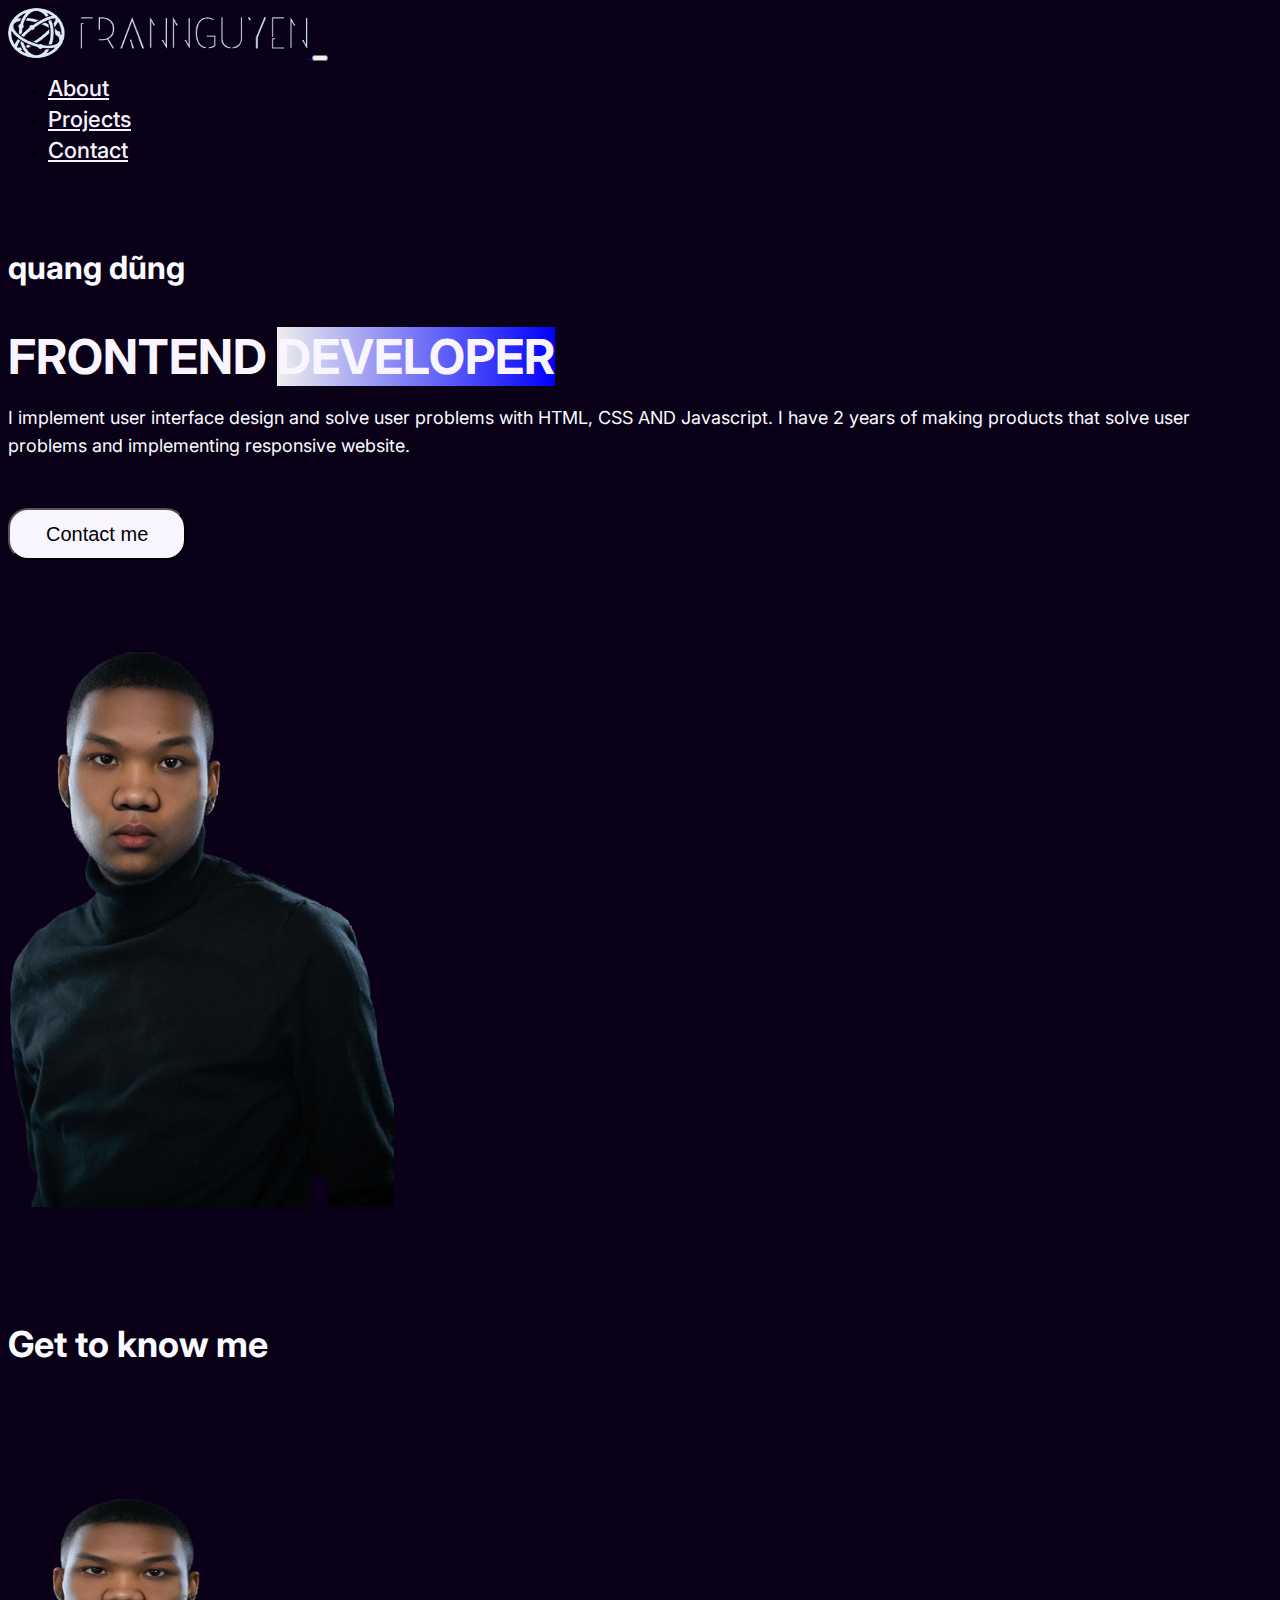
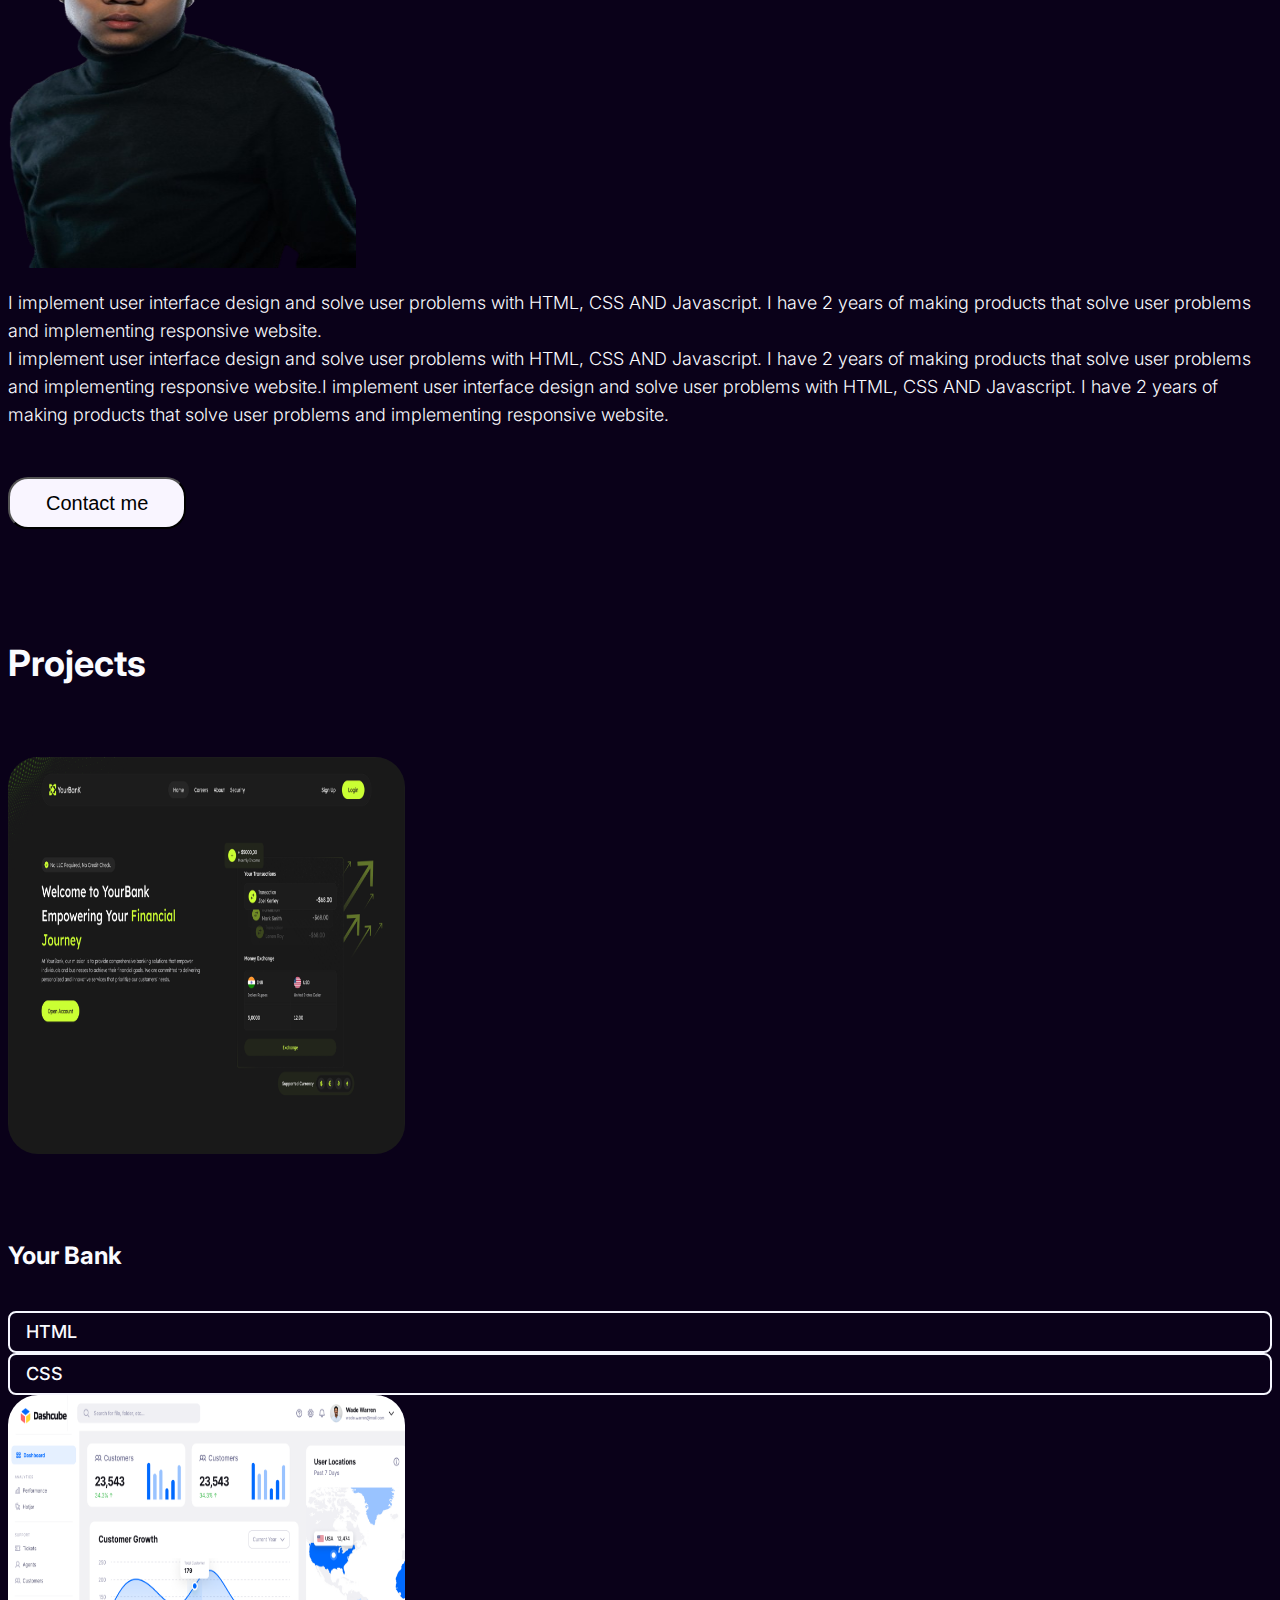
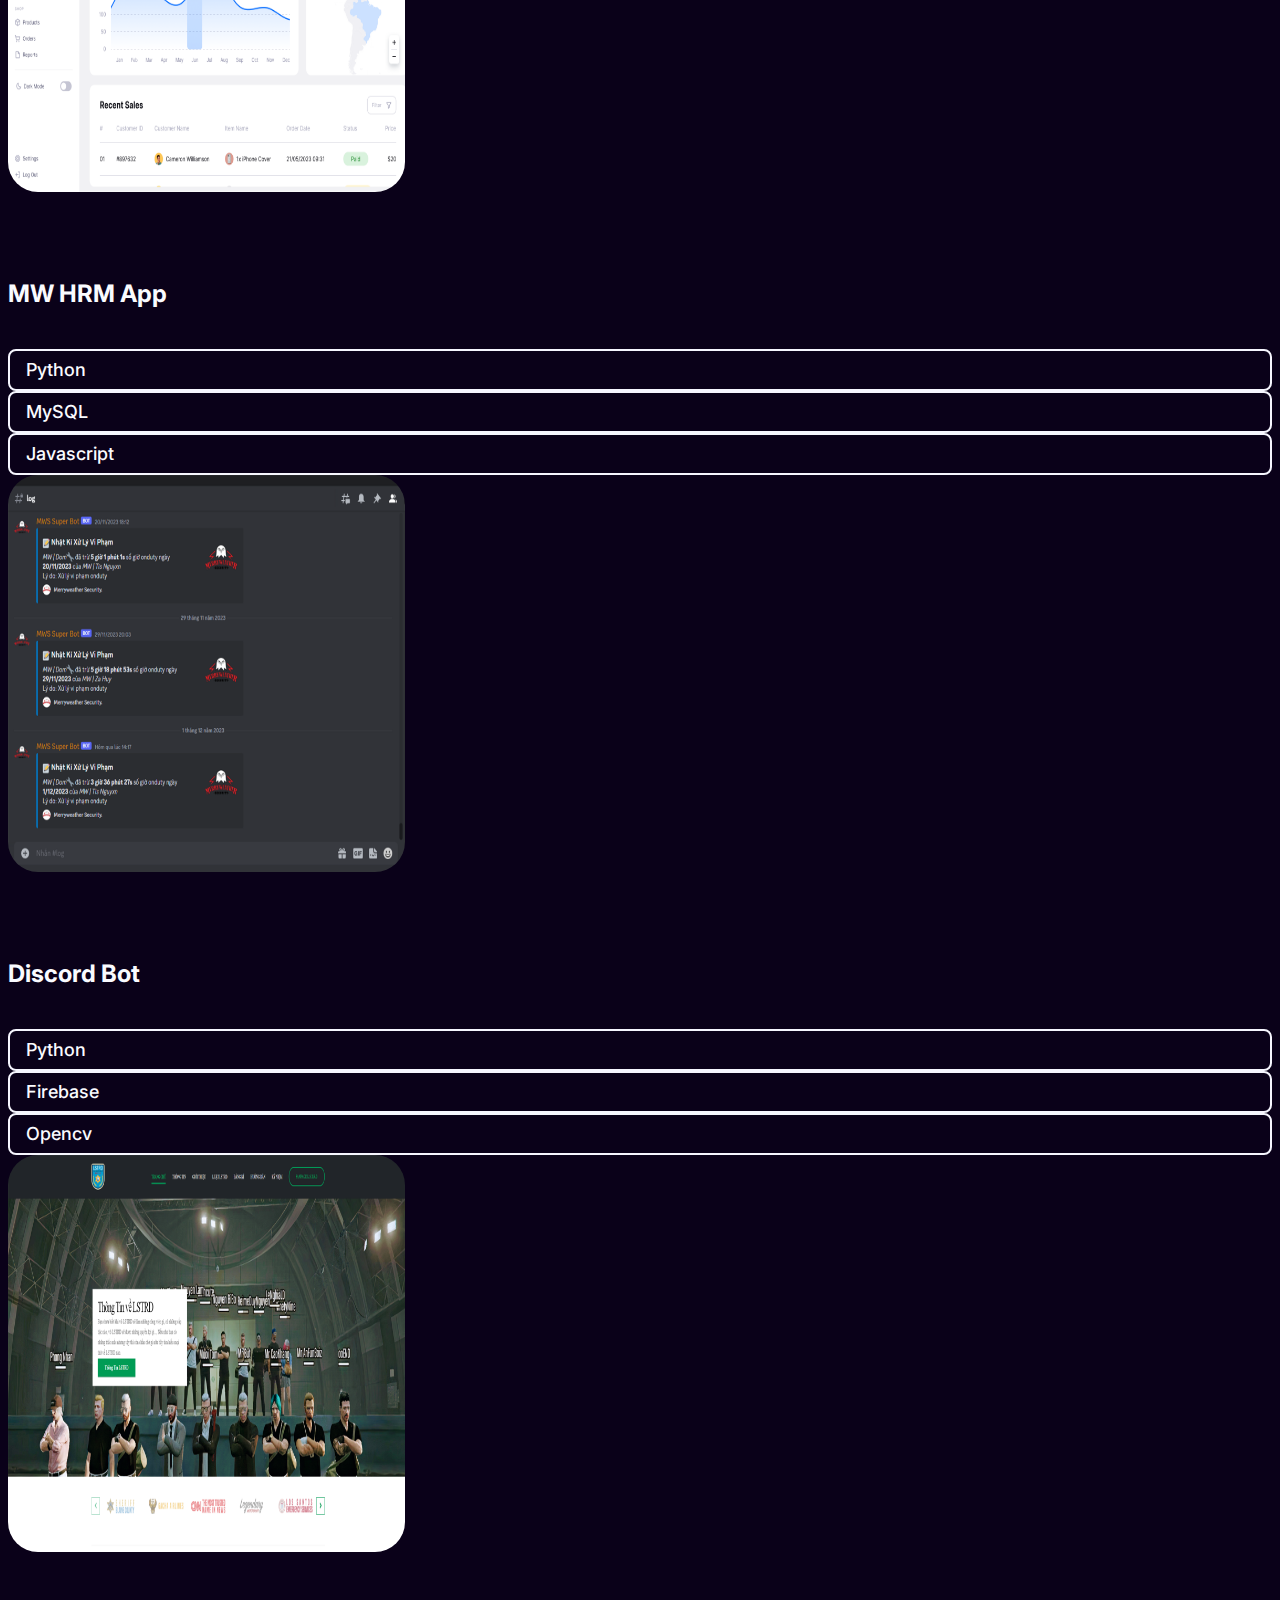
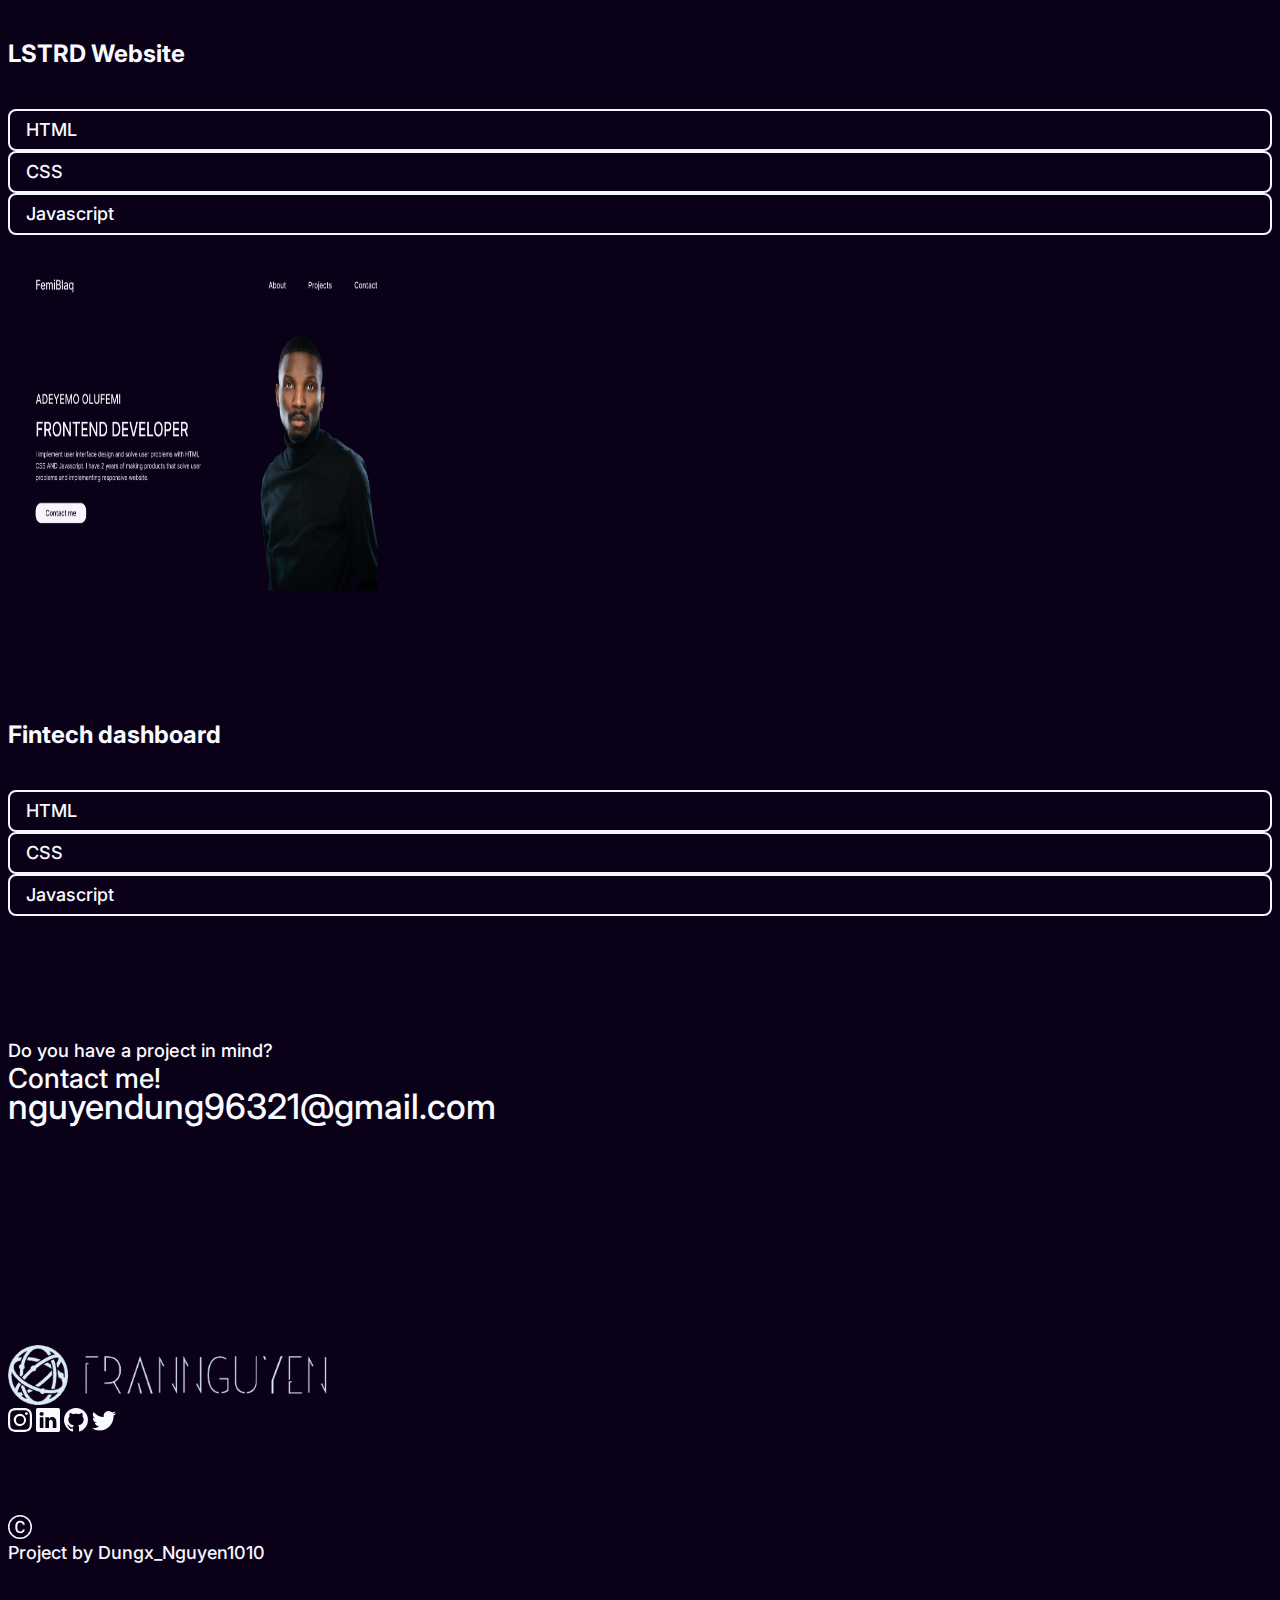
==== index.html @ 94d68be8 "Initial commit" ====
<!DOCTYPE html>
<html lang="en">

<head>
    <meta charset="UTF-8">
    <meta name="viewport" content="width=device-width, initial-scale=1.0">
    <title>My Portfolio</title>

    <link rel="preconnect" href="https://fonts.googleapis.com">
    <link rel="preconnect" href="https://fonts.gstatic.com" crossorigin>
    <link
        href="https://fonts.googleapis.com/css2?family=Inter:wght@100;200;300;400;500;600;700;800;900&family=Lexend:wght@100;200;300;400;500;600;700;800;900&display=swap"
        rel="stylesheet">

    <link rel="stylesheet" href="https://cdn.jsdelivr.net/npm/bootstrap-icons@1.3.0/font/bootstrap-icons.css">
    <link href="https://cdn.jsdelivr.net/npm/bootstrap@5.0.2/dist/css/bootstrap.min.css" rel="stylesheet"
        integrity="sha384-EVSTQN3/azprG1Anm3QDgpJLIm9Nao0Yz1ztcQTwFspd3yD65VohhpuuCOmLASjC" crossorigin="anonymous">
    <link rel="stylesheet" href="assets/css/base.css">
    <link rel="stylesheet" href="assets/css/style.css">
    <link rel="stylesheet" href="assets/css/responsive.css">
</head>

<body>
    <nav class="navbar navbar-expand-md navbar-dark mt-3 mt-md-5">
        <div class="container">
            <a class="navbar-brand " href="#">
                <img class="logo-img" id="logo--nav" src="./assets/img/logo.png" alt="" width="300px" height="50px">
            </a>

            <button class="navbar-toggler" type="button" data-bs-toggle="collapse" data-bs-target="#navbar-collapse">
                <span class="navbar-toggler-icon"></span>
            </button>

            <div class="collapse navbar-collapse" id="navbar-collapse">
                <ul class="ms-auto navbar-nav gap-md-3 gap-lg-5 custom-nav">
                    <li class="nav-item">
                        <a href="#" class="nav-link" id="link-custom">About</a>
                    </li>
                    <li class="nav-item">
                        <a href="#" class="nav-link" id="link-custom">Projects</a>
                    </li>
                    <li class="nav-item">
                        <a href="#" class="nav-link" id="link-custom">Contact</a>
                    </li>
                </ul>
            </div>
        </div>
    </nav>

    <section class="hero">
        <div class="container">
            <div class="row align-items-center flex-nowrap">
                <div class="col">
                    <h3 class="hero-name text-uppercase">quang dũng</h3>
                    <h2 class="hero-job text-uppercase">FRONTEND <span class="text-discolor">DEVELOPER</span></h2>
                    <p class="hero-introduce introduce">I implement user interface design and solve user problems with
                        HTML, CSS
                        AND Javascript. I have 2
                        years of making products that solve user problems and implementing responsive website.</p>
                    <button class="btn btn__white" type="button">Contact me</button>
                </div>

                <div class="col d-none d-md-block"><img class="float-end img-fluid" src="./assets/img/rayan-mill.png"
                        alt="">
                </div>
            </div>
        </div>
    </section>

    <section class="know-me">
        <div class="container">
            <h2 class="text-center know-me__title title">Get to know me</h2>
            <div class="row align-items-center">
                <div class="col-12 col-md-6 d-flex d-md-inline-block justify-content-center">
                    <img class="img-fluid" src="./assets/img/rayan-mill.png" alt="" width="348px" height="430">
                </div>
                <div class="col-12 col-md-6 mt-4 mt-md-0">
                    <p class=" know-introduce introduce">I implement user interface design and solve user problems with
                        HTML, CSS AND Javascript. I have 2 years of making products that solve user problems and
                        implementing responsive website.
                        <br> I implement user interface design and solve user problems with HTML, CSS AND Javascript. I
                        have 2 years of making products that solve user problems and implementing responsive website.I
                        implement user interface design and solve user problems with HTML, CSS AND Javascript. I have 2
                        years of making products that solve user problems and implementing responsive website.
                    </p>
                    <button class="btn btn__white" type="button">Contact me</button>
                </div>
            </div>
        </div>
    </section>

    <section>
        <div class="container">
            <h2 class="text-center project__title title">Projects</h2>
            <div class="row row-cols-1 row-cols-md-3 g-5">
                <div class="card col bg-transparent">
                    <div class="img-card">
                        <img class="card-img-top img-fluid" src=" assets/img/project/your_bank.png" alt="" width="397px"
                            height="397px">
                        <div class="position-absolute top-50 start-50 translate-middle" style="z-index: 1;">
                            <div class="d-flex flex-column justify-content-center align-items-center gap-3">
                                <button class="btn-view view-product" type="button">View Product</button>
                                <button class="btn-view view-source" type="button">Source Code</button>
                            </div>
                        </div>
                    </div>

                    <div class="card-body">
                        <h5 class="card-title">Your Bank</h5>
                        <div class="tag d-flex flex-wrap">
                            <div class="tag-items">HTML</div>
                            <div class="tag-items">CSS</div>
                        </div>
                    </div>
                </div>

                <div class="card col bg-transparent">
                    <div class="img-card">
                        <img class="card-img-top img-fluid" src=" assets/img/project/mw_soft.png" alt="" width="397px"
                            height="397px">
                        <div class="position-absolute top-50 start-50 translate-middle" style="z-index: 1;">
                            <div class="d-flex flex-column justify-content-center align-items-center gap-3">
                                <button class="btn-view view-product" type="button">View Product</button>
                                <button class="btn-view view-source" type="button">Source Code</button>
                            </div>
                        </div>
                    </div>
                    <div class="card-body">
                        <h5 class="card-title">MW HRM App</h5>
                        <div class="tag d-flex flex-wrap">
                            <div class="tag-items">Python</div>
                            <div class="tag-items">MySQL</div>
                            <div class="tag-items">Javascript</div>
                        </div>
                    </div>
                </div>

                <div class="card col bg-transparent">
                    <div class="img-card">
                        <img class="card-img-top img-fluid" src=" assets/img/project/mw-bot.png" alt="" width="397px"
                            height="397px">
                        <div class="position-absolute top-50 start-50 translate-middle" style="z-index: 1;">
                            <div class="d-flex flex-column justify-content-center align-items-center gap-3">
                                <button class="btn-view view-product" type="button">View Product</button>
                                <button class="btn-view view-source" type="button">Source Code</button>
                            </div>
                        </div>
                    </div>

                    <div class="card-body">
                        <h5 class="card-title">Discord Bot</h5>
                        <div class="tag d-flex flex-wrap">
                            <div class="tag-items">Python</div>
                            <div class="tag-items">Firebase</div>
                            <div class="tag-items">Opencv</div>
                        </div>
                    </div>
                </div>

                <div class="card col bg-transparent">
                    <div class="img-card">
                        <img class="card-img-top img-fluid" src=" assets/img/project/mec.png" alt="" width="397px"
                            height="397px">
                        <div class="position-absolute top-50 start-50 translate-middle" style="z-index: 1;">
                            <div class="d-flex flex-column justify-content-center align-items-center gap-3">
                                <button class="btn-view view-product" type="button">View Product</button>
                                <button class="btn-view view-source" type="button">Source Code</button>
                            </div>
                        </div>
                    </div>

                    <div class="card-body">
                        <h5 class="card-title">LSTRD Website</h5>
                        <div class="tag d-flex flex-wrap">
                            <div class="tag-items">HTML</div>
                            <div class="tag-items">CSS</div>
                            <div class="tag-items">Javascript</div>
                        </div>
                    </div>
                </div>

                <div class="card col bg-transparent">
                    <div class="img-card">
                        <img class="card-img-top img-fluid" src=" assets/img/project/my_portfolio.png" alt=""
                            width="397px" height="397px">
                        <div class="position-absolute top-50 start-50 translate-middle" style="z-index: 1;">
                            <div class="d-flex flex-column justify-content-center align-items-center gap-3">
                                <button class="btn-view view-product" type="button">View Product</button>
                                <button class="btn-view view-source" type="button">Source Code</button>
                            </div>
                        </div>
                    </div>

                    <div class="card-body">
                        <h5 class="card-title">Fintech dashboard</h5>
                        <div class="tag d-flex flex-wrap">
                            <div class="tag-items">HTML</div>
                            <div class="tag-items">CSS</div>
                            <div class="tag-items">Javascript</div>
                        </div>
                    </div>
                </div>
            </div>
        </div>
    </section>

    <section>
        <div class="container">
            <div class="contact">
                <div class="d-flex flex-column align-items-center justify-content-center">
                    <div class="contact-header">Do you have a project in mind?</div>
                    <div class="contact-title">Contact me!</div>
                    <div class="contact-email text-break lh-1">nguyendung96321@gmail.com</div>
                </div>
            </div>
        </div>
    </section>

    <footer>
        <div class="container">
            <div class="d-flex justify-content-between align-items-center flex-wrap">
                <!-- <div class="logo" style="font-size: 36px; line-height: 44px; color: white;">FemiBlaq</div> -->
                <img class="logo-img" id="logo--footer" src="assets/img/logo.png" alt="" height="60px">

                <div class="d-flex socials flex-wrap gap-4 gap-md-5  my-4 my-md-0">
                    <svg xmlns="http://www.w3.org/2000/svg" width="24" height="24" fill="currentColor"
                        class="bi bi-instagram" viewBox="0 0 16 16">
                        <path
                            d="M8 0C5.829 0 5.556.01 4.703.048 3.85.088 3.269.222 2.76.42a3.917 3.917 0 0 0-1.417.923A3.927 3.927 0 0 0 .42 2.76C.222 3.268.087 3.85.048 4.7.01 5.555 0 5.827 0 8.001c0 2.172.01 2.444.048 3.297.04.852.174 1.433.372 1.942.205.526.478.972.923 1.417.444.445.89.719 1.416.923.51.198 1.09.333 1.942.372C5.555 15.99 5.827 16 8 16s2.444-.01 3.298-.048c.851-.04 1.434-.174 1.943-.372a3.916 3.916 0 0 0 1.416-.923c.445-.445.718-.891.923-1.417.197-.509.332-1.09.372-1.942C15.99 10.445 16 10.173 16 8s-.01-2.445-.048-3.299c-.04-.851-.175-1.433-.372-1.941a3.926 3.926 0 0 0-.923-1.417A3.911 3.911 0 0 0 13.24.42c-.51-.198-1.092-.333-1.943-.372C10.443.01 10.172 0 7.998 0h.003zm-.717 1.442h.718c2.136 0 2.389.007 3.232.046.78.035 1.204.166 1.486.275.373.145.64.319.92.599.28.28.453.546.598.92.11.281.24.705.275 1.485.039.843.047 1.096.047 3.231s-.008 2.389-.047 3.232c-.035.78-.166 1.203-.275 1.485a2.47 2.47 0 0 1-.599.919c-.28.28-.546.453-.92.598-.28.11-.704.24-1.485.276-.843.038-1.096.047-3.232.047s-2.39-.009-3.233-.047c-.78-.036-1.203-.166-1.485-.276a2.478 2.478 0 0 1-.92-.598 2.48 2.48 0 0 1-.6-.92c-.109-.281-.24-.705-.275-1.485-.038-.843-.046-1.096-.046-3.233 0-2.136.008-2.388.046-3.231.036-.78.166-1.204.276-1.486.145-.373.319-.64.599-.92.28-.28.546-.453.92-.598.282-.11.705-.24 1.485-.276.738-.034 1.024-.044 2.515-.045v.002zm4.988 1.328a.96.96 0 1 0 0 1.92.96.96 0 0 0 0-1.92zm-4.27 1.122a4.109 4.109 0 1 0 0 8.217 4.109 4.109 0 0 0 0-8.217zm0 1.441a2.667 2.667 0 1 1 0 5.334 2.667 2.667 0 0 1 0-5.334" />
                    </svg>

                    <svg xmlns="http://www.w3.org/2000/svg" width="24" height="24" fill="currentColor"
                        class="bi bi-linkedin" viewBox="0 0 16 16">
                        <path
                            d="M0 1.146C0 .513.526 0 1.175 0h13.65C15.474 0 16 .513 16 1.146v13.708c0 .633-.526 1.146-1.175 1.146H1.175C.526 16 0 15.487 0 14.854V1.146zm4.943 12.248V6.169H2.542v7.225h2.401m-1.2-8.212c.837 0 1.358-.554 1.358-1.248-.015-.709-.52-1.248-1.342-1.248-.822 0-1.359.54-1.359 1.248 0 .694.521 1.248 1.327 1.248h.016zm4.908 8.212V9.359c0-.216.016-.432.08-.586.173-.431.568-.878 1.232-.878.869 0 1.216.662 1.216 1.634v3.865h2.401V9.25c0-2.22-1.184-3.252-2.764-3.252-1.274 0-1.845.7-2.165 1.193v.025h-.016a5.54 5.54 0 0 1 .016-.025V6.169h-2.4c.03.678 0 7.225 0 7.225h2.4" />
                    </svg>

                    <svg xmlns="http://www.w3.org/2000/svg" width="24" height="24" fill="currentColor"
                        class="bi bi-github" viewBox="0 0 16 16">
                        <path
                            d="M8 0C3.58 0 0 3.58 0 8c0 3.54 2.29 6.53 5.47 7.59.4.07.55-.17.55-.38 0-.19-.01-.82-.01-1.49-2.01.37-2.53-.49-2.69-.94-.09-.23-.48-.94-.82-1.13-.28-.15-.68-.52-.01-.53.63-.01 1.08.58 1.23.82.72 1.21 1.87.87 2.33.66.07-.52.28-.87.51-1.07-1.78-.2-3.64-.89-3.64-3.95 0-.87.31-1.59.82-2.15-.08-.2-.36-1.02.08-2.12 0 0 .67-.21 2.2.82.64-.18 1.32-.27 2-.27.68 0 1.36.09 2 .27 1.53-1.04 2.2-.82 2.2-.82.44 1.1.16 1.92.08 2.12.51.56.82 1.27.82 2.15 0 3.07-1.87 3.75-3.65 3.95.29.25.54.73.54 1.48 0 1.07-.01 1.93-.01 2.2 0 .21.15.46.55.38A8.012 8.012 0 0 0 16 8c0-4.42-3.58-8-8-8" />
                    </svg>

                    <svg xmlns="http://www.w3.org/2000/svg" width="24" height="24" fill="currentColor"
                        class="bi bi-twitter" viewBox="0 0 16 16">
                        <path
                            d="M5.026 15c6.038 0 9.341-5.003 9.341-9.334 0-.14 0-.282-.006-.422A6.685 6.685 0 0 0 16 3.542a6.658 6.658 0 0 1-1.889.518 3.301 3.301 0 0 0 1.447-1.817 6.533 6.533 0 0 1-2.087.793A3.286 3.286 0 0 0 7.875 6.03a9.325 9.325 0 0 1-6.767-3.429 3.289 3.289 0 0 0 1.018 4.382A3.323 3.323 0 0 1 .64 6.575v.045a3.288 3.288 0 0 0 2.632 3.218 3.203 3.203 0 0 1-.865.115 3.23 3.23 0 0 1-.614-.057 3.283 3.283 0 0 0 3.067 2.277A6.588 6.588 0 0 1 .78 13.58a6.32 6.32 0 0 1-.78-.045A9.344 9.344 0 0 0 5.026 15" />
                    </svg>
                </div>
            </div>

            <div class="copyright d-flex">
                <svg xmlns="http://www.w3.org/2000/svg" width="24" height="24" fill="currentColor"
                    class="bi bi-c-circle copyright-logo" viewBox="0 0 16 16">
                    <path
                        d="M1 8a7 7 0 1 0 14 0A7 7 0 0 0 1 8m15 0A8 8 0 1 1 0 8a8 8 0 0 1 16 0M8.146 4.992c-1.212 0-1.927.92-1.927 2.502v1.06c0 1.571.703 2.462 1.927 2.462.979 0 1.641-.586 1.729-1.418h1.295v.093c-.1 1.448-1.354 2.467-3.03 2.467-2.091 0-3.269-1.336-3.269-3.603V7.482c0-2.261 1.201-3.638 3.27-3.638 1.681 0 2.935 1.054 3.029 2.572v.088H9.875c-.088-.879-.768-1.512-1.729-1.512Z" />
                </svg>
                <div class="copyright-name">Project by Dungx_Nguyen1010</div>
            </div>
        </div>
    </footer>


    <script src="https://cdn.jsdelivr.net/npm/bootstrap@5.0.2/dist/js/bootstrap.bundle.min.js"
        integrity="sha384-MrcW6ZMFYlzcLA8Nl+NtUVF0sA7MsXsP1UyJoMp4YLEuNSfAP+JcXn/tWtIaxVXM"
        crossorigin="anonymous"></script>
</body>

</html>
---- assets/css/base.css ----
:root{
    --absolute-primary: #0A0119;

    --white-90: #F6F6FE;
    --white-95: #FAFBFF;
    --white-97: #F9F5FF;
}

html, body{
    font-family: 'Inter', sans-serif;
    font-size: 14px;
    font-weight: 500;
    background-color: var(--absolute-primary);
}

.btn{
    padding: 12px 36px;
    border-radius: 20px;
    font-size: 20px;
    line-height: 24px;
    font-weight: 500;
}

.btn__white{
    background-color: var(--white-97);
}

.title{
    font-size: 36px;
    line-height: 28px;
    color: var(--white-95);
}

.introduce{
    font-size: 18px;
    font-weight: 400;
    line-height: 28px;
    color: var(--white-95);
}

.btn-view{
    padding: 8px 16px;
    border-radius: 8px;
    font-size: 1rem;
    font-size: clamp(1rem, 0.95rem + 0.25vw, 1.25rem);
    line-height: 24px;
    font-family: 500;
    background-color: transparent;
    color: var(--white-95);
    border: 2px solid var(--white-90);
}
---- assets/css/style.css ----
.custom-nav li a::after{
    content: "";
    display: block;
    position: relative;
    top: 3px;
    width: 0%;
    height: 4px;
    background-color: white;
    transition: width 500ms ease-in-out;
}

.custom-nav li a:hover::after{
    width: 100%;
}
.navbar-nav #link-custom{
    font-size: 22px;
    line-height: 27px;
    color: var(--white-97);
}

.hero{
    margin-top: 80px;
}

.hero-name{
    font-size: 32px;
    line-height: 40px;
    color: var(--white-95);
    margin-bottom: 24px;
}
.hero-job{
    font-size: 48px;
    line-height: 58px;
    color: var(--white-97);
    margin-bottom: 16px;
}

.text-discolor{
    background: linear-gradient(to right, #eee, blue);

    animation-name: text-change_color;
    animation-duration: 8s;
    animation-iteration-count: infinite;
    animation-direction: alternate;
}

@keyframes text-change_color {
    0%{
        background: linear-gradient(to right, #eee, red);
        -webkit-background-clip: text;
        -webkit-text-fill-color: transparent;
    }

    10%{
        background: linear-gradient(to right, #eee, orange);
        -webkit-background-clip: text;
        -webkit-text-fill-color: transparent;
    }


    20%{
        background: linear-gradient(to right, #eee, yellow);
        -webkit-background-clip: text;
        -webkit-text-fill-color: transparent;
    }

    30%{
        background: linear-gradient(to right, #eee, green);
        -webkit-background-clip: text;
        -webkit-text-fill-color: transparent;
    }

    40%{
        background: linear-gradient(to right, #eee, blue);
        -webkit-background-clip: text;
        -webkit-text-fill-color: transparent;
    }
    50%{
        background: linear-gradient(to right, #eee, indigo);
        -webkit-background-clip: text;
        -webkit-text-fill-color: transparent;
    }
    60%{
        background: linear-gradient(to right, #eee, violet);
        -webkit-background-clip: text;
        -webkit-text-fill-color: transparent;
    }
    70%{
        background: linear-gradient(to right, #eee, red);
        -webkit-background-clip: text;
        -webkit-text-fill-color: transparent;
    }
    80%{
        background: linear-gradient(to right, #eee, orange);
        -webkit-background-clip: text;
        -webkit-text-fill-color: transparent;
    }
    90%{
        background: linear-gradient(to right, #eee, yellow);
        -webkit-background-clip: text;
        -webkit-text-fill-color: transparent;
    }
    100%{
        background: linear-gradient(to right, #eee, green);
        -webkit-background-clip: text;
        -webkit-text-fill-color: transparent;
    }
}

.hero-introduce{
    margin-bottom: 48px;
}

.know-me__title{
    margin-top: 120px;
    margin-bottom: 80px;
}

.know-introduce{
    margin-bottom: 48px;
    font-weight: 300;
}

.project__title{
    margin-top: 120px;
    margin-bottom: 80px;
}

.card .card-img-top{
    border-radius: 30px;
}

.card .img-card{
    position: relative;
}

.card .img-card::after{
    content: "";

    display: block;
    position: absolute;
    top: 0;

    width: 100%;
    height: 100%;
    
    border-radius: 30px;
    background-color: var(--absolute-primary);
    opacity: 0%;

    transition: opacity 500ms ease-in-out;
}

.card .img-card:hover::after{
    opacity: 60%;
}

.card .img-card button{
    opacity: 0%;
    transition: all 500ms ease-in-out;
}


.card .img-card:hover button{
    opacity: 100%;
}

.card .img-card .btn-view:hover{
    background-color: var(--white-97);
    color: var(--absolute-primary);
}

.card .card-body{
    margin-top: 24px;
    padding: 0px;
}

.card-body .card-title{
    color: var(--white-95);
    font-size: 24px;
    line-height: 30px;
}

.card-body .tag{
    margin-top: 13px;
    gap: 16px;
}

.tag .tag-items{
    padding: 8px 16px;
    border: 2px solid var(--white-90);
    border-radius: 8px;
    font-size: 18px;
    line-height: 22px;
    color: var(--white-95);
}

.contact{
    margin-top: 120px;
    margin-bottom: 225px;
}

.contact .d-flex{
    gap: 32px;
}

.contact-header{
    font-size: 1.125rem;
    font-size: clamp(1.125rem, 1.075rem + 0.25vw, 1.375rem);
    line-height: 28px;
    color: var(--white-95)
}
.contact-title{
    font-size: 1.25rem;
    font-size: clamp(1.25rem, 1.05rem + 1vw, 2.25rem);
    line-height: 28px;
    color: var(--white-95)
}
.contact-email{
    font-size: 1.25rem;
    font-size: clamp(1.25rem, 0.8999999999999999rem + 1.7500000000000002vw, 3rem);
    line-height: 28px;
    color: var(--white-95)
}

.socials .bi{
    width: 24px;
    height: 24px;
    color: var(--white-95);
}

.copyright{
    margin-top: 80px;
    margin-bottom: 140px;
    gap: 8px;
}

.copyright-logo{
    color: var(--white-95);
}
.copyright-name{
    font-size: 18px;
    line-height: 22px;
    color: var(--white-97);
}
---- assets/css/responsive.css ----
@media only screen and (max-width: 576px) {
    .navbar-brand{
        max-width: 300px;
        width: calc(100% - 75px);
        min-width: 224px;
    }

    .logo-img{
        max-width: 300px;
        width: calc(100% - 75px);
        min-width: 224px;
    }

    #logo--nav{
        height: 40px;
    }

    #logo--footer{
        height: 50px;
    }
}

@media only screen and (min-width:768px) and (max-width: 992px) {
    .btn-view{
        font-size: 10px;
    }
}
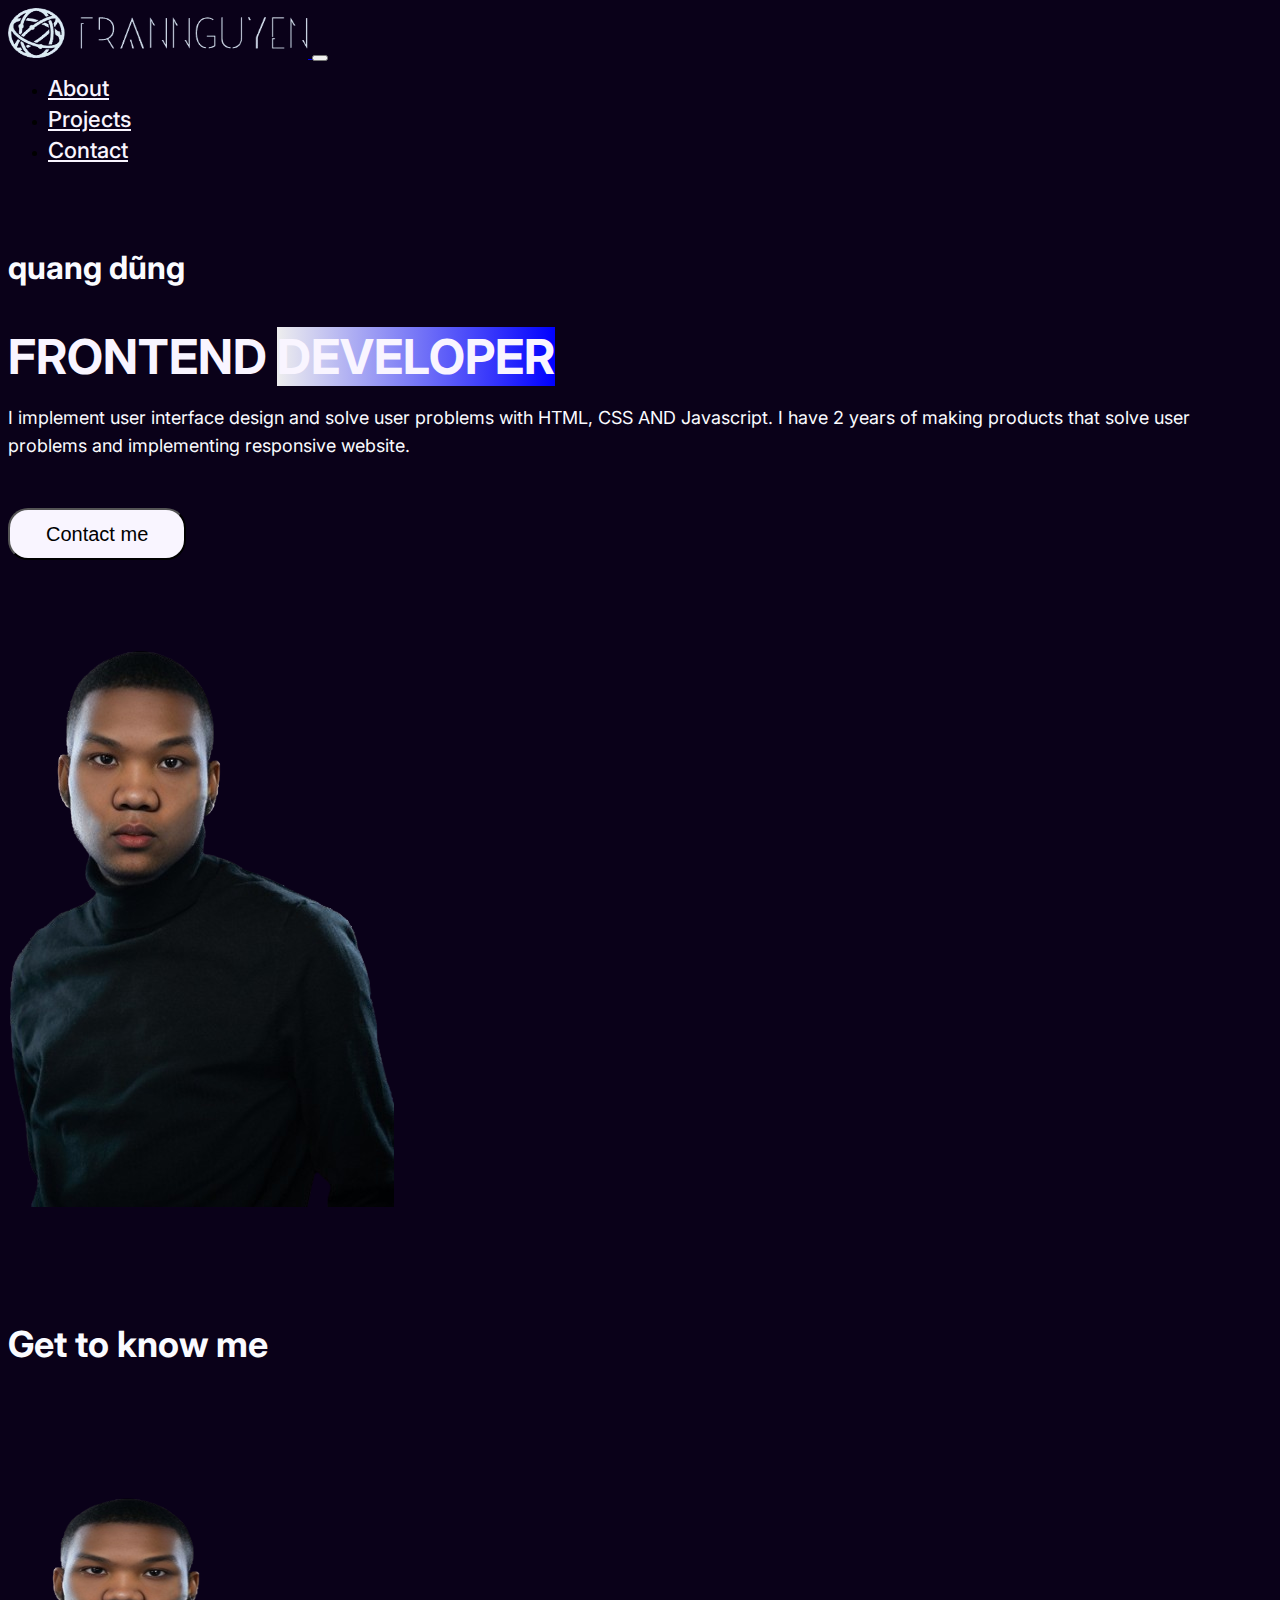
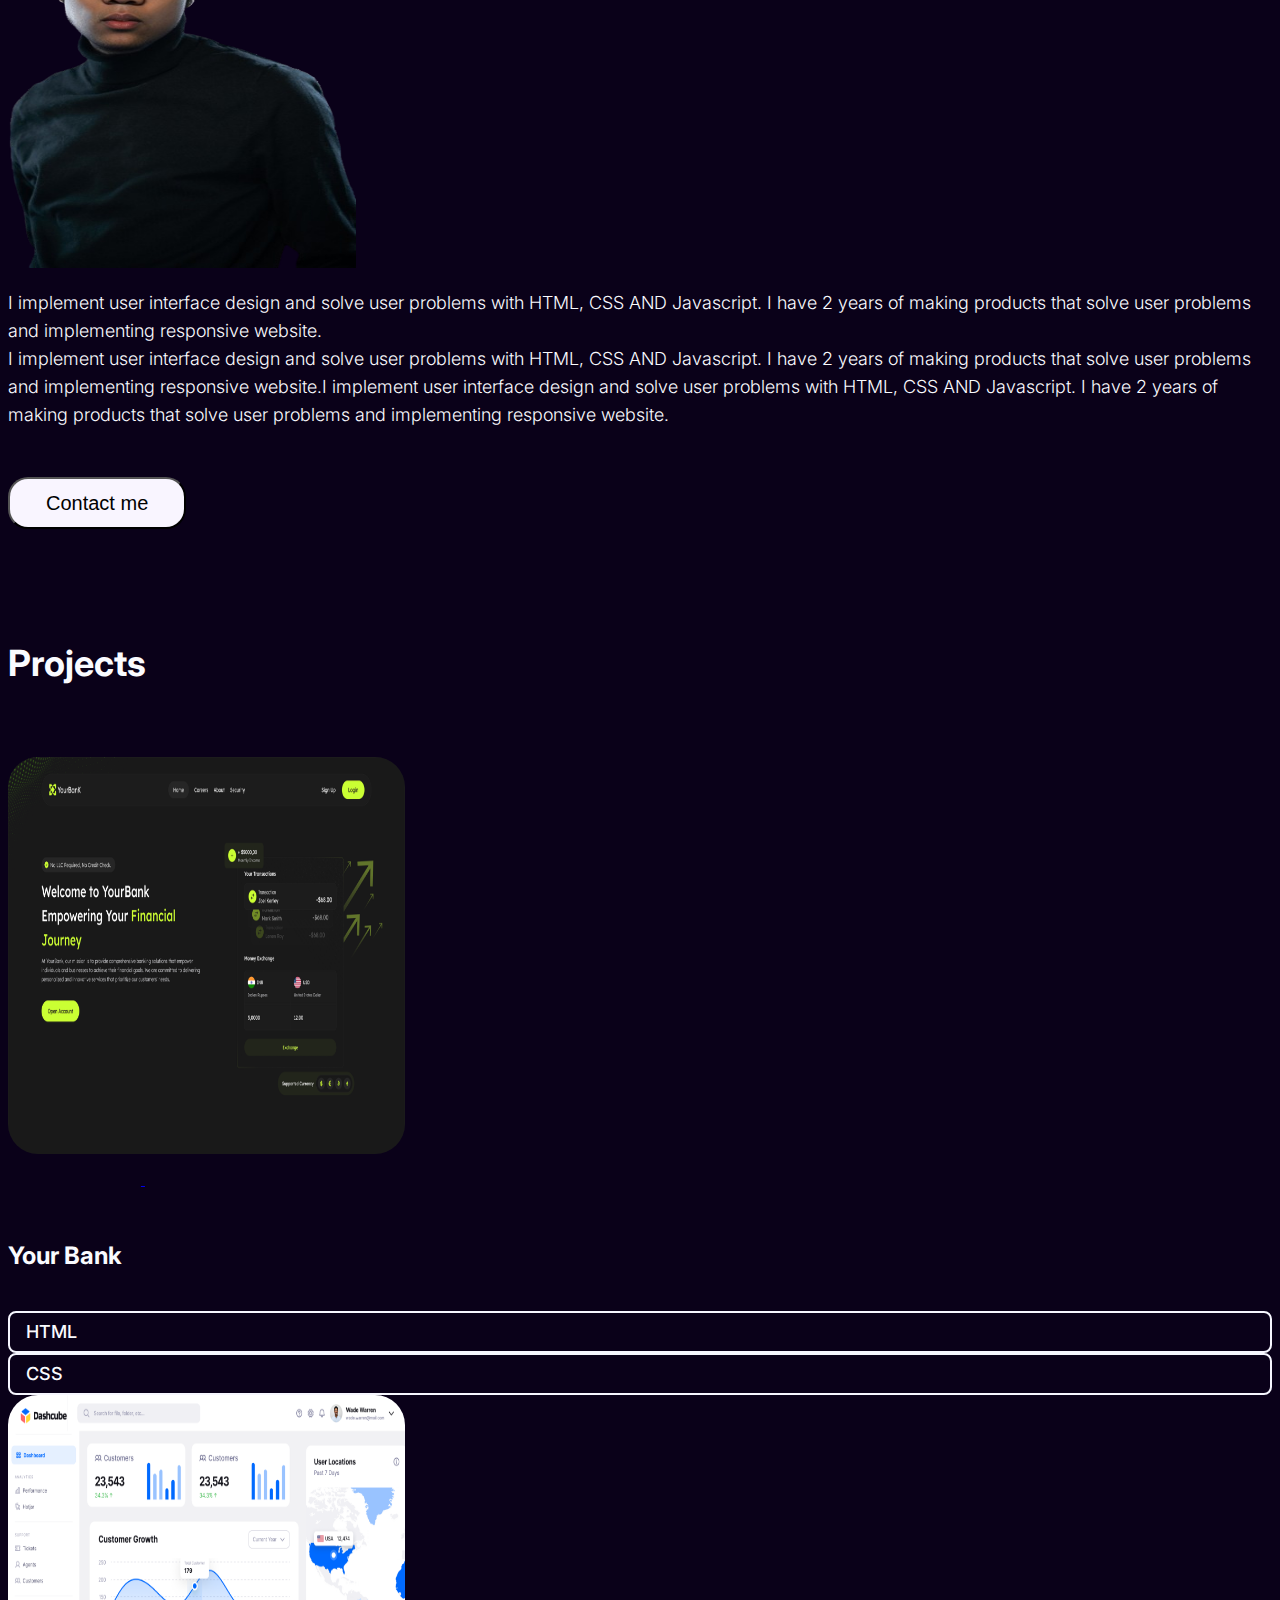
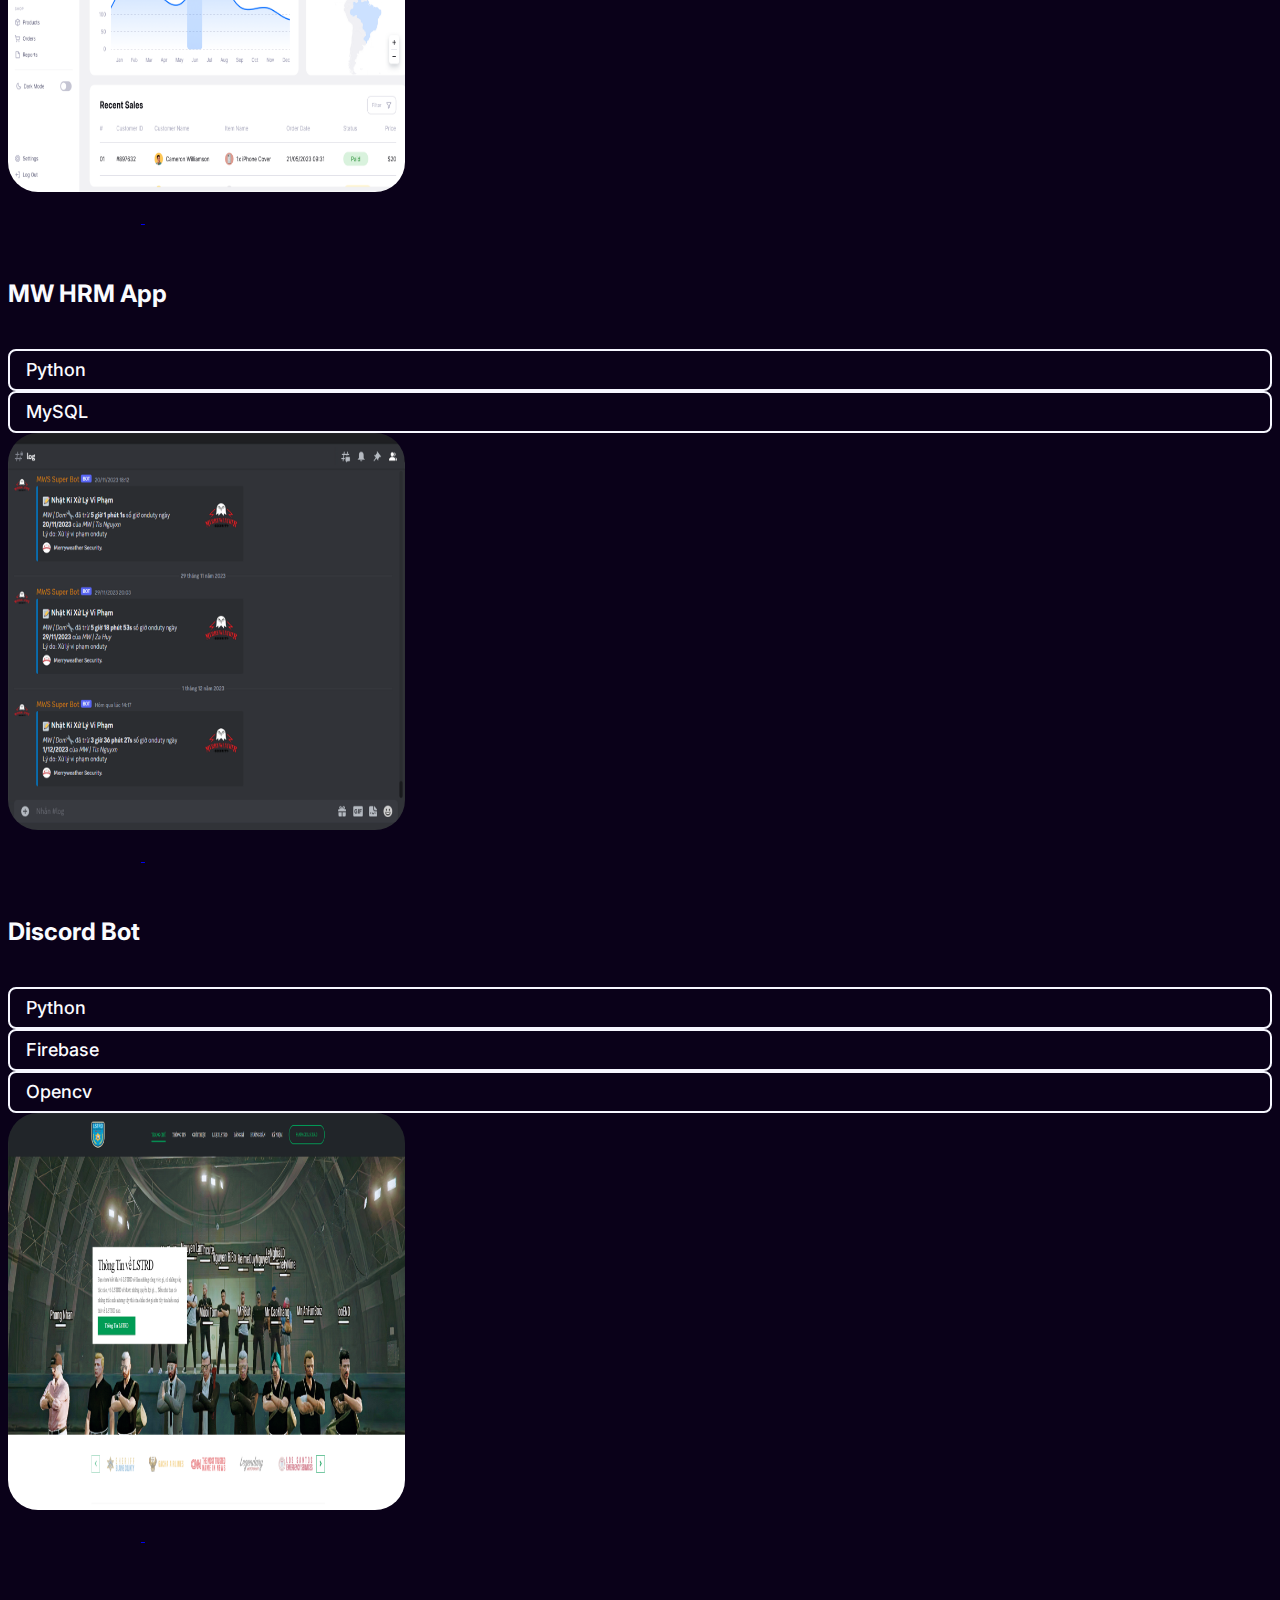
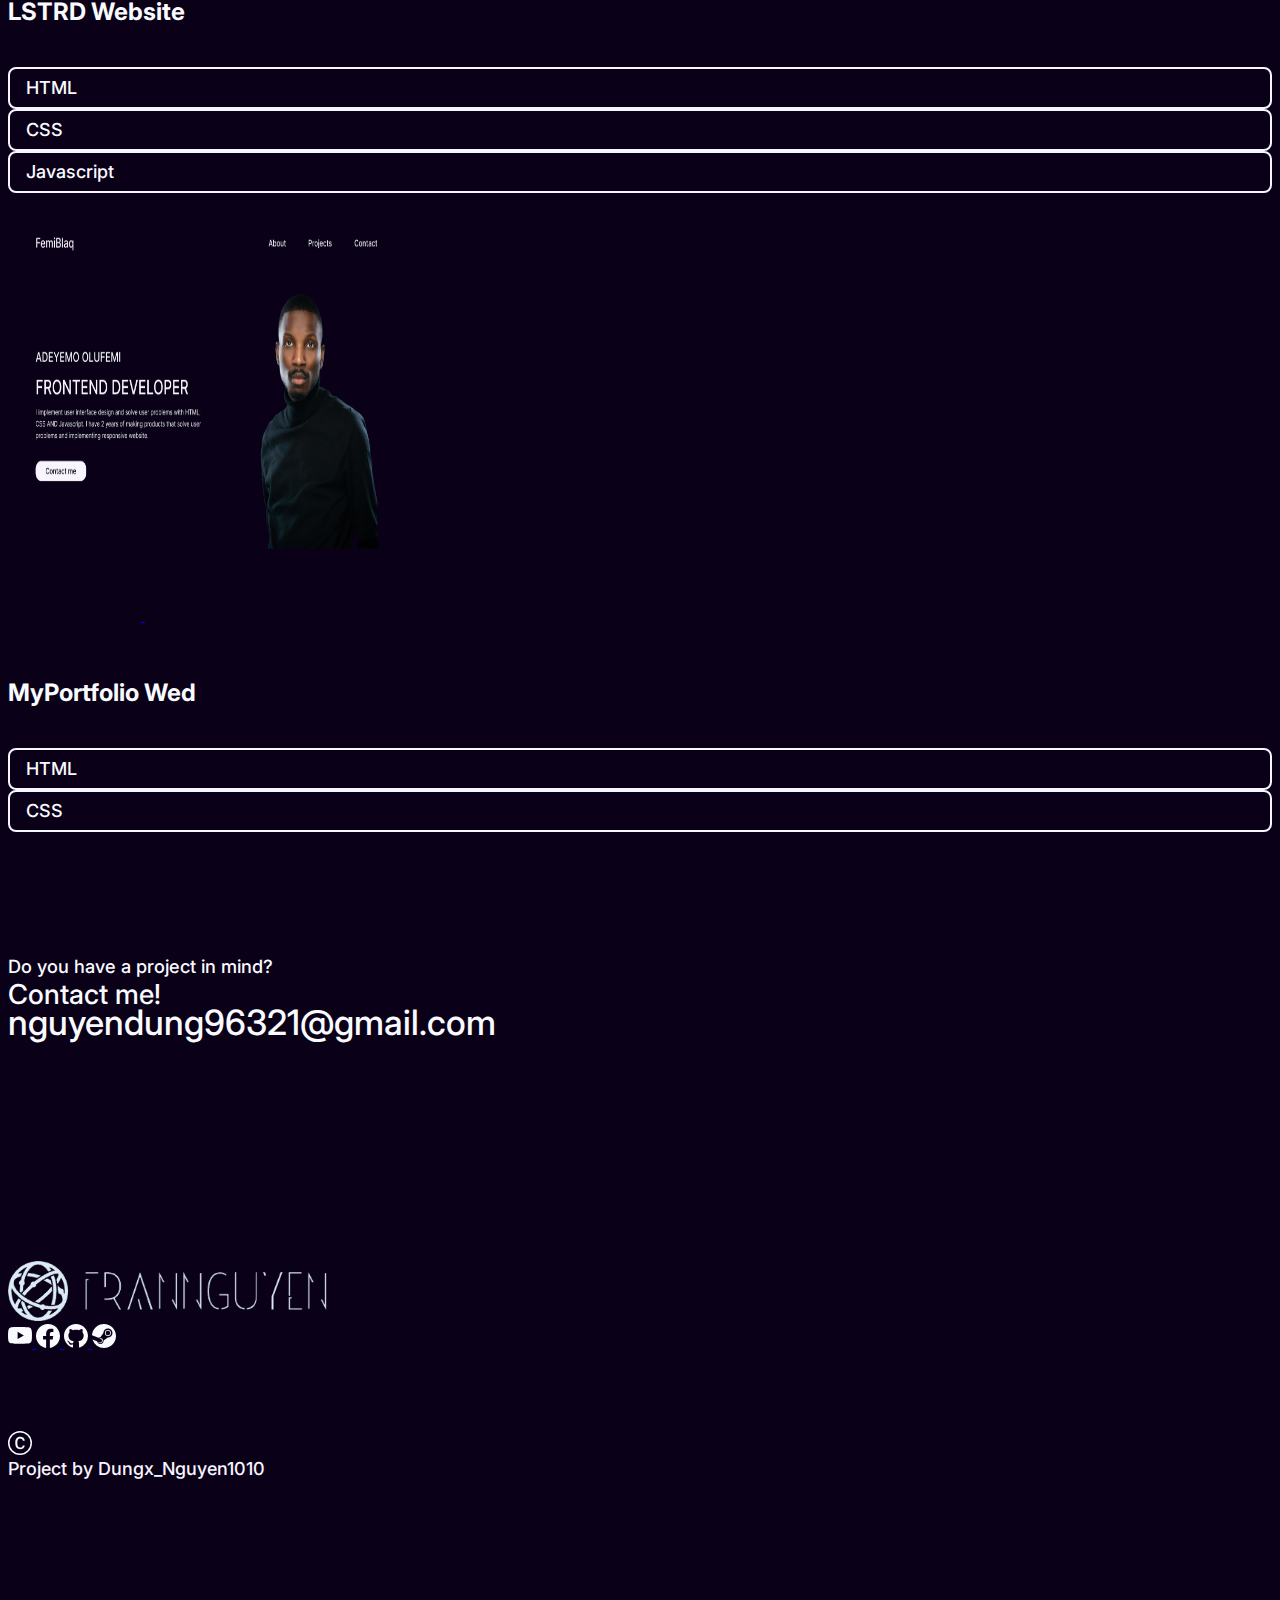
==== commit fbe58e6f: "update" ====
--- a/index.html
+++ b/index.html
@@ -57,7 +57,9 @@
                         HTML, CSS
                         AND Javascript. I have 2
                         years of making products that solve user problems and implementing responsive website.</p>
-                    <button class="btn btn__white" type="button">Contact me</button>
+                    <a href="https://github.com/Pepsi1910" target="_blank">
+                        <button class="btn btn__white" type="button">Contact me</button>
+                    </a>
                 </div>
 
                 <div class="col d-none d-md-block"><img class="float-end img-fluid" src="./assets/img/rayan-mill.png"
@@ -75,7 +77,7 @@
                     <img class="img-fluid" src="./assets/img/rayan-mill.png" alt="" width="348px" height="430">
                 </div>
                 <div class="col-12 col-md-6 mt-4 mt-md-0">
-                    <p class=" know-introduce introduce">I implement user interface design and solve user problems with
+                    <p class="know-introduce introduce">I implement user interface design and solve user problems with
                         HTML, CSS AND Javascript. I have 2 years of making products that solve user problems and
                         implementing responsive website.
                         <br> I implement user interface design and solve user problems with HTML, CSS AND Javascript. I
@@ -83,7 +85,9 @@
                         implement user interface design and solve user problems with HTML, CSS AND Javascript. I have 2
                         years of making products that solve user problems and implementing responsive website.
                     </p>
-                    <button class="btn btn__white" type="button">Contact me</button>
+                    <a href="https://github.com/Pepsi1910" target="_blank">
+                        <button class="btn btn__white" type="button">Contact me</button>
+                    </a>
                 </div>
             </div>
         </div>
@@ -99,8 +103,12 @@
                             height="397px">
                         <div class="position-absolute top-50 start-50 translate-middle" style="z-index: 1;">
                             <div class="d-flex flex-column justify-content-center align-items-center gap-3">
-                                <button class="btn-view view-product" type="button">View Product</button>
-                                <button class="btn-view view-source" type="button">Source Code</button>
+                                <a href="https://pepsi1910.github.io/YourBank/" target="_blank">
+                                    <button class="btn-view view-product" type="button">View Product</button>
+                                </a>
+                                <a href="https://github.com/Pepsi1910/YourBank" target="_blank">
+                                    <button class="btn-view view-source" type="button">Source Code</button>
+                                </a>
                             </div>
                         </div>
                     </div>
@@ -120,8 +128,12 @@
                             height="397px">
                         <div class="position-absolute top-50 start-50 translate-middle" style="z-index: 1;">
                             <div class="d-flex flex-column justify-content-center align-items-center gap-3">
-                                <button class="btn-view view-product" type="button">View Product</button>
-                                <button class="btn-view view-source" type="button">Source Code</button>
+                                <a href="https://youtu.be/Q86zs22Efqc" target="_blank">
+                                    <button class="btn-view view-product" type="button">View Product</button>
+                                </a>
+                                <a href="https://github.com/Pepsi1910/MW_SOFT" target="_blank">
+                                    <button class="btn-view view-source" type="button">Source Code</button>
+                                </a>
                             </div>
                         </div>
                     </div>
@@ -130,7 +142,6 @@
                         <div class="tag d-flex flex-wrap">
                             <div class="tag-items">Python</div>
                             <div class="tag-items">MySQL</div>
-                            <div class="tag-items">Javascript</div>
                         </div>
                     </div>
                 </div>
@@ -141,8 +152,12 @@
                             height="397px">
                         <div class="position-absolute top-50 start-50 translate-middle" style="z-index: 1;">
                             <div class="d-flex flex-column justify-content-center align-items-center gap-3">
-                                <button class="btn-view view-product" type="button">View Product</button>
-                                <button class="btn-view view-source" type="button">Source Code</button>
+                                <a href="https://youtu.be/gWZ25B896Yg" target="_blank">
+                                    <button class="btn-view view-product" type="button">View Product</button>
+                                </a>
+                                <a href="https://github.com/thuongdn2011/MWS_BOT" target="_blank">
+                                    <button class="btn-view view-source" type="button">Source Code</button>
+                                </a>
                             </div>
                         </div>
                     </div>
@@ -163,8 +178,12 @@
                             height="397px">
                         <div class="position-absolute top-50 start-50 translate-middle" style="z-index: 1;">
                             <div class="d-flex flex-column justify-content-center align-items-center gap-3">
-                                <button class="btn-view view-product" type="button">View Product</button>
-                                <button class="btn-view view-source" type="button">Source Code</button>
+                                <a href="https://pepsi1910.github.io/Web-LSTRD-2.0/" target="_blank">
+                                    <button class="btn-view view-product" type="button">View Product</button>
+                                </a>
+                                <a href="https://github.com/Pepsi1910/Web-LSTRD-2.0" target="_blank">
+                                    <button class="btn-view view-source" type="button">Source Code</button>
+                                </a>
                             </div>
                         </div>
                     </div>
@@ -185,18 +204,21 @@
                             width="397px" height="397px">
                         <div class="position-absolute top-50 start-50 translate-middle" style="z-index: 1;">
                             <div class="d-flex flex-column justify-content-center align-items-center gap-3">
-                                <button class="btn-view view-product" type="button">View Product</button>
-                                <button class="btn-view view-source" type="button">Source Code</button>
-                            </div>
-                        </div>
-                    </div>
-
-                    <div class="card-body">
-                        <h5 class="card-title">Fintech dashboard</h5>
+                                <a href="https://pepsi1910.github.io/MyPortfolio/" target="_blank">
+                                    <button class="btn-view view-product" type="button">View Product</button>
+                                </a>
+                                <a href="https://github.com/Pepsi1910/MyPortfolio" target="_blank">
+                                    <button class="btn-view view-source" type="button">Source Code</button>
+                                </a>
+                            </div>
+                        </div>
+                    </div>
+
+                    <div class="card-body">
+                        <h5 class="card-title">MyPortfolio Wed</h5>
                         <div class="tag d-flex flex-wrap">
                             <div class="tag-items">HTML</div>
                             <div class="tag-items">CSS</div>
-                            <div class="tag-items">Javascript</div>
                         </div>
                     </div>
                 </div>
@@ -223,29 +245,39 @@
                 <img class="logo-img" id="logo--footer" src="assets/img/logo.png" alt="" height="60px">
 
                 <div class="d-flex socials flex-wrap gap-4 gap-md-5  my-4 my-md-0">
-                    <svg xmlns="http://www.w3.org/2000/svg" width="24" height="24" fill="currentColor"
-                        class="bi bi-instagram" viewBox="0 0 16 16">
-                        <path
-                            d="M8 0C5.829 0 5.556.01 4.703.048 3.85.088 3.269.222 2.76.42a3.917 3.917 0 0 0-1.417.923A3.927 3.927 0 0 0 .42 2.76C.222 3.268.087 3.85.048 4.7.01 5.555 0 5.827 0 8.001c0 2.172.01 2.444.048 3.297.04.852.174 1.433.372 1.942.205.526.478.972.923 1.417.444.445.89.719 1.416.923.51.198 1.09.333 1.942.372C5.555 15.99 5.827 16 8 16s2.444-.01 3.298-.048c.851-.04 1.434-.174 1.943-.372a3.916 3.916 0 0 0 1.416-.923c.445-.445.718-.891.923-1.417.197-.509.332-1.09.372-1.942C15.99 10.445 16 10.173 16 8s-.01-2.445-.048-3.299c-.04-.851-.175-1.433-.372-1.941a3.926 3.926 0 0 0-.923-1.417A3.911 3.911 0 0 0 13.24.42c-.51-.198-1.092-.333-1.943-.372C10.443.01 10.172 0 7.998 0h.003zm-.717 1.442h.718c2.136 0 2.389.007 3.232.046.78.035 1.204.166 1.486.275.373.145.64.319.92.599.28.28.453.546.598.92.11.281.24.705.275 1.485.039.843.047 1.096.047 3.231s-.008 2.389-.047 3.232c-.035.78-.166 1.203-.275 1.485a2.47 2.47 0 0 1-.599.919c-.28.28-.546.453-.92.598-.28.11-.704.24-1.485.276-.843.038-1.096.047-3.232.047s-2.39-.009-3.233-.047c-.78-.036-1.203-.166-1.485-.276a2.478 2.478 0 0 1-.92-.598 2.48 2.48 0 0 1-.6-.92c-.109-.281-.24-.705-.275-1.485-.038-.843-.046-1.096-.046-3.233 0-2.136.008-2.388.046-3.231.036-.78.166-1.204.276-1.486.145-.373.319-.64.599-.92.28-.28.546-.453.92-.598.282-.11.705-.24 1.485-.276.738-.034 1.024-.044 2.515-.045v.002zm4.988 1.328a.96.96 0 1 0 0 1.92.96.96 0 0 0 0-1.92zm-4.27 1.122a4.109 4.109 0 1 0 0 8.217 4.109 4.109 0 0 0 0-8.217zm0 1.441a2.667 2.667 0 1 1 0 5.334 2.667 2.667 0 0 1 0-5.334" />
-                    </svg>
-
-                    <svg xmlns="http://www.w3.org/2000/svg" width="24" height="24" fill="currentColor"
-                        class="bi bi-linkedin" viewBox="0 0 16 16">
-                        <path
-                            d="M0 1.146C0 .513.526 0 1.175 0h13.65C15.474 0 16 .513 16 1.146v13.708c0 .633-.526 1.146-1.175 1.146H1.175C.526 16 0 15.487 0 14.854V1.146zm4.943 12.248V6.169H2.542v7.225h2.401m-1.2-8.212c.837 0 1.358-.554 1.358-1.248-.015-.709-.52-1.248-1.342-1.248-.822 0-1.359.54-1.359 1.248 0 .694.521 1.248 1.327 1.248h.016zm4.908 8.212V9.359c0-.216.016-.432.08-.586.173-.431.568-.878 1.232-.878.869 0 1.216.662 1.216 1.634v3.865h2.401V9.25c0-2.22-1.184-3.252-2.764-3.252-1.274 0-1.845.7-2.165 1.193v.025h-.016a5.54 5.54 0 0 1 .016-.025V6.169h-2.4c.03.678 0 7.225 0 7.225h2.4" />
-                    </svg>
-
-                    <svg xmlns="http://www.w3.org/2000/svg" width="24" height="24" fill="currentColor"
-                        class="bi bi-github" viewBox="0 0 16 16">
-                        <path
-                            d="M8 0C3.58 0 0 3.58 0 8c0 3.54 2.29 6.53 5.47 7.59.4.07.55-.17.55-.38 0-.19-.01-.82-.01-1.49-2.01.37-2.53-.49-2.69-.94-.09-.23-.48-.94-.82-1.13-.28-.15-.68-.52-.01-.53.63-.01 1.08.58 1.23.82.72 1.21 1.87.87 2.33.66.07-.52.28-.87.51-1.07-1.78-.2-3.64-.89-3.64-3.95 0-.87.31-1.59.82-2.15-.08-.2-.36-1.02.08-2.12 0 0 .67-.21 2.2.82.64-.18 1.32-.27 2-.27.68 0 1.36.09 2 .27 1.53-1.04 2.2-.82 2.2-.82.44 1.1.16 1.92.08 2.12.51.56.82 1.27.82 2.15 0 3.07-1.87 3.75-3.65 3.95.29.25.54.73.54 1.48 0 1.07-.01 1.93-.01 2.2 0 .21.15.46.55.38A8.012 8.012 0 0 0 16 8c0-4.42-3.58-8-8-8" />
-                    </svg>
-
-                    <svg xmlns="http://www.w3.org/2000/svg" width="24" height="24" fill="currentColor"
-                        class="bi bi-twitter" viewBox="0 0 16 16">
-                        <path
-                            d="M5.026 15c6.038 0 9.341-5.003 9.341-9.334 0-.14 0-.282-.006-.422A6.685 6.685 0 0 0 16 3.542a6.658 6.658 0 0 1-1.889.518 3.301 3.301 0 0 0 1.447-1.817 6.533 6.533 0 0 1-2.087.793A3.286 3.286 0 0 0 7.875 6.03a9.325 9.325 0 0 1-6.767-3.429 3.289 3.289 0 0 0 1.018 4.382A3.323 3.323 0 0 1 .64 6.575v.045a3.288 3.288 0 0 0 2.632 3.218 3.203 3.203 0 0 1-.865.115 3.23 3.23 0 0 1-.614-.057 3.283 3.283 0 0 0 3.067 2.277A6.588 6.588 0 0 1 .78 13.58a6.32 6.32 0 0 1-.78-.045A9.344 9.344 0 0 0 5.026 15" />
-                    </svg>
+                    <a href="https://www.youtube.com/channel/UCSA3cbk8u2cCRG8YR2_6jAg" target="_blank">
+                        <svg xmlns="http://www.w3.org/2000/svg" width="24" height="24" fill="currentColor"
+                            class="bi bi-youtube" viewBox="0 0 16 16">
+                            <path
+                                d="M8.051 1.999h.089c.822.003 4.987.033 6.11.335a2.01 2.01 0 0 1 1.415 1.42c.101.38.172.883.22 1.402l.01.104.022.26.008.104c.065.914.073 1.77.074 1.957v.075c-.001.194-.01 1.108-.082 2.06l-.008.105-.009.104c-.05.572-.124 1.14-.235 1.558a2.007 2.007 0 0 1-1.415 1.42c-1.16.312-5.569.334-6.18.335h-.142c-.309 0-1.587-.006-2.927-.052l-.17-.006-.087-.004-.171-.007-.171-.007c-1.11-.049-2.167-.128-2.654-.26a2.007 2.007 0 0 1-1.415-1.419c-.111-.417-.185-.986-.235-1.558L.09 9.82l-.008-.104A31.4 31.4 0 0 1 0 7.68v-.123c.002-.215.01-.958.064-1.778l.007-.103.003-.052.008-.104.022-.26.01-.104c.048-.519.119-1.023.22-1.402a2.007 2.007 0 0 1 1.415-1.42c.487-.13 1.544-.21 2.654-.26l.17-.007.172-.006.086-.003.171-.007A99.788 99.788 0 0 1 7.858 2h.193zM6.4 5.209v4.818l4.157-2.408z" />
+                        </svg>
+                    </a>
+
+                    <a href="https://www.facebook.com/profile.php?id=100009479040147" target="_blank">
+                        <svg xmlns="http://www.w3.org/2000/svg" width="16" height="16" fill="currentColor"
+                            class="bi bi-facebook" viewBox="0 0 16 16">
+                            <path
+                                d="M16 8.049c0-4.446-3.582-8.05-8-8.05C3.58 0-.002 3.603-.002 8.05c0 4.017 2.926 7.347 6.75 7.951v-5.625h-2.03V8.05H6.75V6.275c0-2.017 1.195-3.131 3.022-3.131.876 0 1.791.157 1.791.157v1.98h-1.009c-.993 0-1.303.621-1.303 1.258v1.51h2.218l-.354 2.326H9.25V16c3.824-.604 6.75-3.934 6.75-7.951" />
+                        </svg>
+                    </a>
+
+                    <a href="https://github.com/Pepsi1910" target="_blank">
+                        <svg xmlns="http://www.w3.org/2000/svg" width="24" height="24" fill="currentColor"
+                            class="bi bi-github" viewBox="0 0 16 16">
+                            <path
+                                d="M8 0C3.58 0 0 3.58 0 8c0 3.54 2.29 6.53 5.47 7.59.4.07.55-.17.55-.38 0-.19-.01-.82-.01-1.49-2.01.37-2.53-.49-2.69-.94-.09-.23-.48-.94-.82-1.13-.28-.15-.68-.52-.01-.53.63-.01 1.08.58 1.23.82.72 1.21 1.87.87 2.33.66.07-.52.28-.87.51-1.07-1.78-.2-3.64-.89-3.64-3.95 0-.87.31-1.59.82-2.15-.08-.2-.36-1.02.08-2.12 0 0 .67-.21 2.2.82.64-.18 1.32-.27 2-.27.68 0 1.36.09 2 .27 1.53-1.04 2.2-.82 2.2-.82.44 1.1.16 1.92.08 2.12.51.56.82 1.27.82 2.15 0 3.07-1.87 3.75-3.65 3.95.29.25.54.73.54 1.48 0 1.07-.01 1.93-.01 2.2 0 .21.15.46.55.38A8.012 8.012 0 0 0 16 8c0-4.42-3.58-8-8-8" />
+                        </svg>
+                    </a>
+
+                    <a href="https://steamcommunity.com/id/duyml69/" target="_blank">
+                        <svg xmlns="http://www.w3.org/2000/svg" width="16" height="16" fill="currentColor"
+                            class="bi bi-steam" viewBox="0 0 16 16">
+                            <path
+                                d="M.329 10.333A8.01 8.01 0 0 0 7.99 16C12.414 16 16 12.418 16 8s-3.586-8-8.009-8A8.006 8.006 0 0 0 0 7.468l.003.006 4.304 1.769A2.198 2.198 0 0 1 5.62 8.88l1.96-2.844-.001-.04a3.046 3.046 0 0 1 3.042-3.043 3.046 3.046 0 0 1 3.042 3.043 3.047 3.047 0 0 1-3.111 3.044l-2.804 2a2.223 2.223 0 0 1-3.075 2.11 2.217 2.217 0 0 1-1.312-1.568L.33 10.333Z" />
+                            <path
+                                d="M4.868 12.683a1.715 1.715 0 0 0 1.318-3.165 1.705 1.705 0 0 0-1.263-.02l1.023.424a1.261 1.261 0 1 1-.97 2.33l-.99-.41a1.7 1.7 0 0 0 .882.84Zm3.726-6.687a2.03 2.03 0 0 0 2.027 2.029 2.03 2.03 0 0 0 2.027-2.029 2.03 2.03 0 0 0-2.027-2.027 2.03 2.03 0 0 0-2.027 2.027Zm2.03-1.527a1.524 1.524 0 1 1-.002 3.048 1.524 1.524 0 0 1 .002-3.048" />
+                        </svg>
+                    </a>
                 </div>
             </div>
 
--- a/assets/css/style.css
+++ b/assets/css/style.css
@@ -46,62 +46,62 @@
 
 @keyframes text-change_color {
     0%{
-        background: linear-gradient(to right, #eee, red);
+        background: linear-gradient(to right, #eee, #cf6679);
         -webkit-background-clip: text;
         -webkit-text-fill-color: transparent;
     }
 
     10%{
-        background: linear-gradient(to right, #eee, orange);
+        background: linear-gradient(to right, #eee, #03dac6);
         -webkit-background-clip: text;
         -webkit-text-fill-color: transparent;
     }
 
 
     20%{
-        background: linear-gradient(to right, #eee, yellow);
+        background: linear-gradient(to right, #eee, #44cc77);
         -webkit-background-clip: text;
         -webkit-text-fill-color: transparent;
     }
 
     30%{
-        background: linear-gradient(to right, #eee, green);
+        background: linear-gradient(to right, #eee, #ff74d9);
         -webkit-background-clip: text;
         -webkit-text-fill-color: transparent;
     }
 
     40%{
-        background: linear-gradient(to right, #eee, blue);
+        background: linear-gradient(to right, #eee, #a5c53c);
         -webkit-background-clip: text;
         -webkit-text-fill-color: transparent;
     }
     50%{
-        background: linear-gradient(to right, #eee, indigo);
+        background: linear-gradient(to right, #eee, #f1c40f);
         -webkit-background-clip: text;
         -webkit-text-fill-color: transparent;
     }
     60%{
-        background: linear-gradient(to right, #eee, violet);
+        background: linear-gradient(to right, #eee, #bb86fc);
         -webkit-background-clip: text;
         -webkit-text-fill-color: transparent;
     }
     70%{
-        background: linear-gradient(to right, #eee, red);
+        background: linear-gradient(to right, #eee, #ff8975);
         -webkit-background-clip: text;
         -webkit-text-fill-color: transparent;
     }
     80%{
-        background: linear-gradient(to right, #eee, orange);
+        background: linear-gradient(to right, #eee, #73ffe0);
         -webkit-background-clip: text;
         -webkit-text-fill-color: transparent;
     }
     90%{
-        background: linear-gradient(to right, #eee, yellow);
+        background: linear-gradient(to right, #eee, #45adff);
         -webkit-background-clip: text;
         -webkit-text-fill-color: transparent;
     }
     100%{
-        background: linear-gradient(to right, #eee, green);
+        background: linear-gradient(to right, #eee, #6200ee);
         -webkit-background-clip: text;
         -webkit-text-fill-color: transparent;
     }
@@ -120,6 +120,8 @@
     margin-bottom: 48px;
     font-weight: 300;
 }
+
+
 
 .project__title{
     margin-top: 120px;
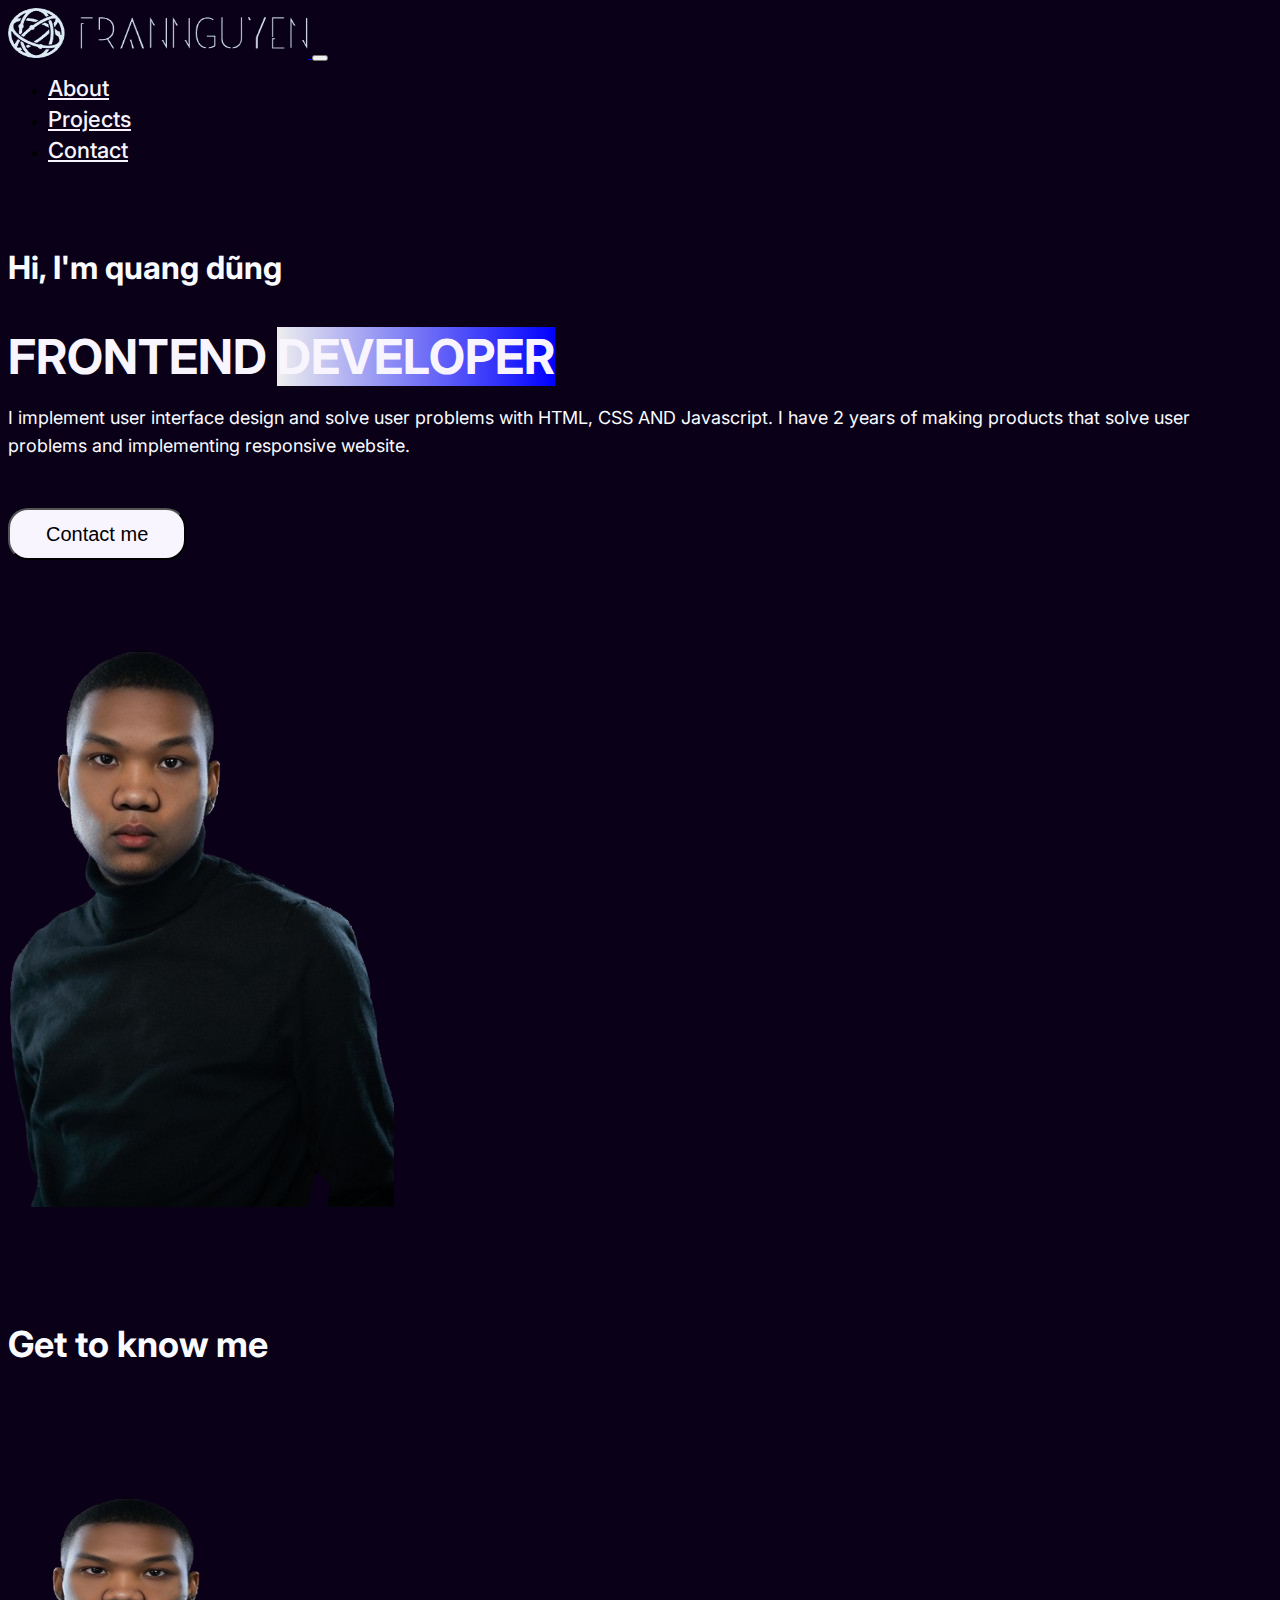
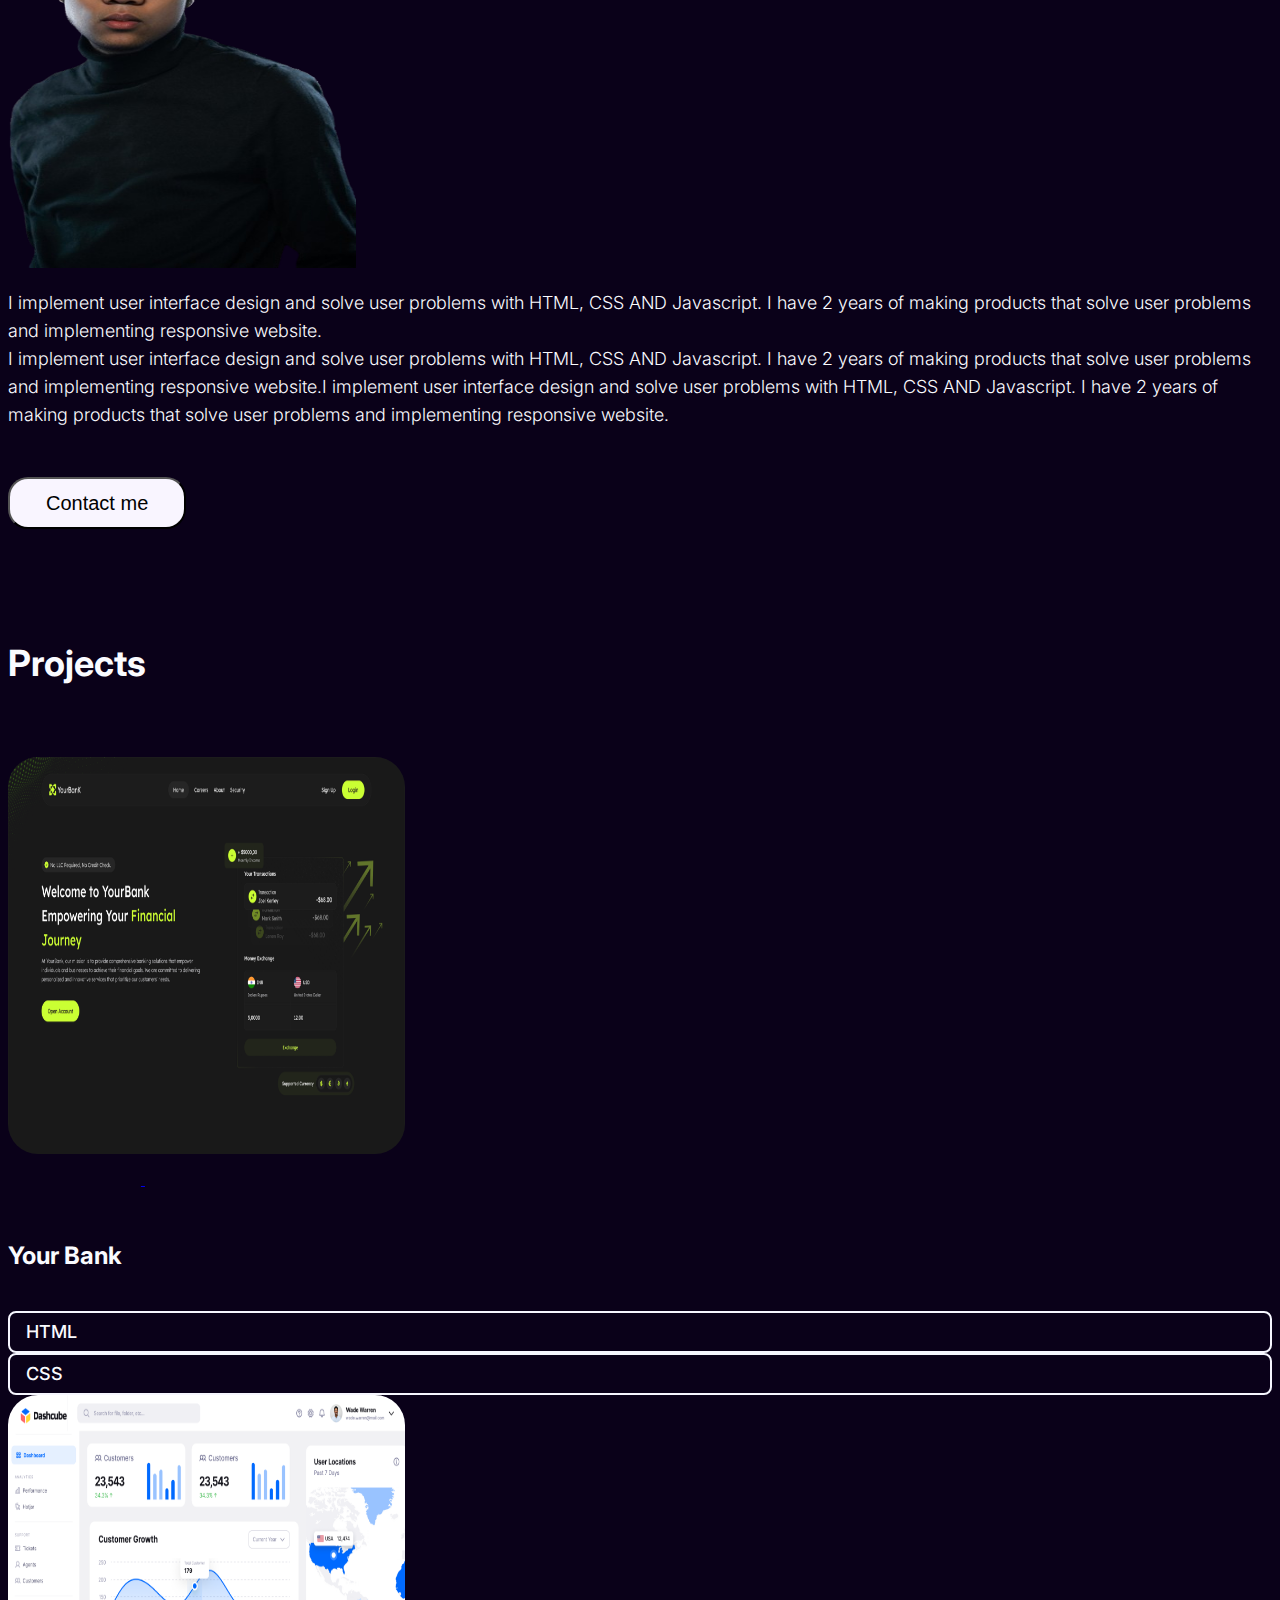
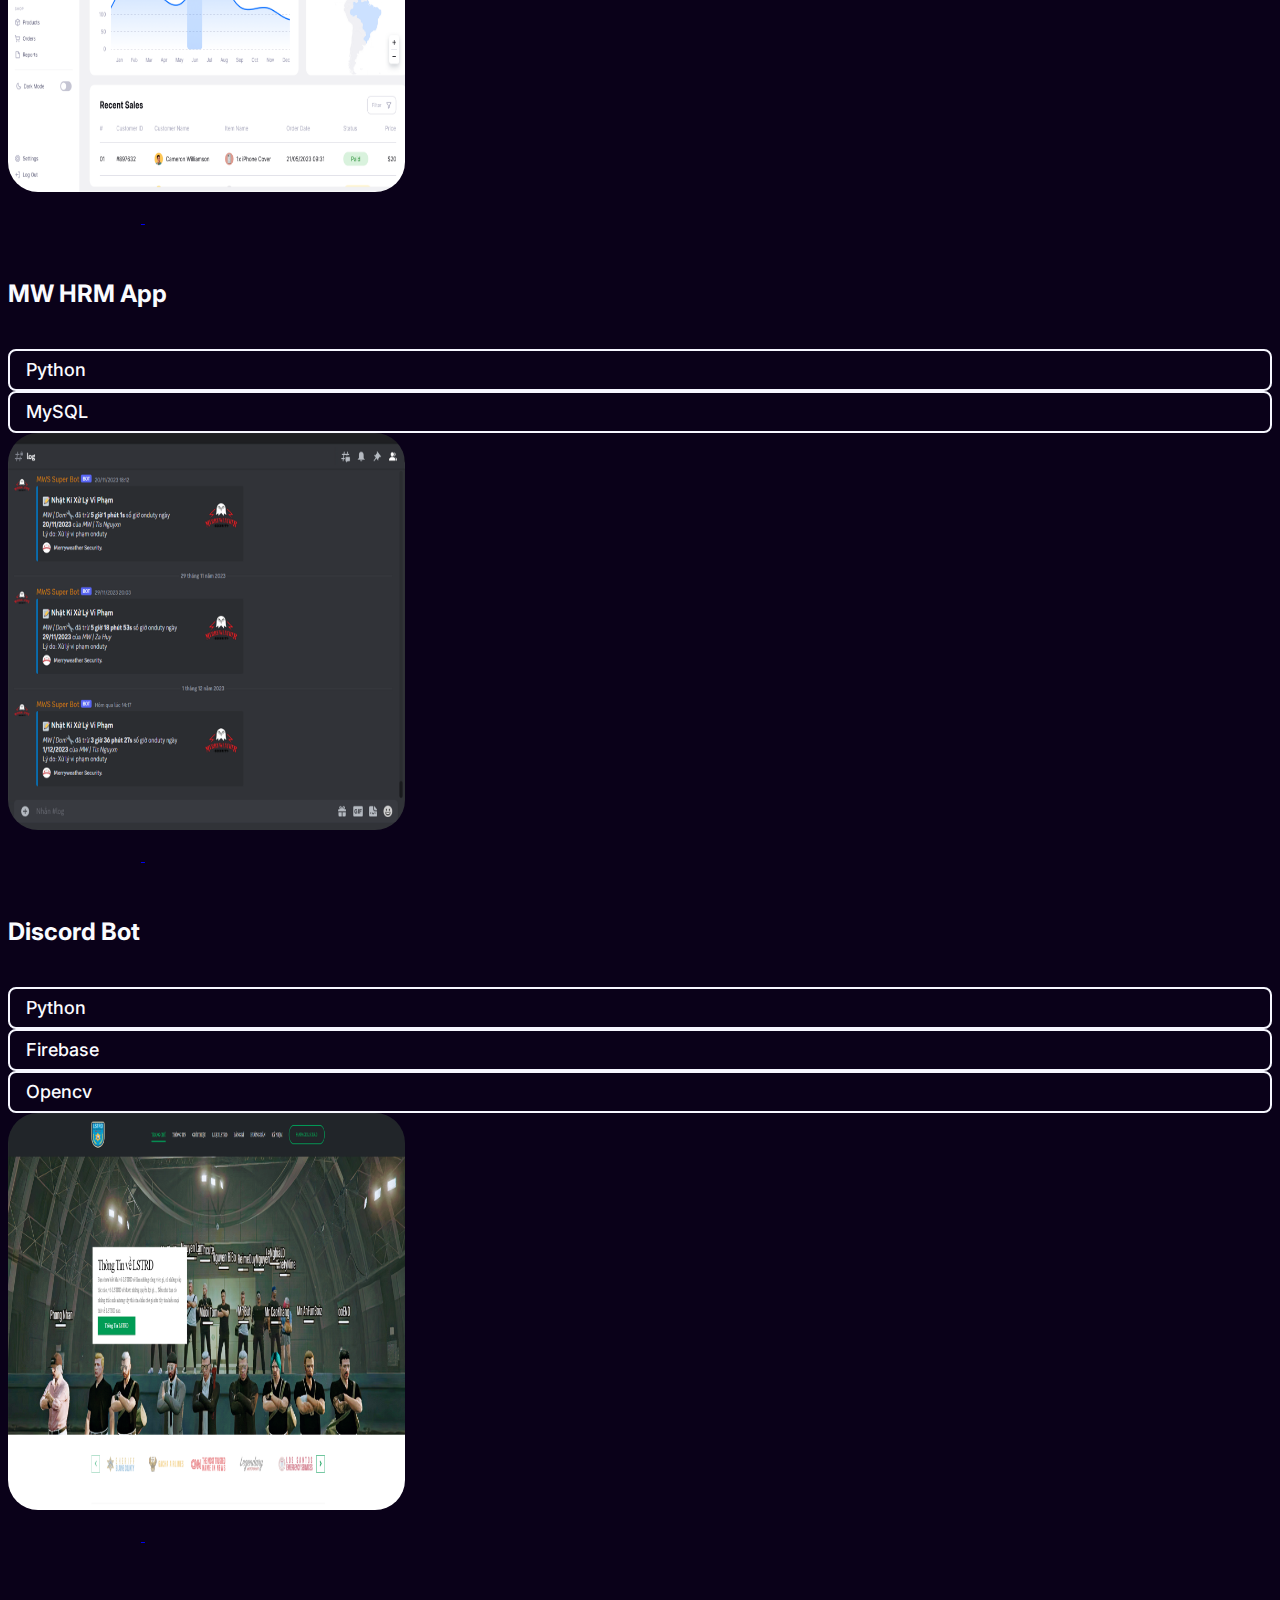
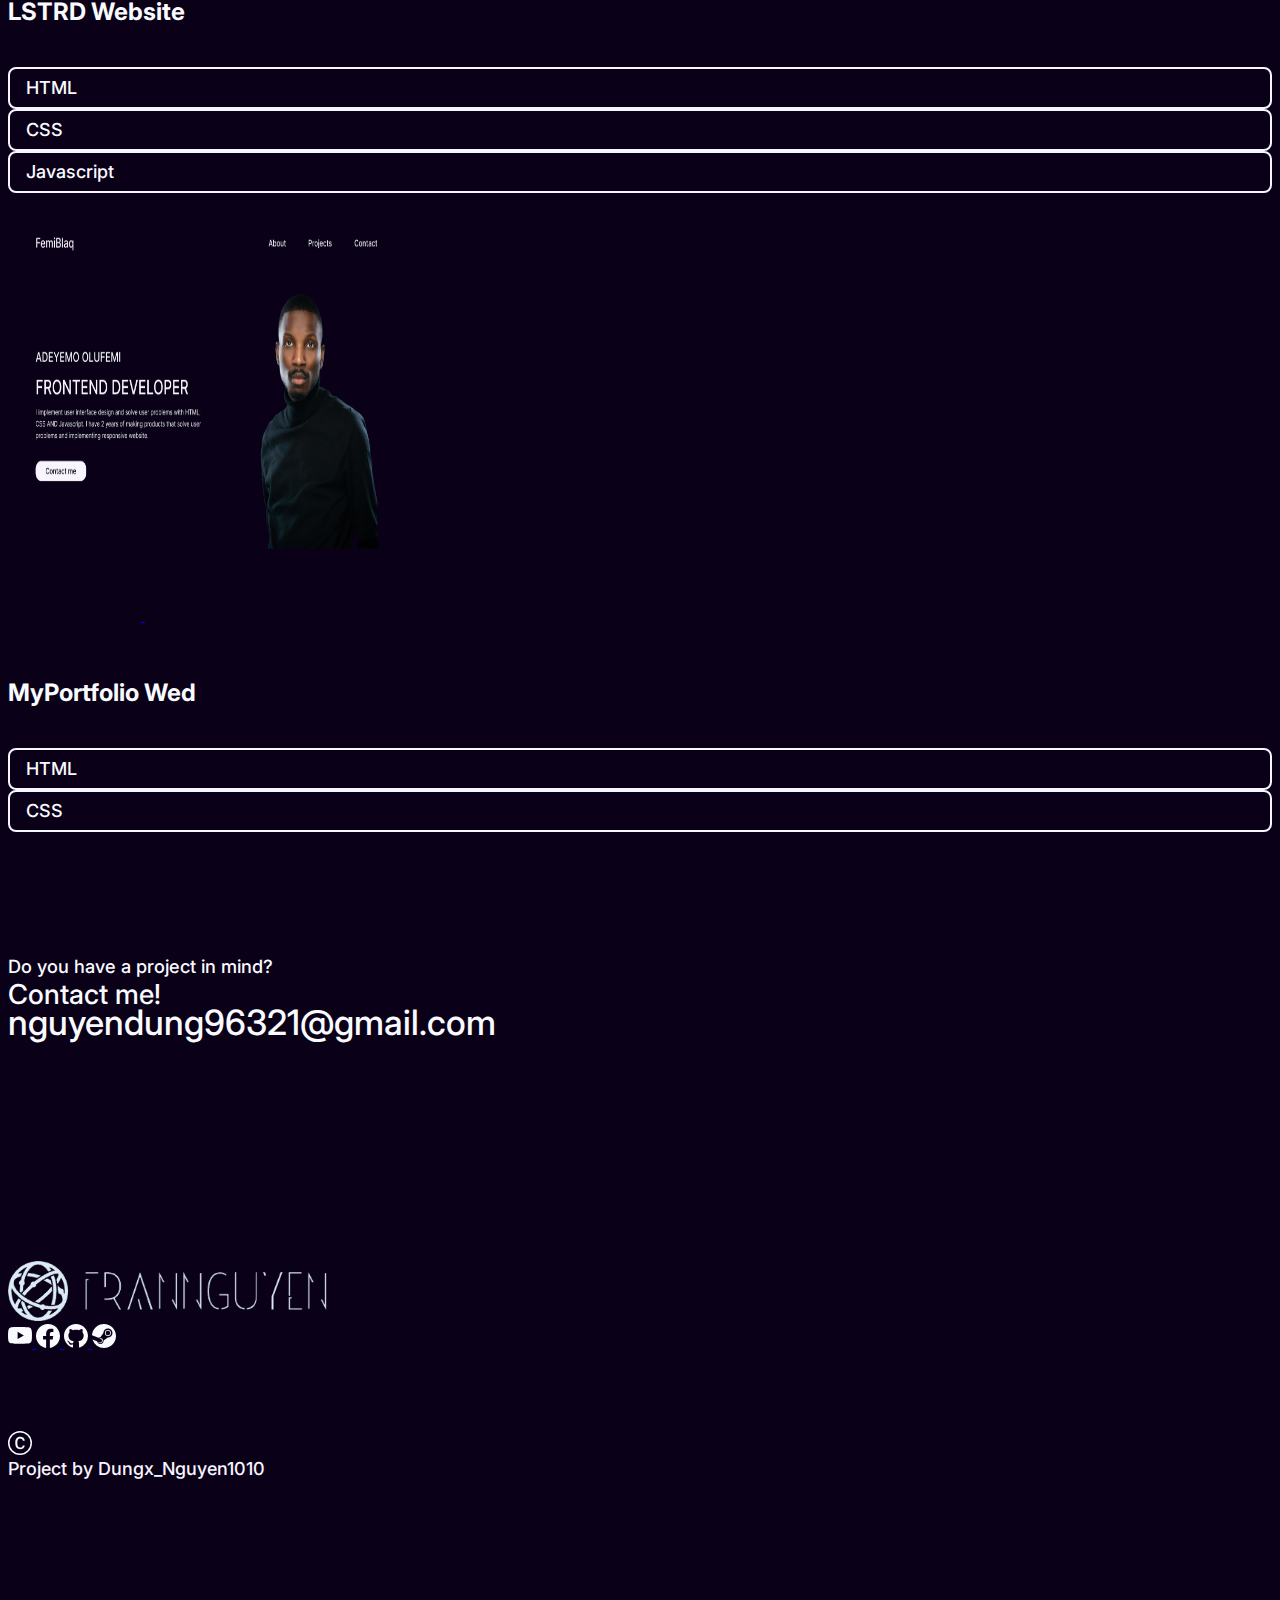
==== commit 588da097: "add icon" ====
--- a/index.html
+++ b/index.html
@@ -5,6 +5,7 @@
     <meta charset="UTF-8">
     <meta name="viewport" content="width=device-width, initial-scale=1.0">
     <title>My Portfolio</title>
+    <link rel="icon" type="image/x-icon" href="./assets/img/logo_icon.ico">
 
     <link rel="preconnect" href="https://fonts.googleapis.com">
     <link rel="preconnect" href="https://fonts.gstatic.com" crossorigin>
@@ -51,7 +52,7 @@
         <div class="container">
             <div class="row align-items-center flex-nowrap">
                 <div class="col">
-                    <h3 class="hero-name text-uppercase">quang dũng</h3>
+                    <h3 class="hero-name text-capitalize">Hi, I'm quang dũng</h3>
                     <h2 class="hero-job text-uppercase">FRONTEND <span class="text-discolor">DEVELOPER</span></h2>
                     <p class="hero-introduce introduce">I implement user interface design and solve user problems with
                         HTML, CSS
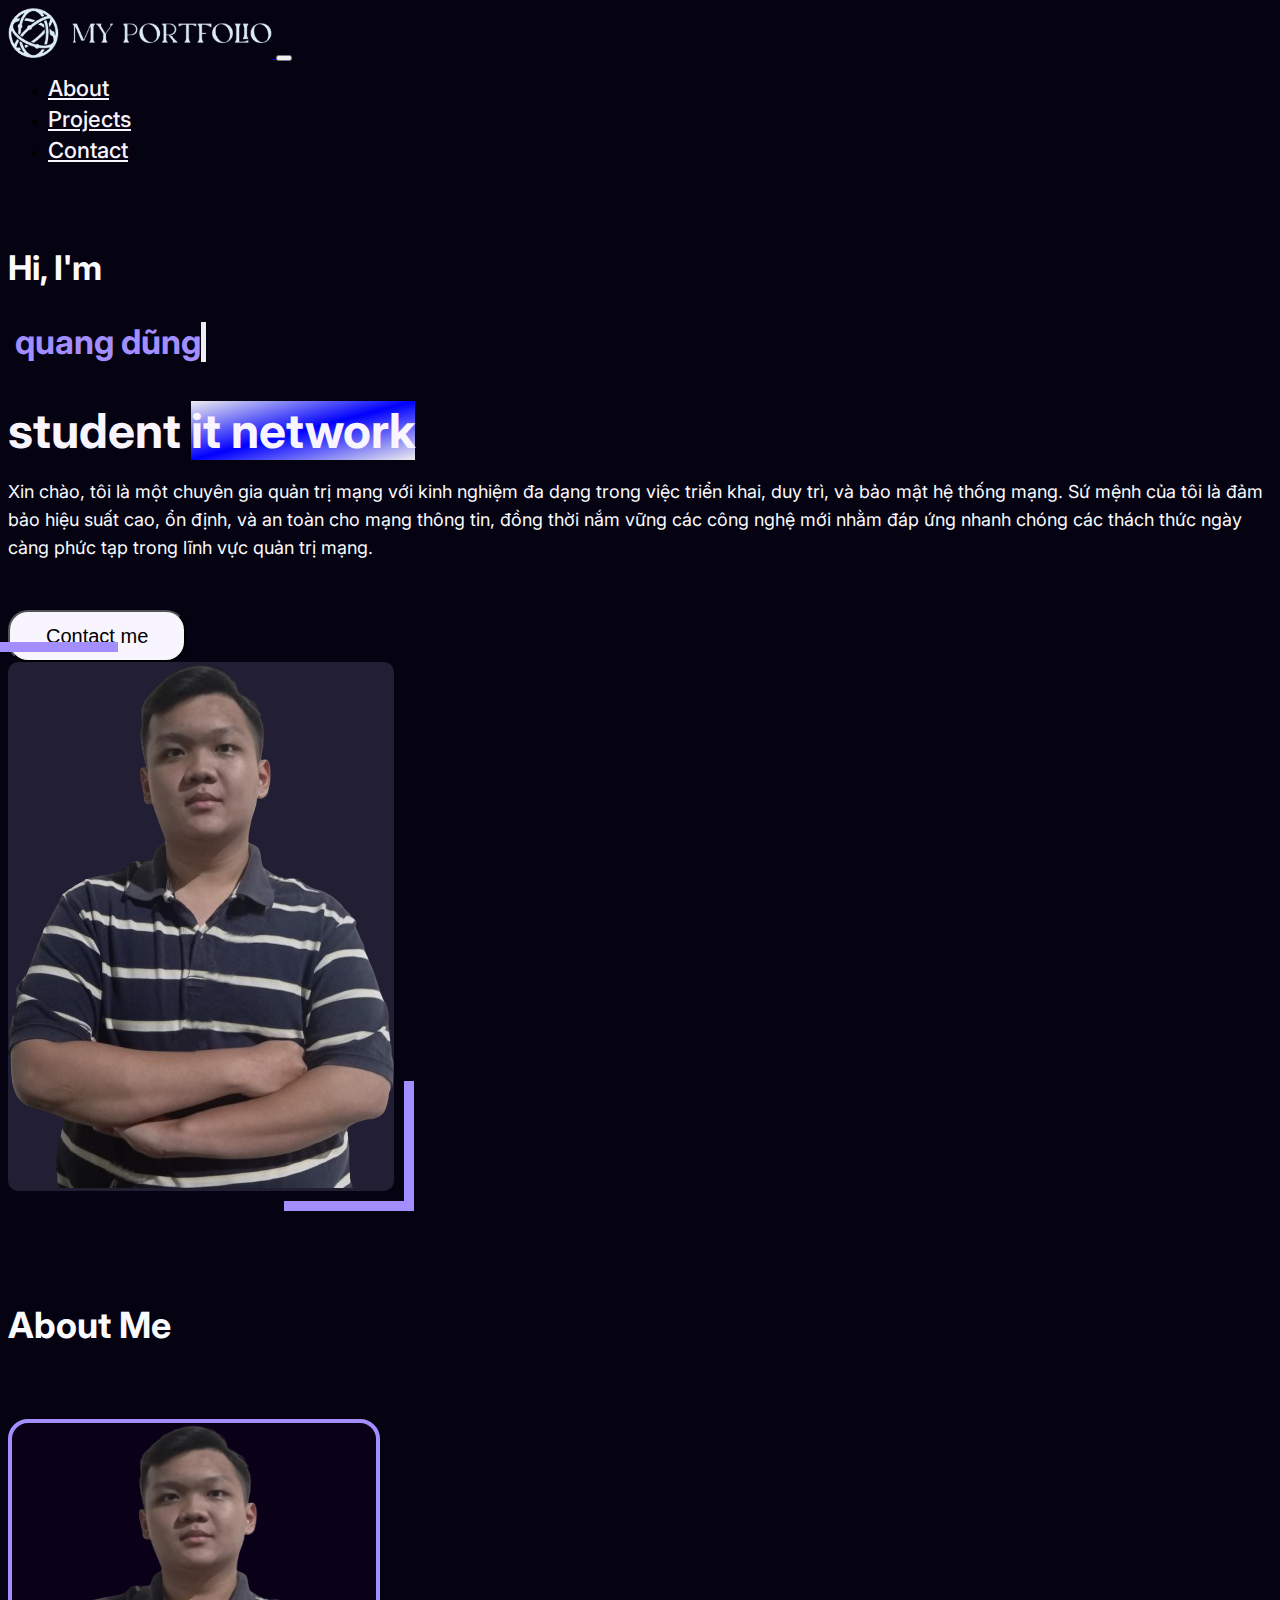
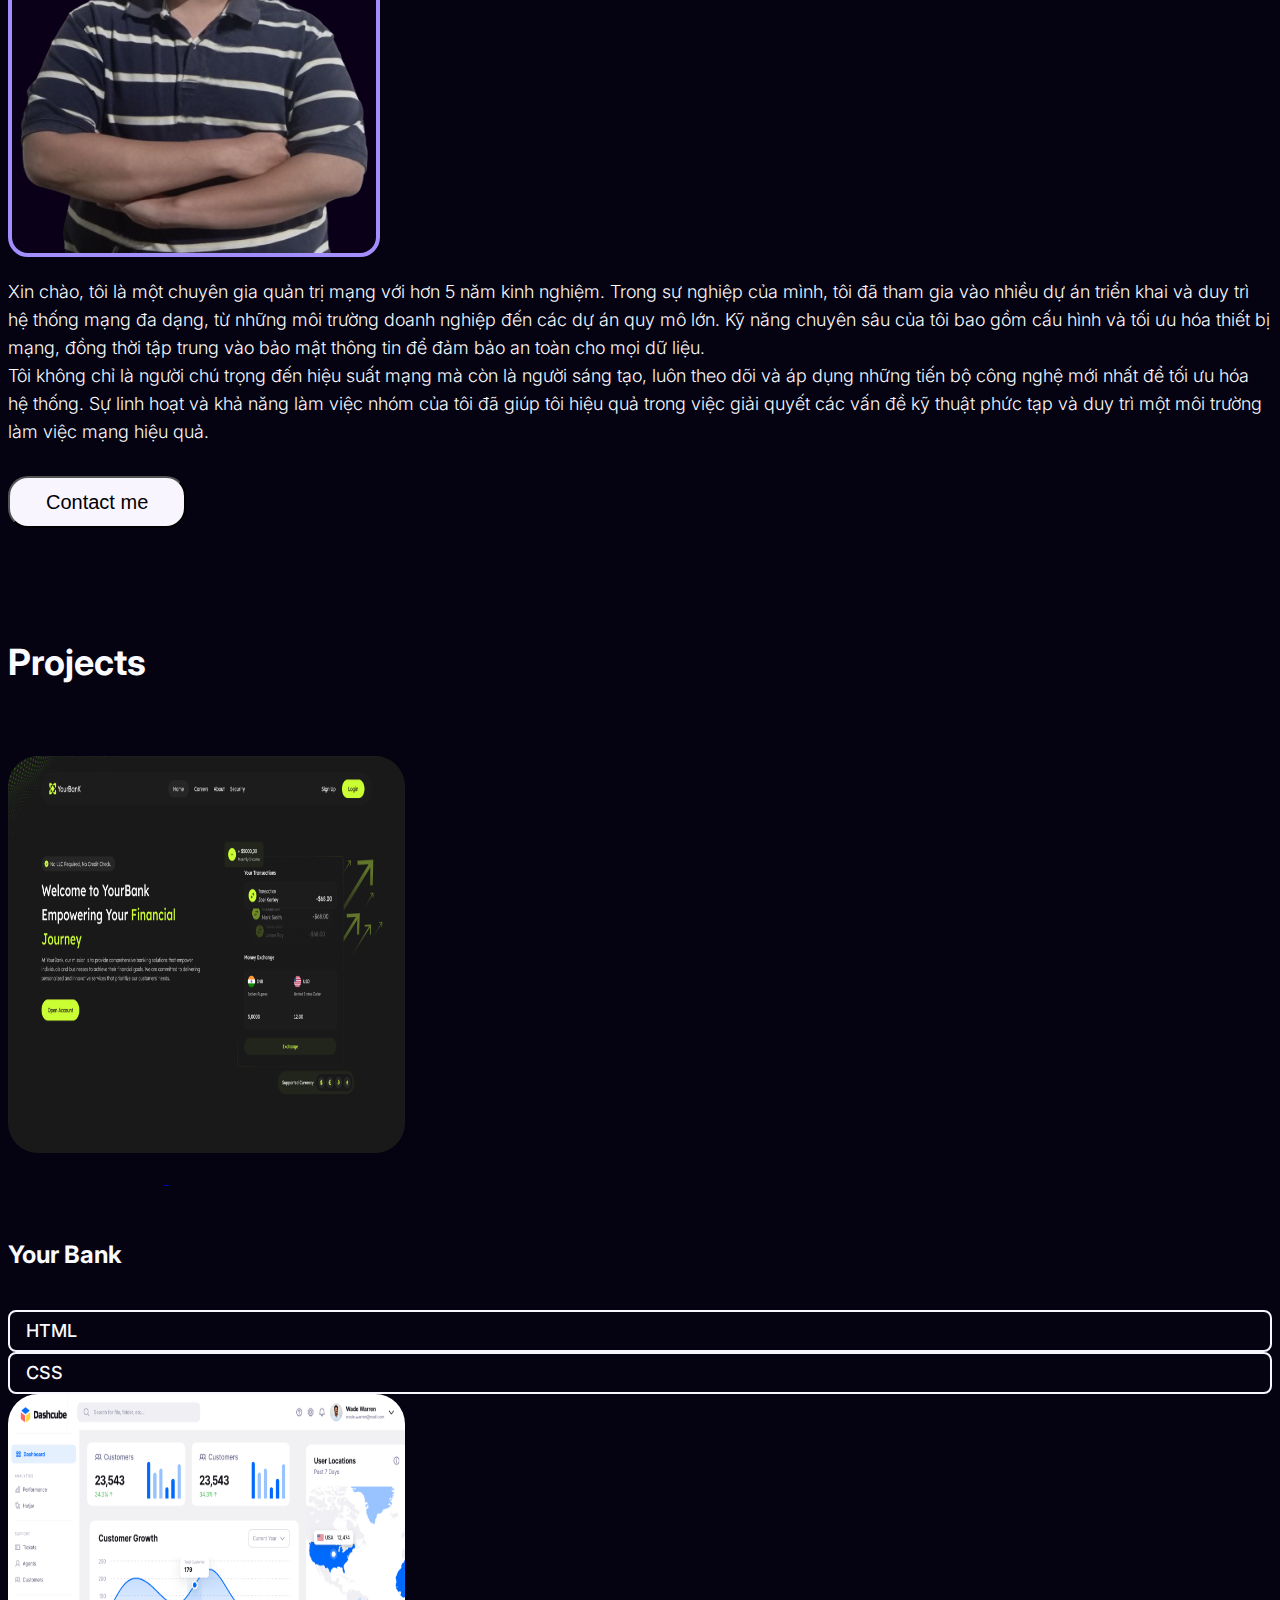
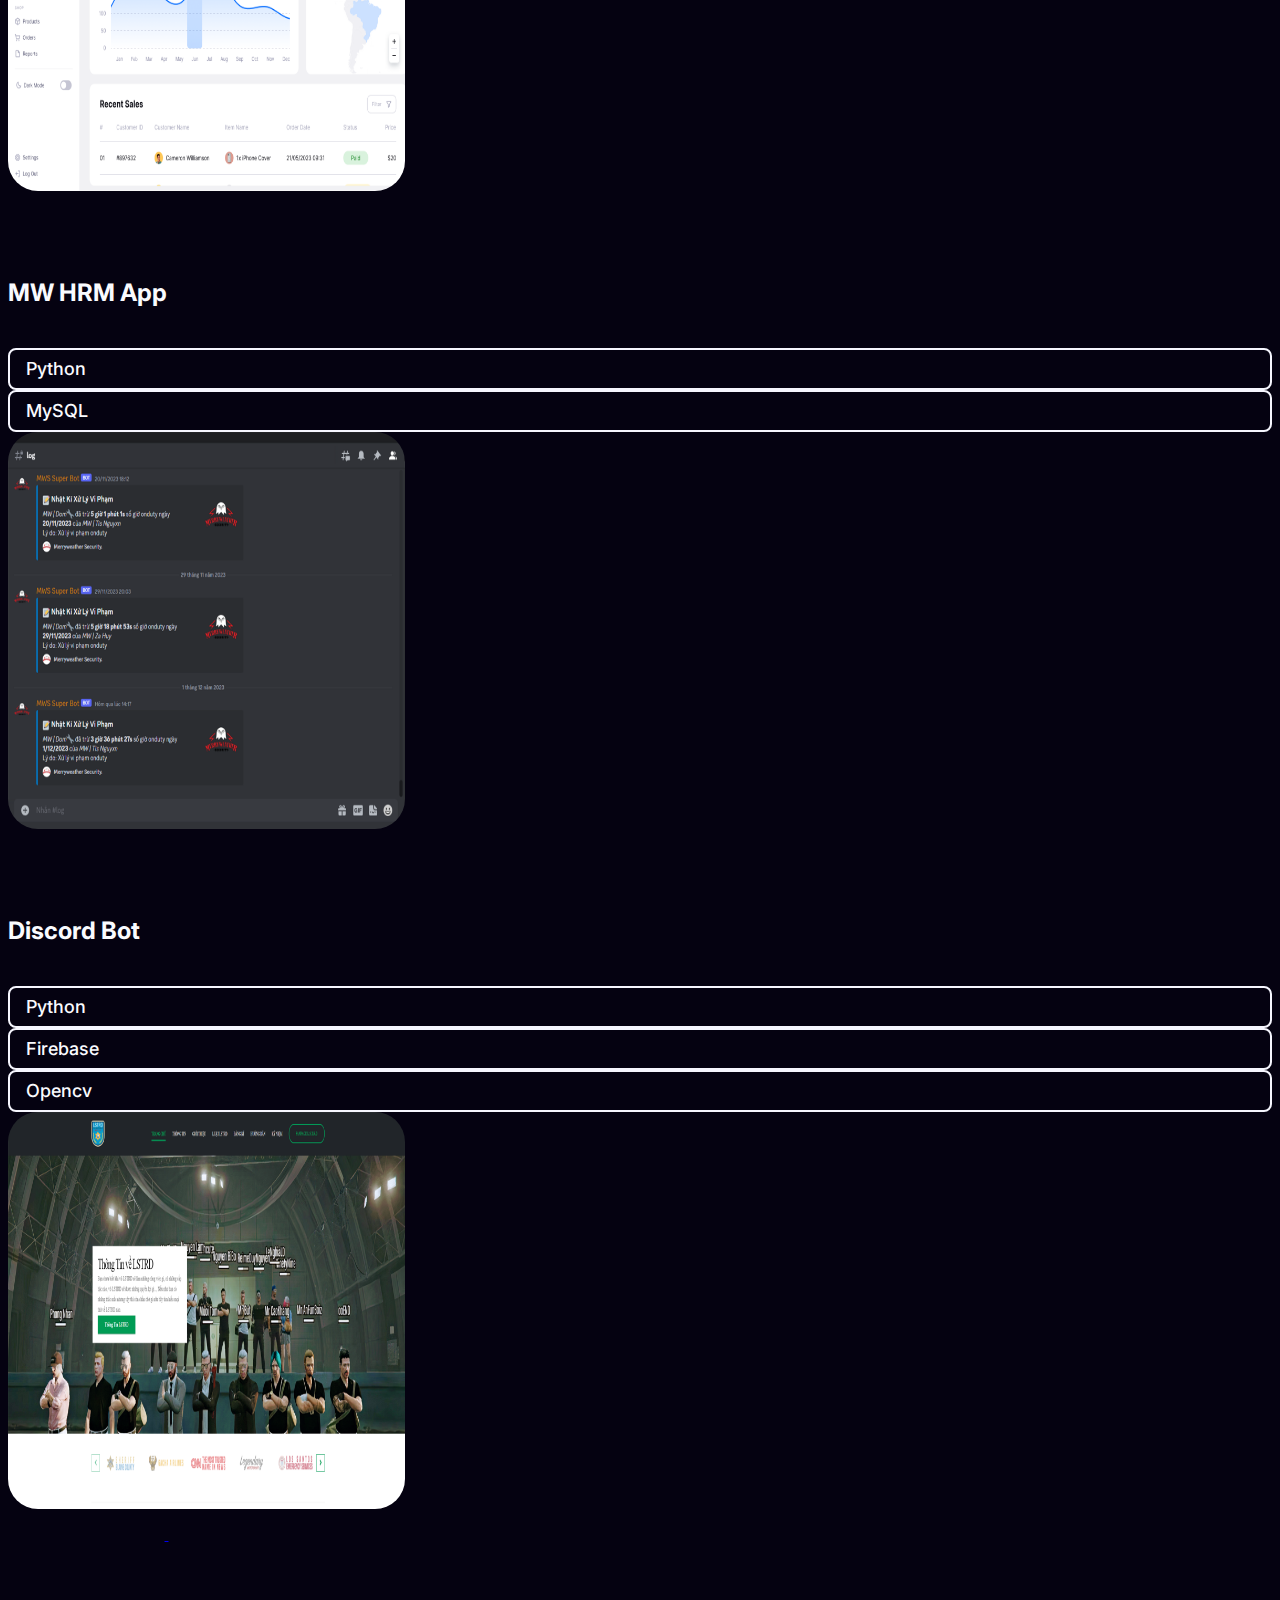
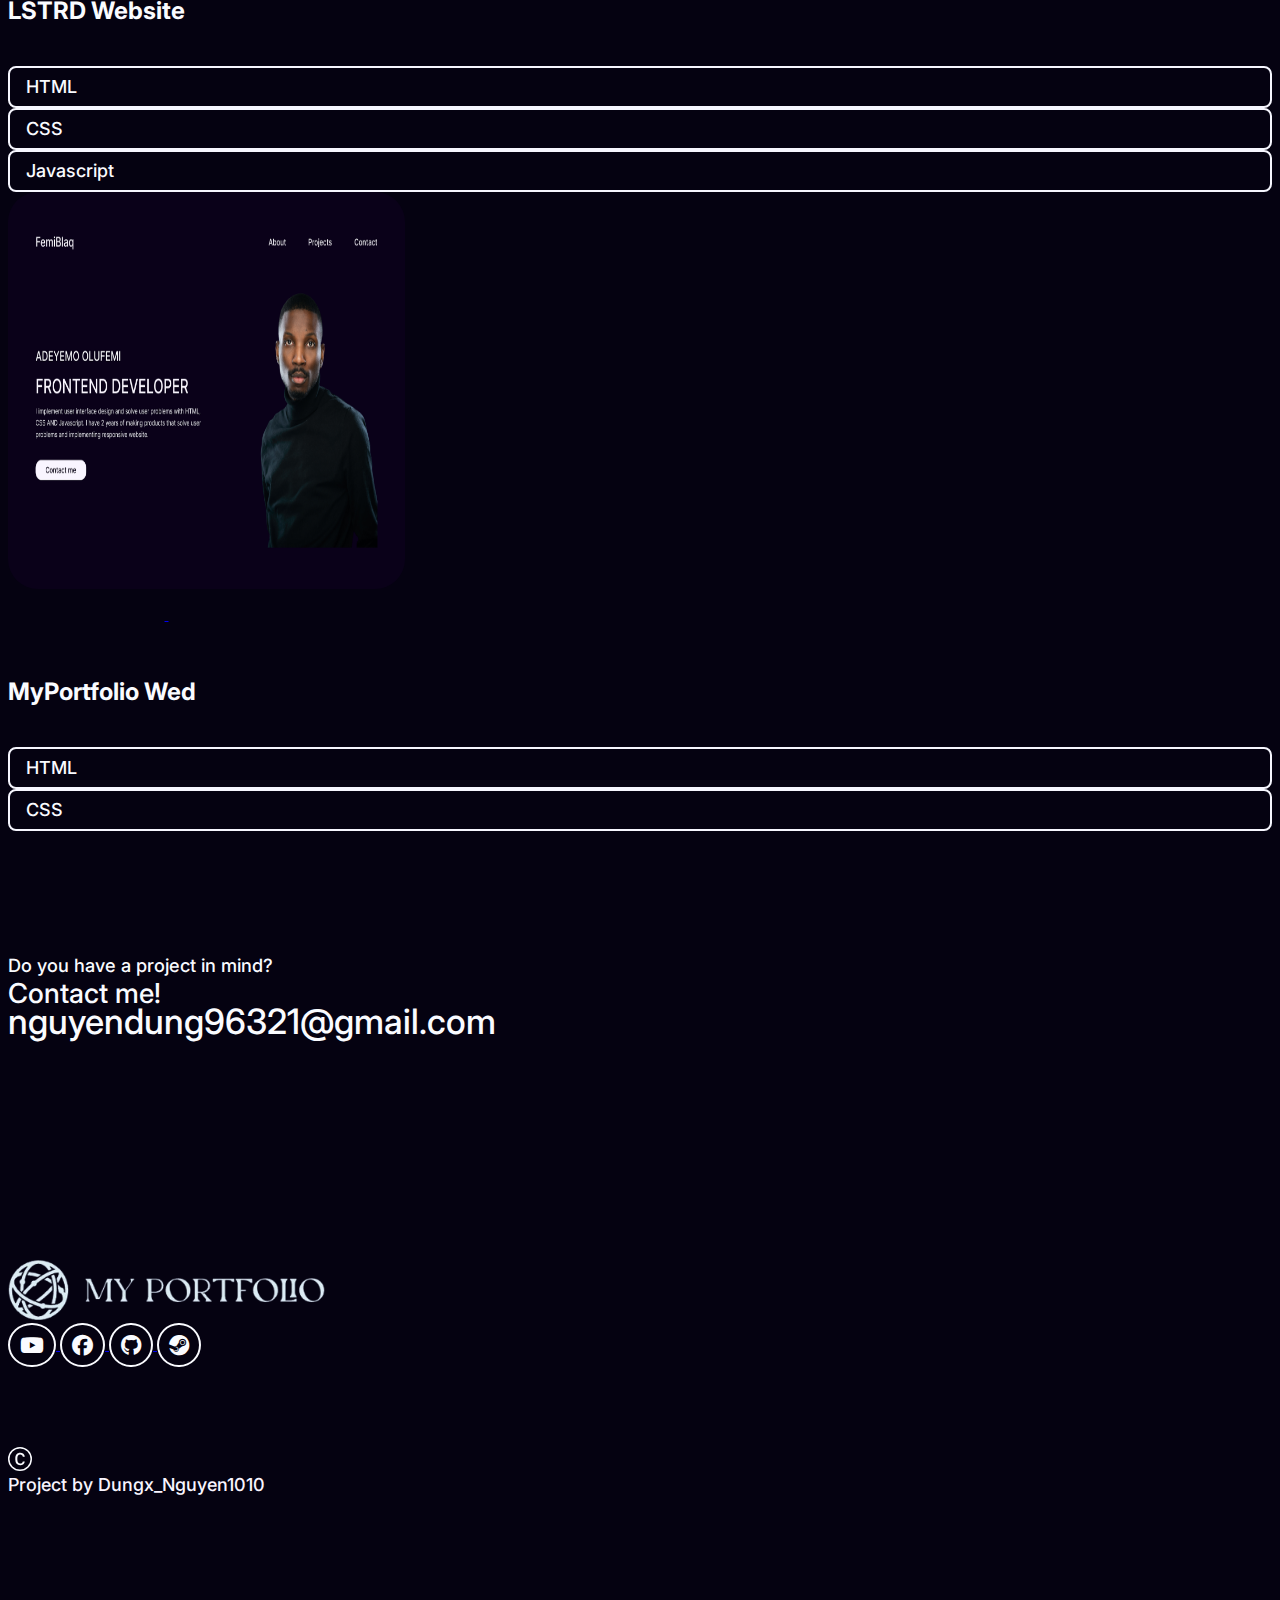
==== commit e2d467cc: "update 5/12/23" ====
--- a/index.html
+++ b/index.html
@@ -13,7 +13,7 @@
         href="https://fonts.googleapis.com/css2?family=Inter:wght@100;200;300;400;500;600;700;800;900&family=Lexend:wght@100;200;300;400;500;600;700;800;900&display=swap"
         rel="stylesheet">
 
-    <link rel="stylesheet" href="https://cdn.jsdelivr.net/npm/bootstrap-icons@1.3.0/font/bootstrap-icons.css">
+    <link rel="stylesheet" href="https://cdnjs.cloudflare.com/ajax/libs/font-awesome/6.5.1/css/all.min.css">
     <link href="https://cdn.jsdelivr.net/npm/bootstrap@5.0.2/dist/css/bootstrap.min.css" rel="stylesheet"
         integrity="sha384-EVSTQN3/azprG1Anm3QDgpJLIm9Nao0Yz1ztcQTwFspd3yD65VohhpuuCOmLASjC" crossorigin="anonymous">
     <link rel="stylesheet" href="assets/css/base.css">
@@ -22,10 +22,10 @@
 </head>
 
 <body>
-    <nav class="navbar navbar-expand-md navbar-dark mt-3 mt-md-5">
+    <nav class="navbar navbar-expand-md navbar-dark mt-3 mt-md-5 sticky-top" style="background-color: #050211;">
         <div class="container">
             <a class="navbar-brand " href="#">
-                <img class="logo-img" id="logo--nav" src="./assets/img/logo.png" alt="" width="300px" height="50px">
+                <img class="logo-img" id="logo--nav" src="./assets/img/logo.png" alt="" height="50px">
             </a>
 
             <button class="navbar-toggler" type="button" data-bs-toggle="collapse" data-bs-target="#navbar-collapse">
@@ -35,13 +35,13 @@
             <div class="collapse navbar-collapse" id="navbar-collapse">
                 <ul class="ms-auto navbar-nav gap-md-3 gap-lg-5 custom-nav">
                     <li class="nav-item">
-                        <a href="#" class="nav-link" id="link-custom">About</a>
+                        <a href="#about" class="nav-link" id="link-custom">About</a>
                     </li>
                     <li class="nav-item">
-                        <a href="#" class="nav-link" id="link-custom">Projects</a>
+                        <a href="#projects" class="nav-link" id="link-custom">Projects</a>
                     </li>
                     <li class="nav-item">
-                        <a href="#" class="nav-link" id="link-custom">Contact</a>
+                        <a href="#contact" class="nav-link" id="link-custom">Contact</a>
                     </li>
                 </ul>
             </div>
@@ -51,40 +51,48 @@
     <section class="hero">
         <div class="container">
             <div class="row align-items-center flex-nowrap">
-                <div class="col">
-                    <h3 class="hero-name text-capitalize">Hi, I'm quang dũng</h3>
-                    <h2 class="hero-job text-uppercase">FRONTEND <span class="text-discolor">DEVELOPER</span></h2>
-                    <p class="hero-introduce introduce">I implement user interface design and solve user problems with
-                        HTML, CSS
-                        AND Javascript. I have 2
-                        years of making products that solve user problems and implementing responsive website.</p>
+                <div class="col-12 col-md-7">
+                    <div class="d-flex" style="width: fit-content;">
+                        <h3 class="hero-name text-capitalize">Hi, I'm</h3>
+                        <h3 class="hero-name text-capitalize name-highlight">quang dũng</h3>
+                    </div>
+                    <h2 class="hero-job text-uppercase">student <span class="text-discolor">it network </span></h2>
+                    <p class="hero-introduce introduce">Xin chào, tôi là một chuyên gia quản trị mạng với kinh nghiệm
+                        đa dạng trong việc triển khai, duy trì, và bảo mật hệ thống mạng. Sứ mệnh của tôi là đảm bảo
+                        hiệu suất cao, ổn định, và an toàn cho mạng thông tin, đồng thời nắm vững các công nghệ mới nhằm
+                        đáp ứng nhanh chóng các thách thức ngày càng phức tạp trong lĩnh vực quản trị mạng.</p>
                     <a href="https://github.com/Pepsi1910" target="_blank">
                         <button class="btn btn__white" type="button">Contact me</button>
                     </a>
                 </div>
 
-                <div class="col d-none d-md-block"><img class="float-end img-fluid" src="./assets/img/rayan-mill.png"
-                        alt="">
+                <div class="col-md-5 d-none d-md-inline-block">
+                    <div class="float-end  hero-img-avatar ">
+                        <img class="img-fluid" src="./assets/img/rayan-mill.png" alt="">
+                    </div>
                 </div>
             </div>
         </div>
     </section>
 
-    <section class="know-me">
-        <div class="container">
-            <h2 class="text-center know-me__title title">Get to know me</h2>
+    <section class="know-me" id="about">
+        <div class="container">
+            <h2 class="text-center know-me__title title">About Me</h2>
             <div class="row align-items-center">
                 <div class="col-12 col-md-6 d-flex d-md-inline-block justify-content-center">
-                    <img class="img-fluid" src="./assets/img/rayan-mill.png" alt="" width="348px" height="430">
+                    <img class="img-fluid know-me__img" src="./assets/img/rayan-mill.png" alt="" width="348px"
+                        height="430">
                 </div>
                 <div class="col-12 col-md-6 mt-4 mt-md-0">
-                    <p class="know-introduce introduce">I implement user interface design and solve user problems with
-                        HTML, CSS AND Javascript. I have 2 years of making products that solve user problems and
-                        implementing responsive website.
-                        <br> I implement user interface design and solve user problems with HTML, CSS AND Javascript. I
-                        have 2 years of making products that solve user problems and implementing responsive website.I
-                        implement user interface design and solve user problems with HTML, CSS AND Javascript. I have 2
-                        years of making products that solve user problems and implementing responsive website.
+                    <p class="know-introduce introduce">Xin chào, tôi là một chuyên gia quản trị mạng với hơn 5 năm kinh
+                        nghiệm. Trong sự nghiệp của mình, tôi đã tham gia vào nhiều dự án triển khai và duy trì hệ thống
+                        mạng đa dạng, từ những môi trường doanh nghiệp đến các dự án quy mô lớn. Kỹ năng chuyên sâu của
+                        tôi bao gồm cấu hình và tối ưu hóa thiết bị mạng, đồng thời tập trung vào bảo mật thông tin để
+                        đảm bảo an toàn cho mọi dữ liệu.
+                        <br> Tôi không chỉ là người chú trọng đến hiệu suất mạng mà còn là người sáng tạo, luôn theo dõi
+                        và áp dụng những tiến bộ công nghệ mới nhất để tối ưu hóa hệ thống. Sự linh hoạt và khả năng làm
+                        việc nhóm của tôi đã giúp tôi hiệu quả trong việc giải quyết các vấn đề kỹ thuật phức tạp và duy
+                        trì một môi trường làm việc mạng hiệu quả.
                     </p>
                     <a href="https://github.com/Pepsi1910" target="_blank">
                         <button class="btn btn__white" type="button">Contact me</button>
@@ -94,7 +102,7 @@
         </div>
     </section>
 
-    <section>
+    <section id="projects">
         <div class="container">
             <h2 class="text-center project__title title">Projects</h2>
             <div class="row row-cols-1 row-cols-md-3 g-5">
@@ -105,10 +113,14 @@
                         <div class="position-absolute top-50 start-50 translate-middle" style="z-index: 1;">
                             <div class="d-flex flex-column justify-content-center align-items-center gap-3">
                                 <a href="https://pepsi1910.github.io/YourBank/" target="_blank">
-                                    <button class="btn-view view-product" type="button">View Product</button>
+                                    <button class="btn-view view-product" type="button">View Product
+                                        <i class="fa-solid fa-eye"></i>
+                                    </button>
                                 </a>
                                 <a href="https://github.com/Pepsi1910/YourBank" target="_blank">
-                                    <button class="btn-view view-source" type="button">Source Code</button>
+                                    <button class="btn-view view-source" type="button">Source Code
+                                        <i class="fa-solid fa-code"></i>
+                                    </button>
                                 </a>
                             </div>
                         </div>
@@ -129,11 +141,13 @@
                             height="397px">
                         <div class="position-absolute top-50 start-50 translate-middle" style="z-index: 1;">
                             <div class="d-flex flex-column justify-content-center align-items-center gap-3">
-                                <a href="https://youtu.be/Q86zs22Efqc" target="_blank">
-                                    <button class="btn-view view-product" type="button">View Product</button>
-                                </a>
+                                <button class="btn-view view-product" type="button">Coming Soon
+                                    <i class="fa-solid fa-clock"></i>
+                                </button>
                                 <a href="https://github.com/Pepsi1910/MW_SOFT" target="_blank">
-                                    <button class="btn-view view-source" type="button">Source Code</button>
+                                    <button class="btn-view view-source" type="button">Source Code
+                                        <i class="fa-solid fa-code"></i>
+                                    </button>
                                 </a>
                             </div>
                         </div>
@@ -153,11 +167,13 @@
                             height="397px">
                         <div class="position-absolute top-50 start-50 translate-middle" style="z-index: 1;">
                             <div class="d-flex flex-column justify-content-center align-items-center gap-3">
-                                <a href="https://youtu.be/gWZ25B896Yg" target="_blank">
-                                    <button class="btn-view view-product" type="button">View Product</button>
-                                </a>
+                                <button class="btn-view view-product" type="button">Coming Soon
+                                    <i class="fa-solid fa-clock"></i>
+                                </button>
                                 <a href="https://github.com/thuongdn2011/MWS_BOT" target="_blank">
-                                    <button class="btn-view view-source" type="button">Source Code</button>
+                                    <button class="btn-view view-source" type="button">Source Code
+                                        <i class="fa-solid fa-code"></i>
+                                    </button>
                                 </a>
                             </div>
                         </div>
@@ -180,10 +196,14 @@
                         <div class="position-absolute top-50 start-50 translate-middle" style="z-index: 1;">
                             <div class="d-flex flex-column justify-content-center align-items-center gap-3">
                                 <a href="https://pepsi1910.github.io/Web-LSTRD-2.0/" target="_blank">
-                                    <button class="btn-view view-product" type="button">View Product</button>
+                                    <button class="btn-view view-product" type="button">View Product
+                                        <i class="fa-solid fa-eye"></i>
+                                    </button>
                                 </a>
                                 <a href="https://github.com/Pepsi1910/Web-LSTRD-2.0" target="_blank">
-                                    <button class="btn-view view-source" type="button">Source Code</button>
+                                    <button class="btn-view view-source" type="button">Source Code
+                                        <i class="fa-solid fa-code"></i>
+                                    </button>
                                 </a>
                             </div>
                         </div>
@@ -206,10 +226,14 @@
                         <div class="position-absolute top-50 start-50 translate-middle" style="z-index: 1;">
                             <div class="d-flex flex-column justify-content-center align-items-center gap-3">
                                 <a href="https://pepsi1910.github.io/MyPortfolio/" target="_blank">
-                                    <button class="btn-view view-product" type="button">View Product</button>
+                                    <button class="btn-view view-product" type="button">View Product
+                                        <i class="fa-solid fa-eye"></i>
+                                    </button>
                                 </a>
                                 <a href="https://github.com/Pepsi1910/MyPortfolio" target="_blank">
-                                    <button class="btn-view view-source" type="button">Source Code</button>
+                                    <button class="btn-view view-source" type="button">Source Code
+                                        <i class="fa-solid fa-code"></i>
+                                    </button>
                                 </a>
                             </div>
                         </div>
@@ -227,7 +251,7 @@
         </div>
     </section>
 
-    <section>
+    <section id="contact">
         <div class="container">
             <div class="contact">
                 <div class="d-flex flex-column align-items-center justify-content-center">
@@ -247,37 +271,19 @@
 
                 <div class="d-flex socials flex-wrap gap-4 gap-md-5  my-4 my-md-0">
                     <a href="https://www.youtube.com/channel/UCSA3cbk8u2cCRG8YR2_6jAg" target="_blank">
-                        <svg xmlns="http://www.w3.org/2000/svg" width="24" height="24" fill="currentColor"
-                            class="bi bi-youtube" viewBox="0 0 16 16">
-                            <path
-                                d="M8.051 1.999h.089c.822.003 4.987.033 6.11.335a2.01 2.01 0 0 1 1.415 1.42c.101.38.172.883.22 1.402l.01.104.022.26.008.104c.065.914.073 1.77.074 1.957v.075c-.001.194-.01 1.108-.082 2.06l-.008.105-.009.104c-.05.572-.124 1.14-.235 1.558a2.007 2.007 0 0 1-1.415 1.42c-1.16.312-5.569.334-6.18.335h-.142c-.309 0-1.587-.006-2.927-.052l-.17-.006-.087-.004-.171-.007-.171-.007c-1.11-.049-2.167-.128-2.654-.26a2.007 2.007 0 0 1-1.415-1.419c-.111-.417-.185-.986-.235-1.558L.09 9.82l-.008-.104A31.4 31.4 0 0 1 0 7.68v-.123c.002-.215.01-.958.064-1.778l.007-.103.003-.052.008-.104.022-.26.01-.104c.048-.519.119-1.023.22-1.402a2.007 2.007 0 0 1 1.415-1.42c.487-.13 1.544-.21 2.654-.26l.17-.007.172-.006.086-.003.171-.007A99.788 99.788 0 0 1 7.858 2h.193zM6.4 5.209v4.818l4.157-2.408z" />
-                        </svg>
+                        <i class="fa-brands fa-youtube fa-xl icon-socials"></i>
                     </a>
 
                     <a href="https://www.facebook.com/profile.php?id=100009479040147" target="_blank">
-                        <svg xmlns="http://www.w3.org/2000/svg" width="16" height="16" fill="currentColor"
-                            class="bi bi-facebook" viewBox="0 0 16 16">
-                            <path
-                                d="M16 8.049c0-4.446-3.582-8.05-8-8.05C3.58 0-.002 3.603-.002 8.05c0 4.017 2.926 7.347 6.75 7.951v-5.625h-2.03V8.05H6.75V6.275c0-2.017 1.195-3.131 3.022-3.131.876 0 1.791.157 1.791.157v1.98h-1.009c-.993 0-1.303.621-1.303 1.258v1.51h2.218l-.354 2.326H9.25V16c3.824-.604 6.75-3.934 6.75-7.951" />
-                        </svg>
+                        <i class="fa-brands fa-facebook fa-xl icon-socials"></i>
                     </a>
 
                     <a href="https://github.com/Pepsi1910" target="_blank">
-                        <svg xmlns="http://www.w3.org/2000/svg" width="24" height="24" fill="currentColor"
-                            class="bi bi-github" viewBox="0 0 16 16">
-                            <path
-                                d="M8 0C3.58 0 0 3.58 0 8c0 3.54 2.29 6.53 5.47 7.59.4.07.55-.17.55-.38 0-.19-.01-.82-.01-1.49-2.01.37-2.53-.49-2.69-.94-.09-.23-.48-.94-.82-1.13-.28-.15-.68-.52-.01-.53.63-.01 1.08.58 1.23.82.72 1.21 1.87.87 2.33.66.07-.52.28-.87.51-1.07-1.78-.2-3.64-.89-3.64-3.95 0-.87.31-1.59.82-2.15-.08-.2-.36-1.02.08-2.12 0 0 .67-.21 2.2.82.64-.18 1.32-.27 2-.27.68 0 1.36.09 2 .27 1.53-1.04 2.2-.82 2.2-.82.44 1.1.16 1.92.08 2.12.51.56.82 1.27.82 2.15 0 3.07-1.87 3.75-3.65 3.95.29.25.54.73.54 1.48 0 1.07-.01 1.93-.01 2.2 0 .21.15.46.55.38A8.012 8.012 0 0 0 16 8c0-4.42-3.58-8-8-8" />
-                        </svg>
+                        <i class="fa-brands fa-github fa-xl icon-socials"></i>
                     </a>
 
                     <a href="https://steamcommunity.com/id/duyml69/" target="_blank">
-                        <svg xmlns="http://www.w3.org/2000/svg" width="16" height="16" fill="currentColor"
-                            class="bi bi-steam" viewBox="0 0 16 16">
-                            <path
-                                d="M.329 10.333A8.01 8.01 0 0 0 7.99 16C12.414 16 16 12.418 16 8s-3.586-8-8.009-8A8.006 8.006 0 0 0 0 7.468l.003.006 4.304 1.769A2.198 2.198 0 0 1 5.62 8.88l1.96-2.844-.001-.04a3.046 3.046 0 0 1 3.042-3.043 3.046 3.046 0 0 1 3.042 3.043 3.047 3.047 0 0 1-3.111 3.044l-2.804 2a2.223 2.223 0 0 1-3.075 2.11 2.217 2.217 0 0 1-1.312-1.568L.33 10.333Z" />
-                            <path
-                                d="M4.868 12.683a1.715 1.715 0 0 0 1.318-3.165 1.705 1.705 0 0 0-1.263-.02l1.023.424a1.261 1.261 0 1 1-.97 2.33l-.99-.41a1.7 1.7 0 0 0 .882.84Zm3.726-6.687a2.03 2.03 0 0 0 2.027 2.029 2.03 2.03 0 0 0 2.027-2.029 2.03 2.03 0 0 0-2.027-2.027 2.03 2.03 0 0 0-2.027 2.027Zm2.03-1.527a1.524 1.524 0 1 1-.002 3.048 1.524 1.524 0 0 1 .002-3.048" />
-                        </svg>
+                        <i class="fa-brands fa-steam fa-xl icon-socials"></i>
                     </a>
                 </div>
             </div>
--- a/assets/css/base.css
+++ b/assets/css/base.css
@@ -1,5 +1,9 @@
 :root{
-    --absolute-primary: #0A0119;
+    --absolute-primary: #050211;
+
+    --purple-90: #a28eff;
+    --purple-95: #d0c6ff;
+
 
     --white-90: #F6F6FE;
     --white-95: #FAFBFF;
@@ -23,6 +27,33 @@
 
 .btn__white{
     background-color: var(--white-97);
+    transition: all 1s ease;
+    display: inline-block;
+    overflow: hidden;
+    position: relative;
+}
+
+.btn__white::before {
+    content: "";
+    position: absolute;
+    left: -100%;
+    top: 0;
+    width: 100%;
+    height: 100%;
+    background: linear-gradient(
+      90deg,
+      transparent,
+      rgba(255, 255, 255, 0.9),
+      transparent
+    );
+    transition: all linear 0.5s;
+}
+.btn__white:hover {
+    background-color: var(--purple-90);
+    color: #fff;
+}
+.btn__white:hover::before {
+    left: 100%;
 }
 
 .title{
--- a/assets/css/style.css
+++ b/assets/css/style.css
@@ -5,7 +5,7 @@
     top: 3px;
     width: 0%;
     height: 4px;
-    background-color: white;
+    background-color: var(--purple-90);
     transition: width 500ms ease-in-out;
 }
 
@@ -23,11 +23,41 @@
 }
 
 .hero-name{
-    font-size: 32px;
+    font-size: 34px;
     line-height: 40px;
     color: var(--white-95);
     margin-bottom: 24px;
-}
+    white-space: nowrap;
+}
+
+.name-highlight{
+    margin-left: 7px;
+    color: var(--purple-90);
+    border-right: 5px solid #ebf1f1;
+    white-space: nowrap;
+    overflow: hidden;
+    animation: typing 3s steps(20) infinite, caret 0.5s steps(2) infinite;
+}
+
+@keyframes caret {
+    from{
+        border-color: transparent;
+    }
+    to{
+        border-color: #ebf1f1;
+    }
+}
+
+@keyframes typing {
+    from{
+        width: 0;
+    }
+    
+    to{
+        width: 100%;
+    }
+}
+
 .hero-job{
     font-size: 48px;
     line-height: 58px;
@@ -36,7 +66,7 @@
 }
 
 .text-discolor{
-    background: linear-gradient(to right, #eee, blue);
+    background: linear-gradient(to bottom right, #eee, blue, #eee);
 
     animation-name: text-change_color;
     animation-duration: 8s;
@@ -46,62 +76,62 @@
 
 @keyframes text-change_color {
     0%{
-        background: linear-gradient(to right, #eee, #cf6679);
+        background: linear-gradient(to bottom right, #eee, #cf6679);
         -webkit-background-clip: text;
         -webkit-text-fill-color: transparent;
     }
 
     10%{
-        background: linear-gradient(to right, #eee, #03dac6);
+        background: linear-gradient(to bottom right, #eee, #03dac6);
         -webkit-background-clip: text;
         -webkit-text-fill-color: transparent;
     }
 
 
     20%{
-        background: linear-gradient(to right, #eee, #44cc77);
+        background: linear-gradient(to bottom right, #eee, #44cc77);
         -webkit-background-clip: text;
         -webkit-text-fill-color: transparent;
     }
 
     30%{
-        background: linear-gradient(to right, #eee, #ff74d9);
+        background: linear-gradient(to bottom right, #eee, #ff74d9);
         -webkit-background-clip: text;
         -webkit-text-fill-color: transparent;
     }
 
     40%{
-        background: linear-gradient(to right, #eee, #a5c53c);
+        background: linear-gradient(to bottom right, #eee, #a5c53c);
         -webkit-background-clip: text;
         -webkit-text-fill-color: transparent;
     }
     50%{
-        background: linear-gradient(to right, #eee, #f1c40f);
+        background: linear-gradient(to bottom right, #eee, #f1c40f);
         -webkit-background-clip: text;
         -webkit-text-fill-color: transparent;
     }
     60%{
-        background: linear-gradient(to right, #eee, #bb86fc);
+        background: linear-gradient(to bottom right, #eee, #bb86fc);
         -webkit-background-clip: text;
         -webkit-text-fill-color: transparent;
     }
     70%{
-        background: linear-gradient(to right, #eee, #ff8975);
+        background: linear-gradient(to bottom right, #eee, #ff8975);
         -webkit-background-clip: text;
         -webkit-text-fill-color: transparent;
     }
     80%{
-        background: linear-gradient(to right, #eee, #73ffe0);
+        background: linear-gradient(to bottom right, #eee, #73ffe0);
         -webkit-background-clip: text;
         -webkit-text-fill-color: transparent;
     }
     90%{
-        background: linear-gradient(to right, #eee, #45adff);
+        background: linear-gradient(to bottom right, #eee, #45adff);
         -webkit-background-clip: text;
         -webkit-text-fill-color: transparent;
     }
     100%{
-        background: linear-gradient(to right, #eee, #6200ee);
+        background: linear-gradient(to bottom right, #eee, #6200ee);
         -webkit-background-clip: text;
         -webkit-text-fill-color: transparent;
     }
@@ -109,6 +139,38 @@
 
 .hero-introduce{
     margin-bottom: 48px;
+}
+
+.hero-img-avatar{
+    position: relative;
+    width: fit-content;
+    background-color: #d0c6ff25;
+    border-radius: 10px;
+    width: fit-content;
+    height: fit-content;
+    transition: all 1s;
+}
+
+.hero-img-avatar::before{
+    content: "";
+    position: absolute;
+    width: 120px;
+    height: 120px;
+    top: -20px;
+    left: -20px;
+    border-top: 10px solid var(--purple-90);
+    border-left: 10px solid var(--purple-90);
+}
+
+.hero-img-avatar::after{
+    content: "";
+    position: absolute;
+    width: 120px;
+    height: 120px;
+    bottom: -20px;
+    right: -20px;
+    border-bottom: 10px solid var(--purple-90);
+    border-right: 10px solid var(--purple-90);
 }
 
 .know-me__title{
@@ -116,8 +178,15 @@
     margin-bottom: 80px;
 }
 
+.know-me__img{
+    padding: 0px 8px; 
+    border: 4px solid var(--purple-90); 
+    border-radius: 20px; 
+    background-color: #0A0119;
+}
+
 .know-introduce{
-    margin-bottom: 48px;
+    margin-bottom: 30px;
     font-weight: 300;
 }
 
@@ -225,10 +294,18 @@
     color: var(--white-95)
 }
 
-.socials .bi{
-    width: 24px;
-    height: 24px;
-    color: var(--white-95);
+.socials .icon-socials{
+    box-sizing: content-box;
+    padding: 20px 10px;
+    border: 2px var(--white-95) solid;
+    border-radius: 100%;
+    color: var(--white-95);
+    transition: all 0.2s ease-in-out;
+}
+
+.socials .icon-socials:hover{
+    background-color: var(--white-95);
+    color: var(--absolute-primary); 
 }
 
 .copyright{
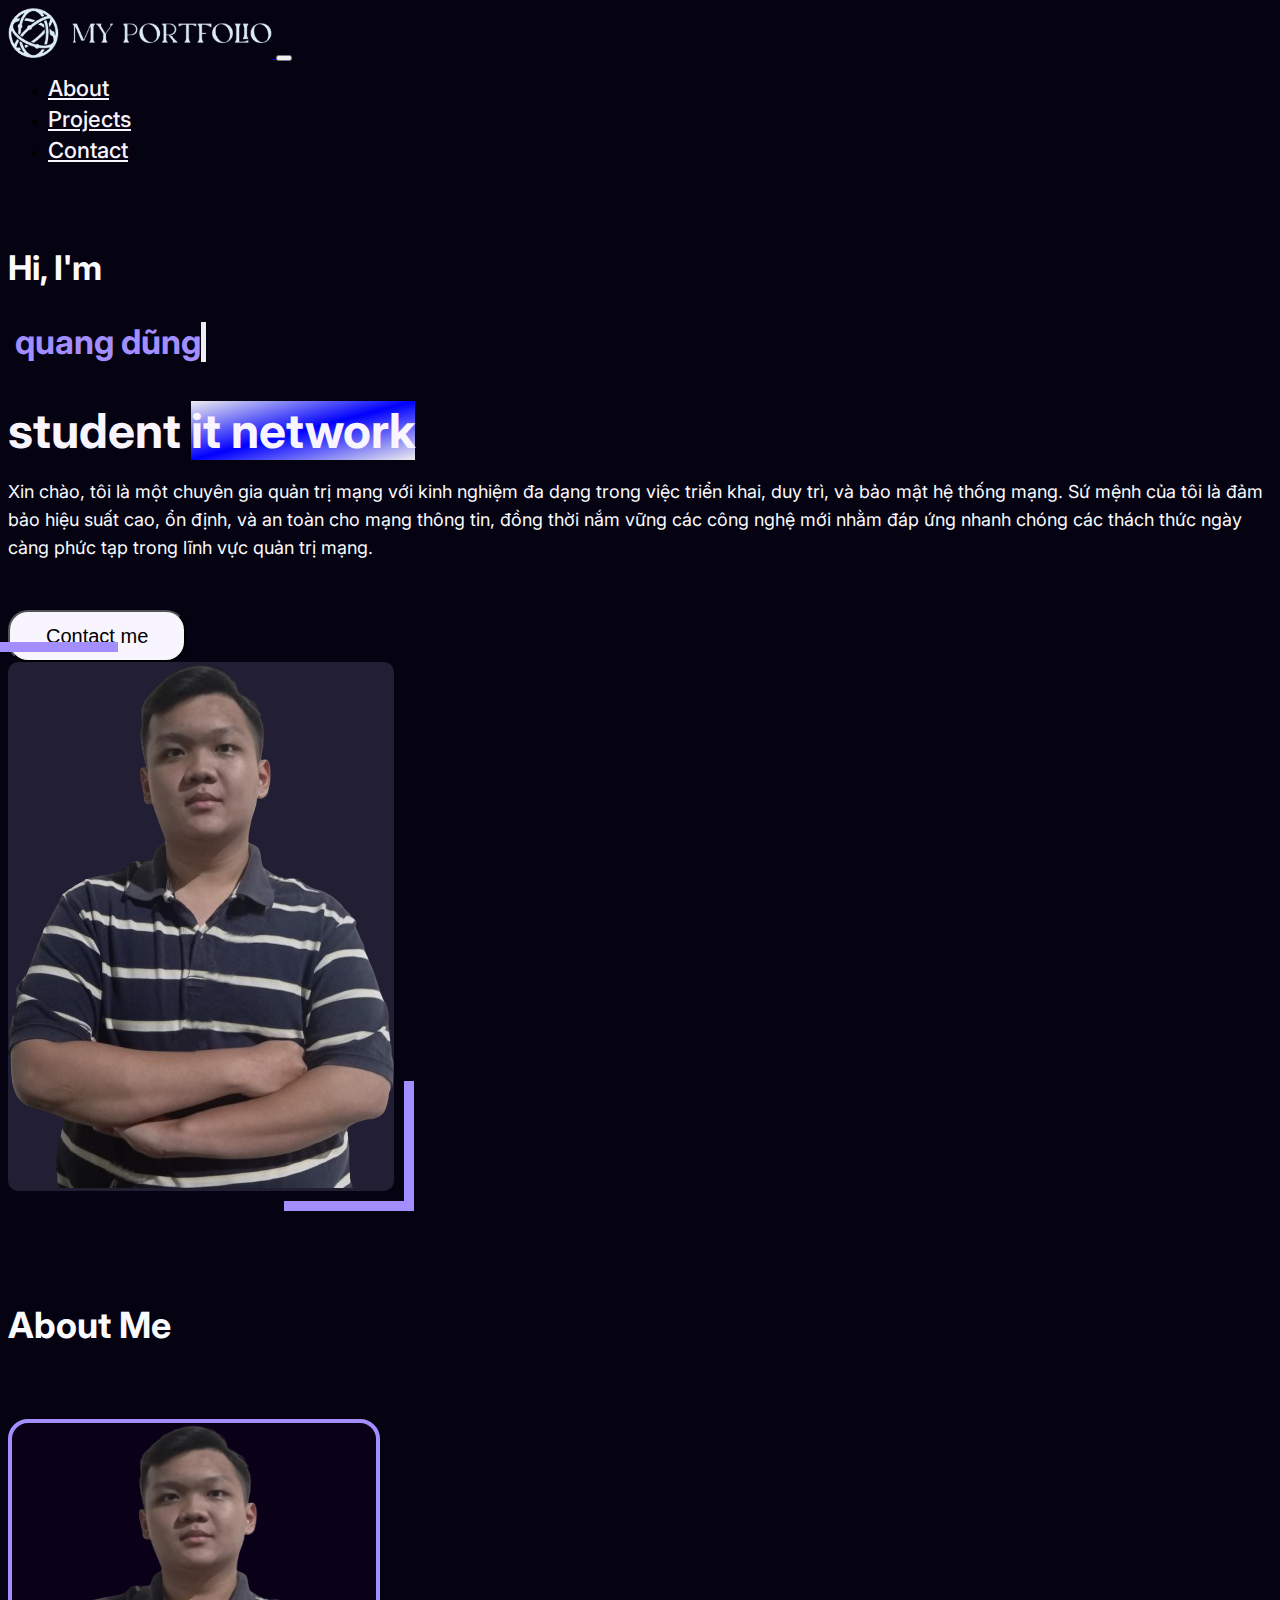
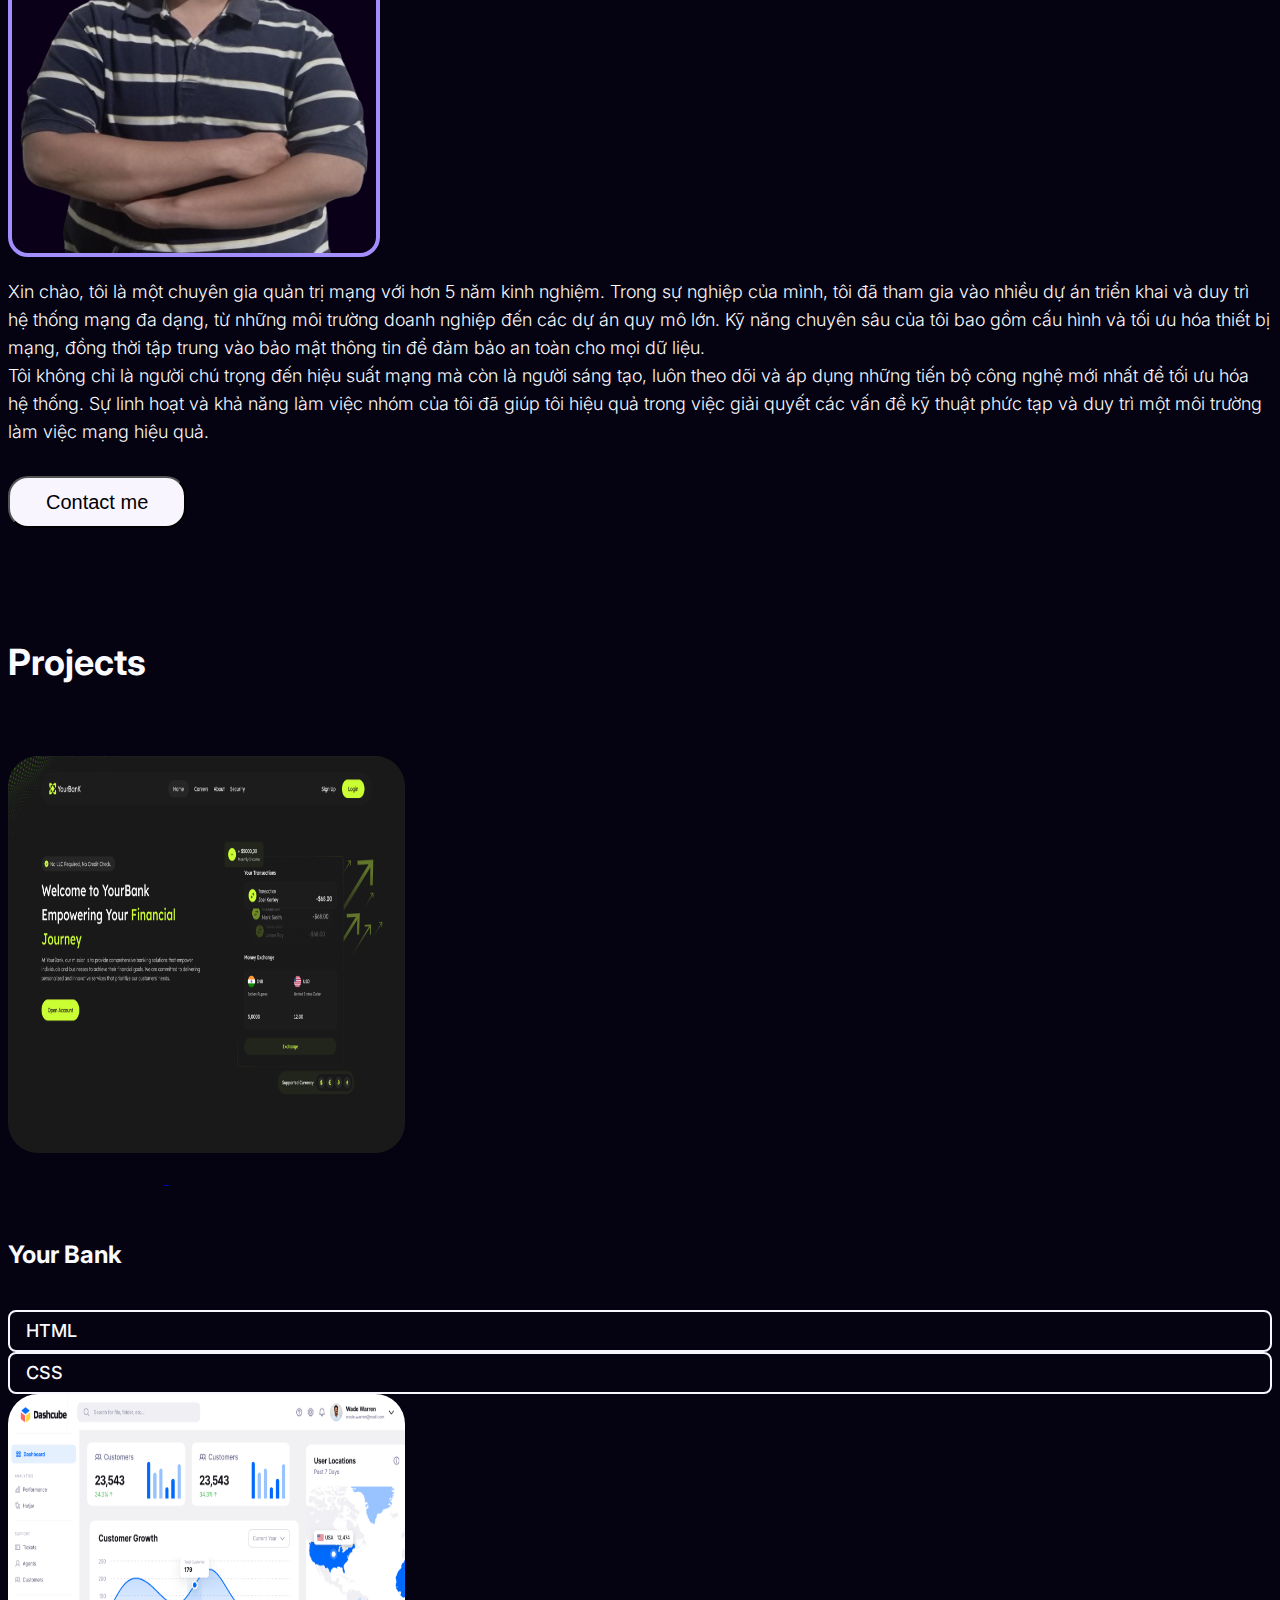
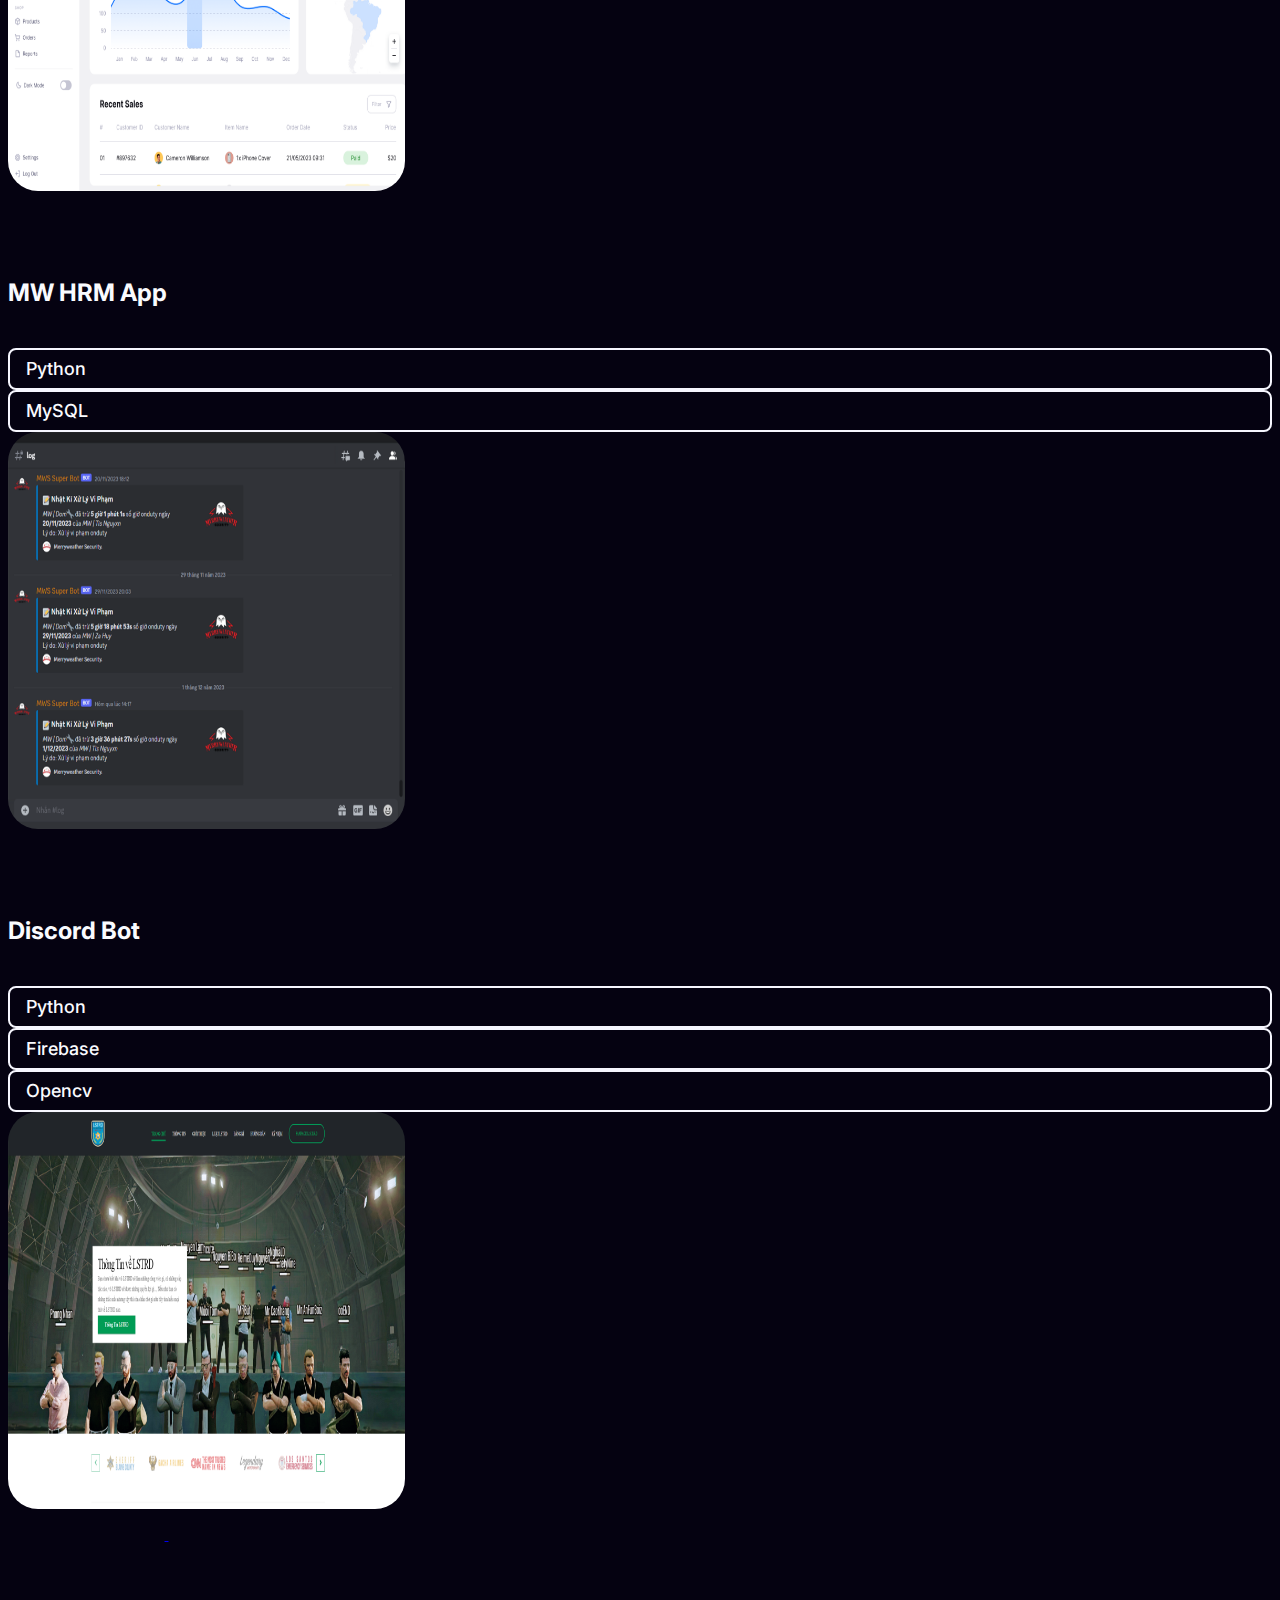
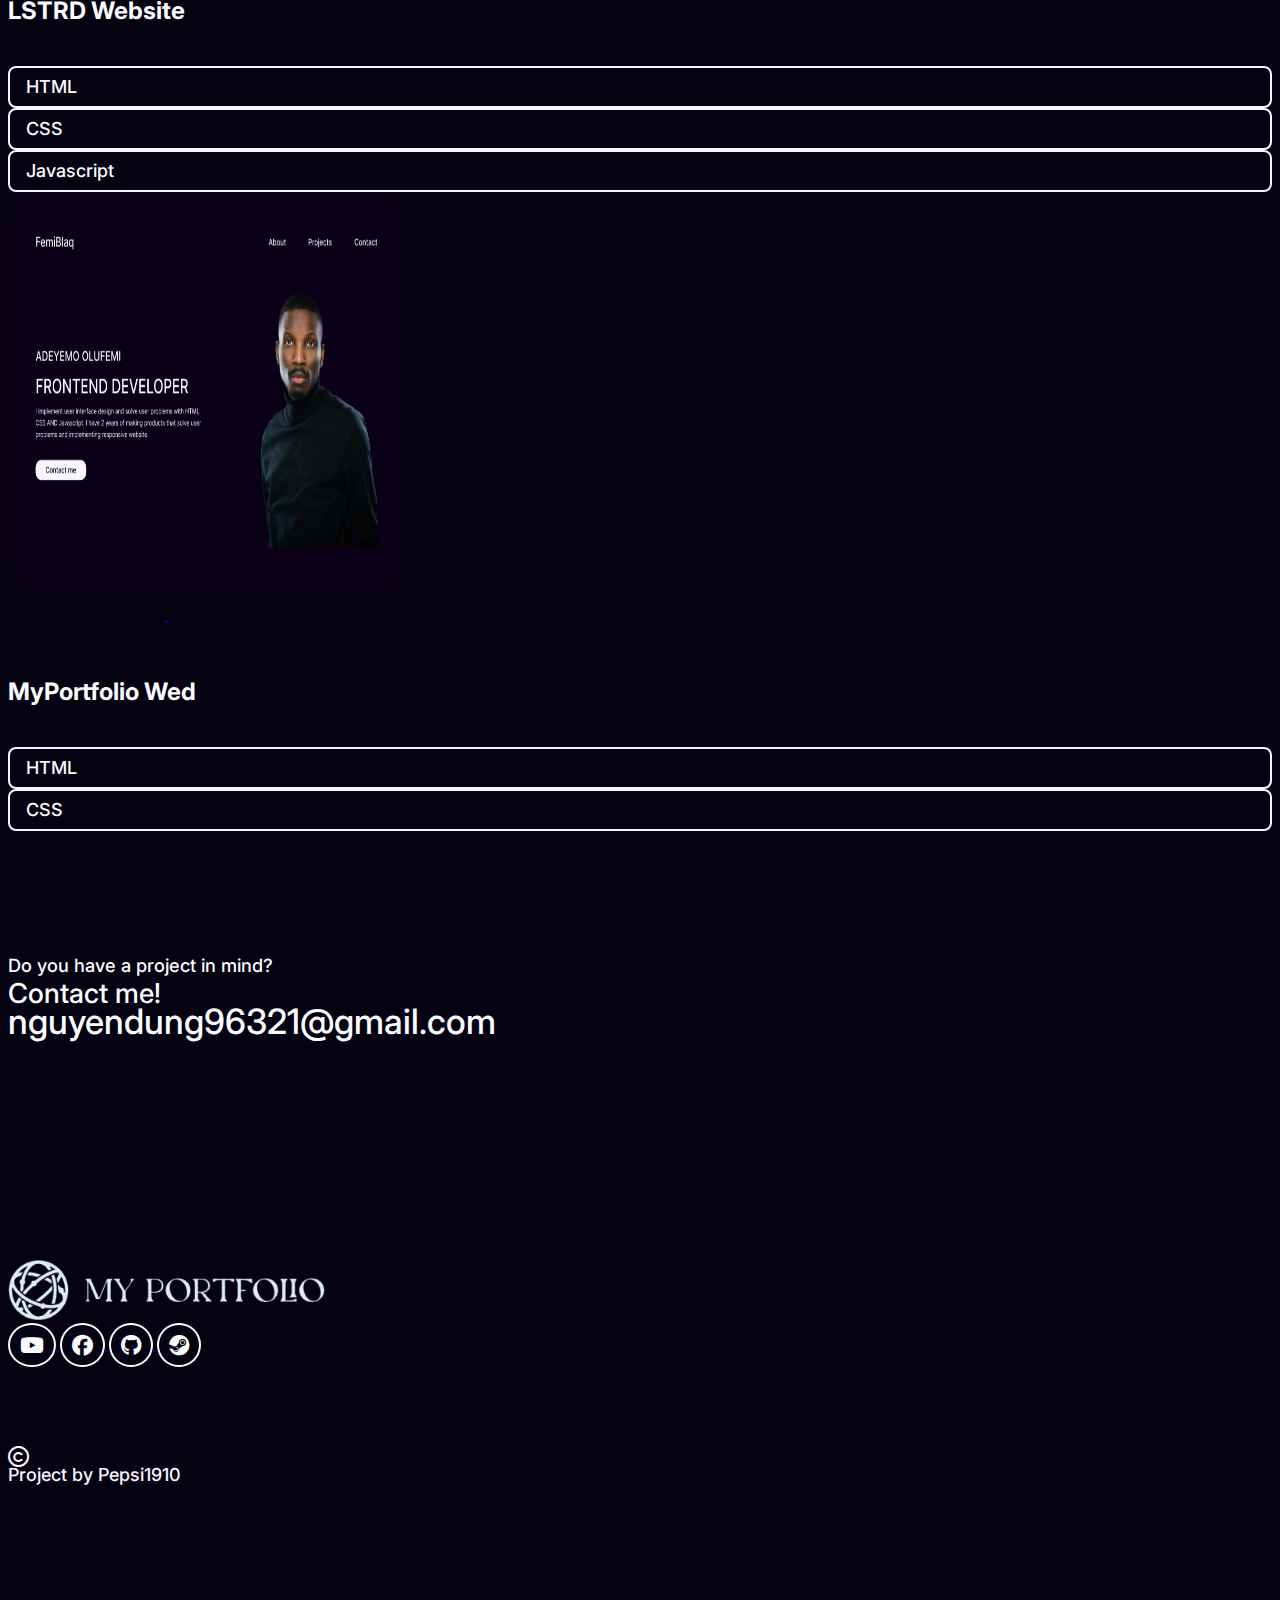
==== commit 6be4fd14: "update 8/12/23" ====
--- a/index.html
+++ b/index.html
@@ -288,13 +288,9 @@
                 </div>
             </div>
 
-            <div class="copyright d-flex">
-                <svg xmlns="http://www.w3.org/2000/svg" width="24" height="24" fill="currentColor"
-                    class="bi bi-c-circle copyright-logo" viewBox="0 0 16 16">
-                    <path
-                        d="M1 8a7 7 0 1 0 14 0A7 7 0 0 0 1 8m15 0A8 8 0 1 1 0 8a8 8 0 0 1 16 0M8.146 4.992c-1.212 0-1.927.92-1.927 2.502v1.06c0 1.571.703 2.462 1.927 2.462.979 0 1.641-.586 1.729-1.418h1.295v.093c-.1 1.448-1.354 2.467-3.03 2.467-2.091 0-3.269-1.336-3.269-3.603V7.482c0-2.261 1.201-3.638 3.27-3.638 1.681 0 2.935 1.054 3.029 2.572v.088H9.875c-.088-.879-.768-1.512-1.729-1.512Z" />
-                </svg>
-                <div class="copyright-name">Project by Dungx_Nguyen1010</div>
+            <div class="copyright d-flex align-items-center">
+                <i class="fa-regular fa-copyright fa-xl" style="color: #F9F5FF;"></i>
+                <div class="copyright-name">Project by Pepsi1910</div>
             </div>
         </div>
     </footer>
--- a/assets/css/style.css
+++ b/assets/css/style.css
@@ -1,3 +1,18 @@
+html{
+    scroll-behavior: smooth;
+    scroll-padding-top: 18%;
+}
+
+body::-webkit-scrollbar{
+    width: 10px;
+}
+
+body::-webkit-scrollbar-thumb{
+    background-color: var(--purple-90);
+    border-radius: 100px;
+}
+
+
 .custom-nav li a::after{
     content: "";
     display: block;
@@ -36,7 +51,7 @@
     border-right: 5px solid #ebf1f1;
     white-space: nowrap;
     overflow: hidden;
-    animation: typing 3s steps(20) infinite, caret 0.5s steps(2) infinite;
+    animation: typing 3s steps(20) infinite alternate, caret 0.5s steps(2) infinite;
 }
 
 @keyframes caret {
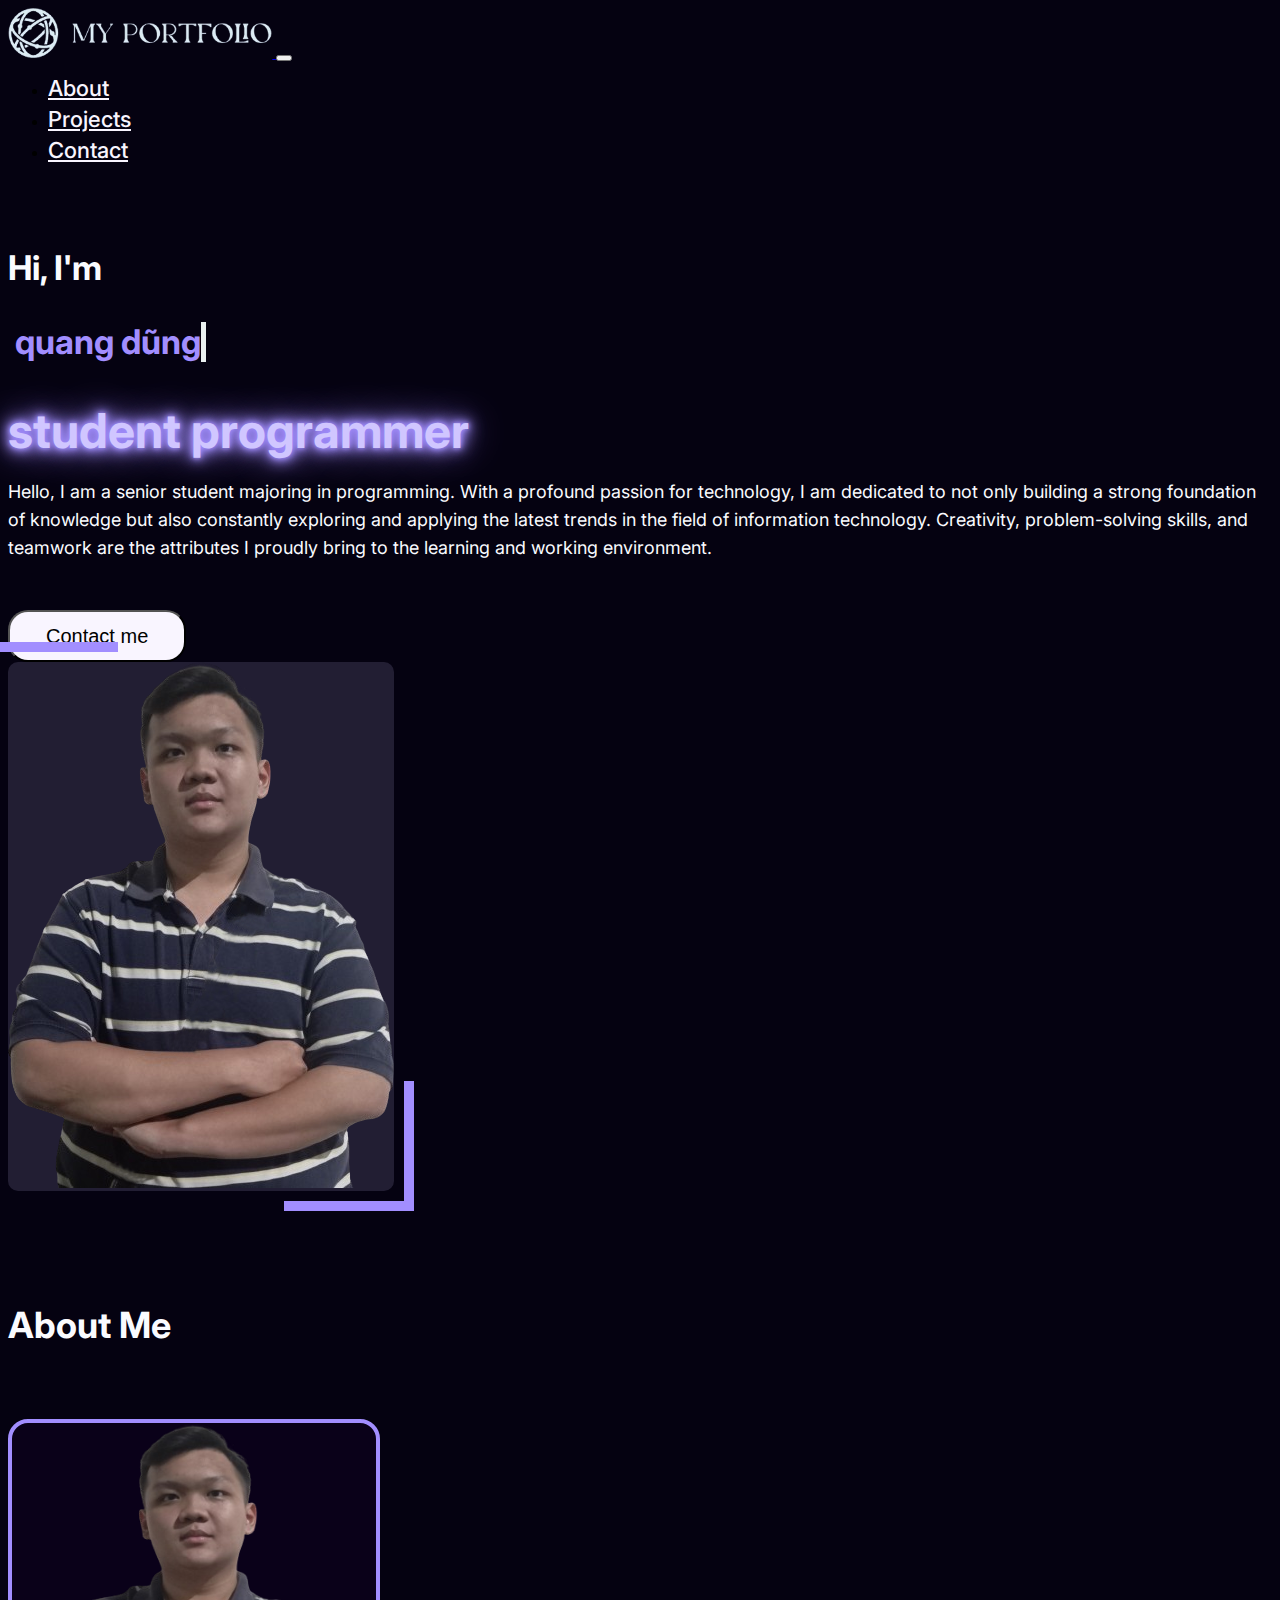
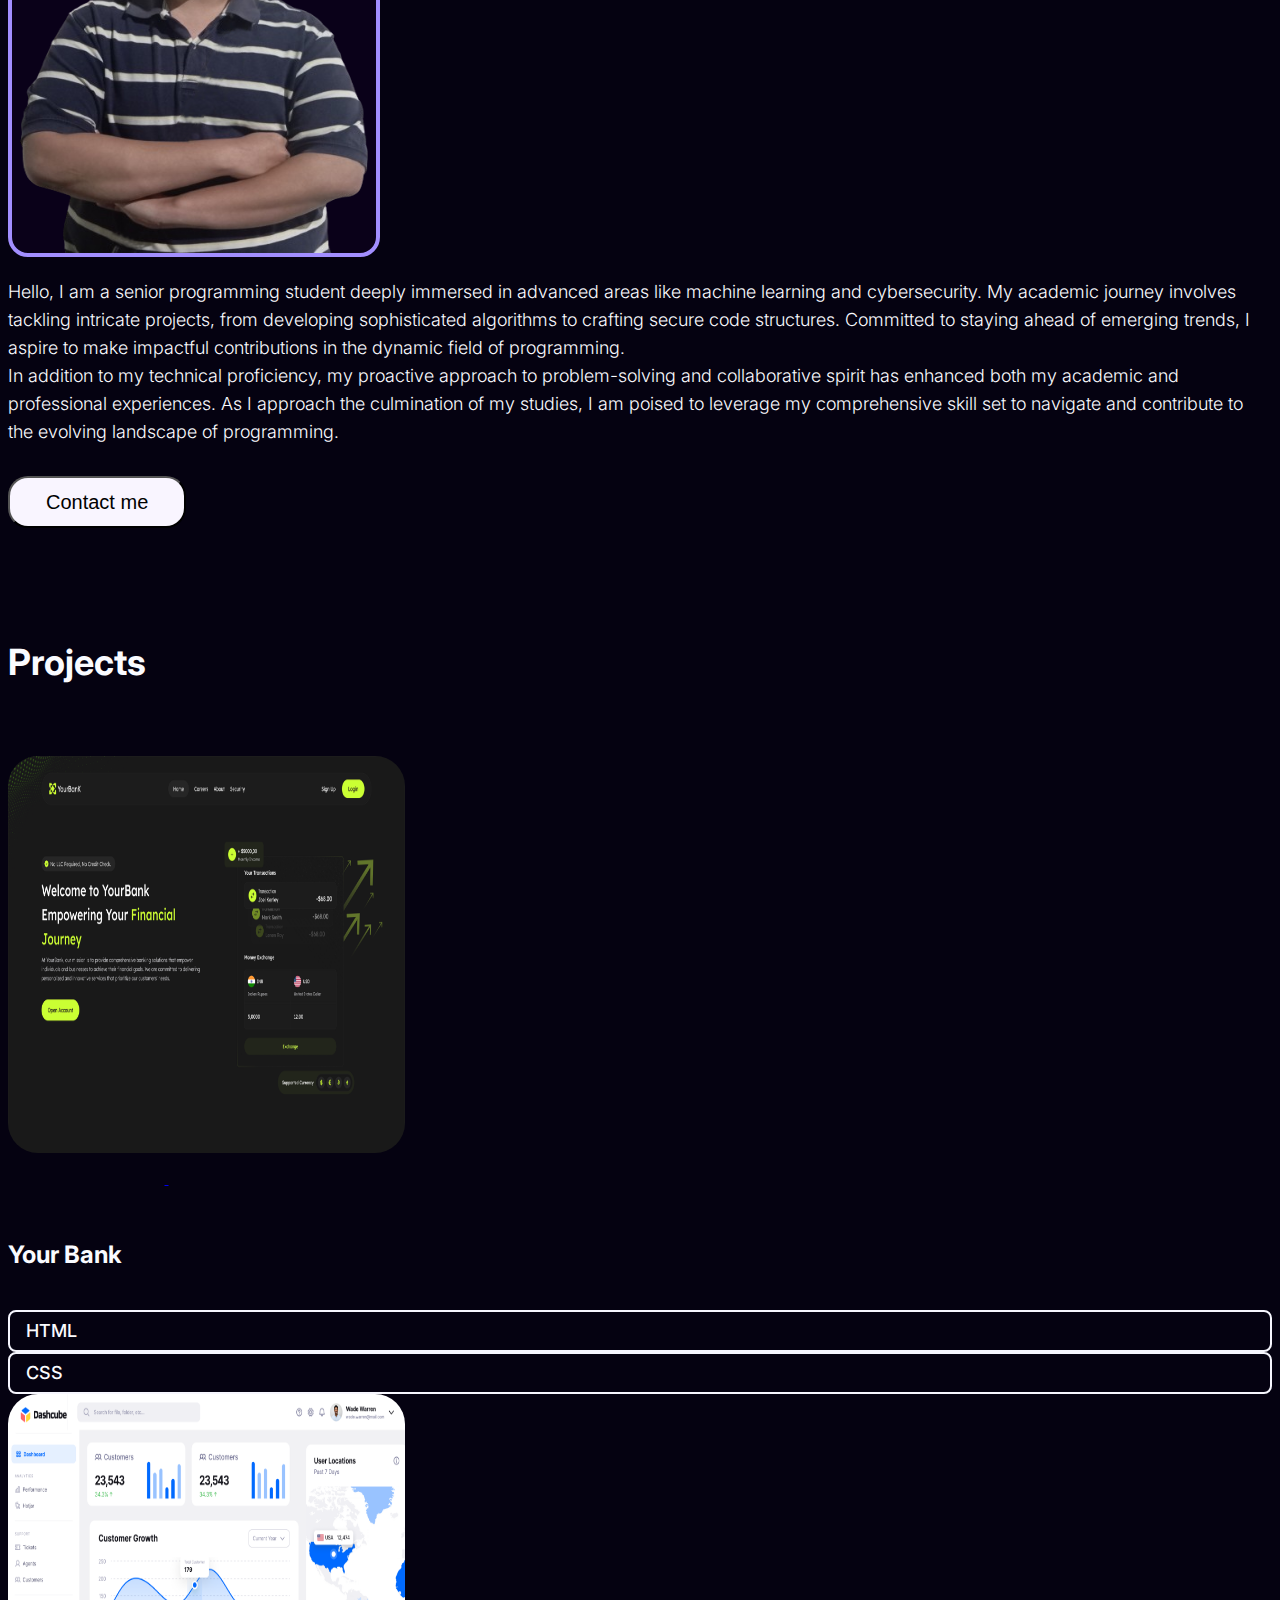
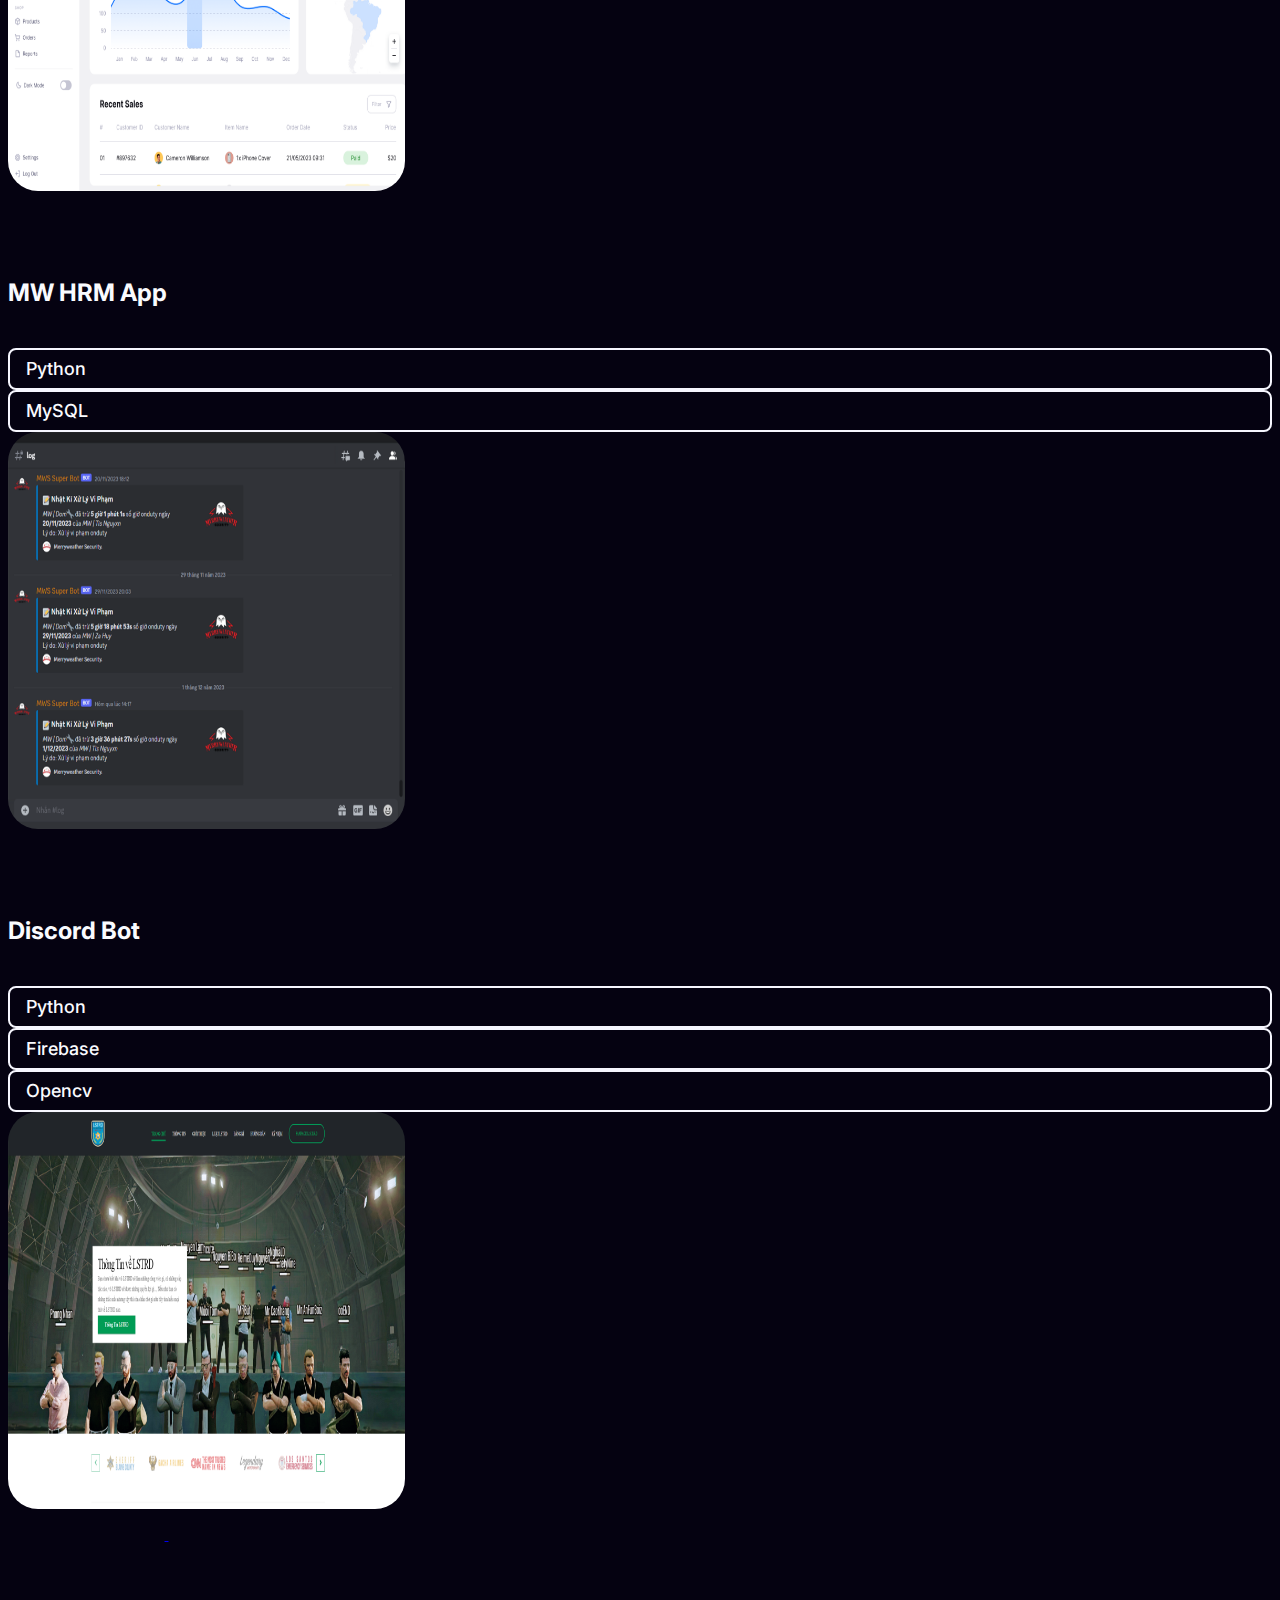
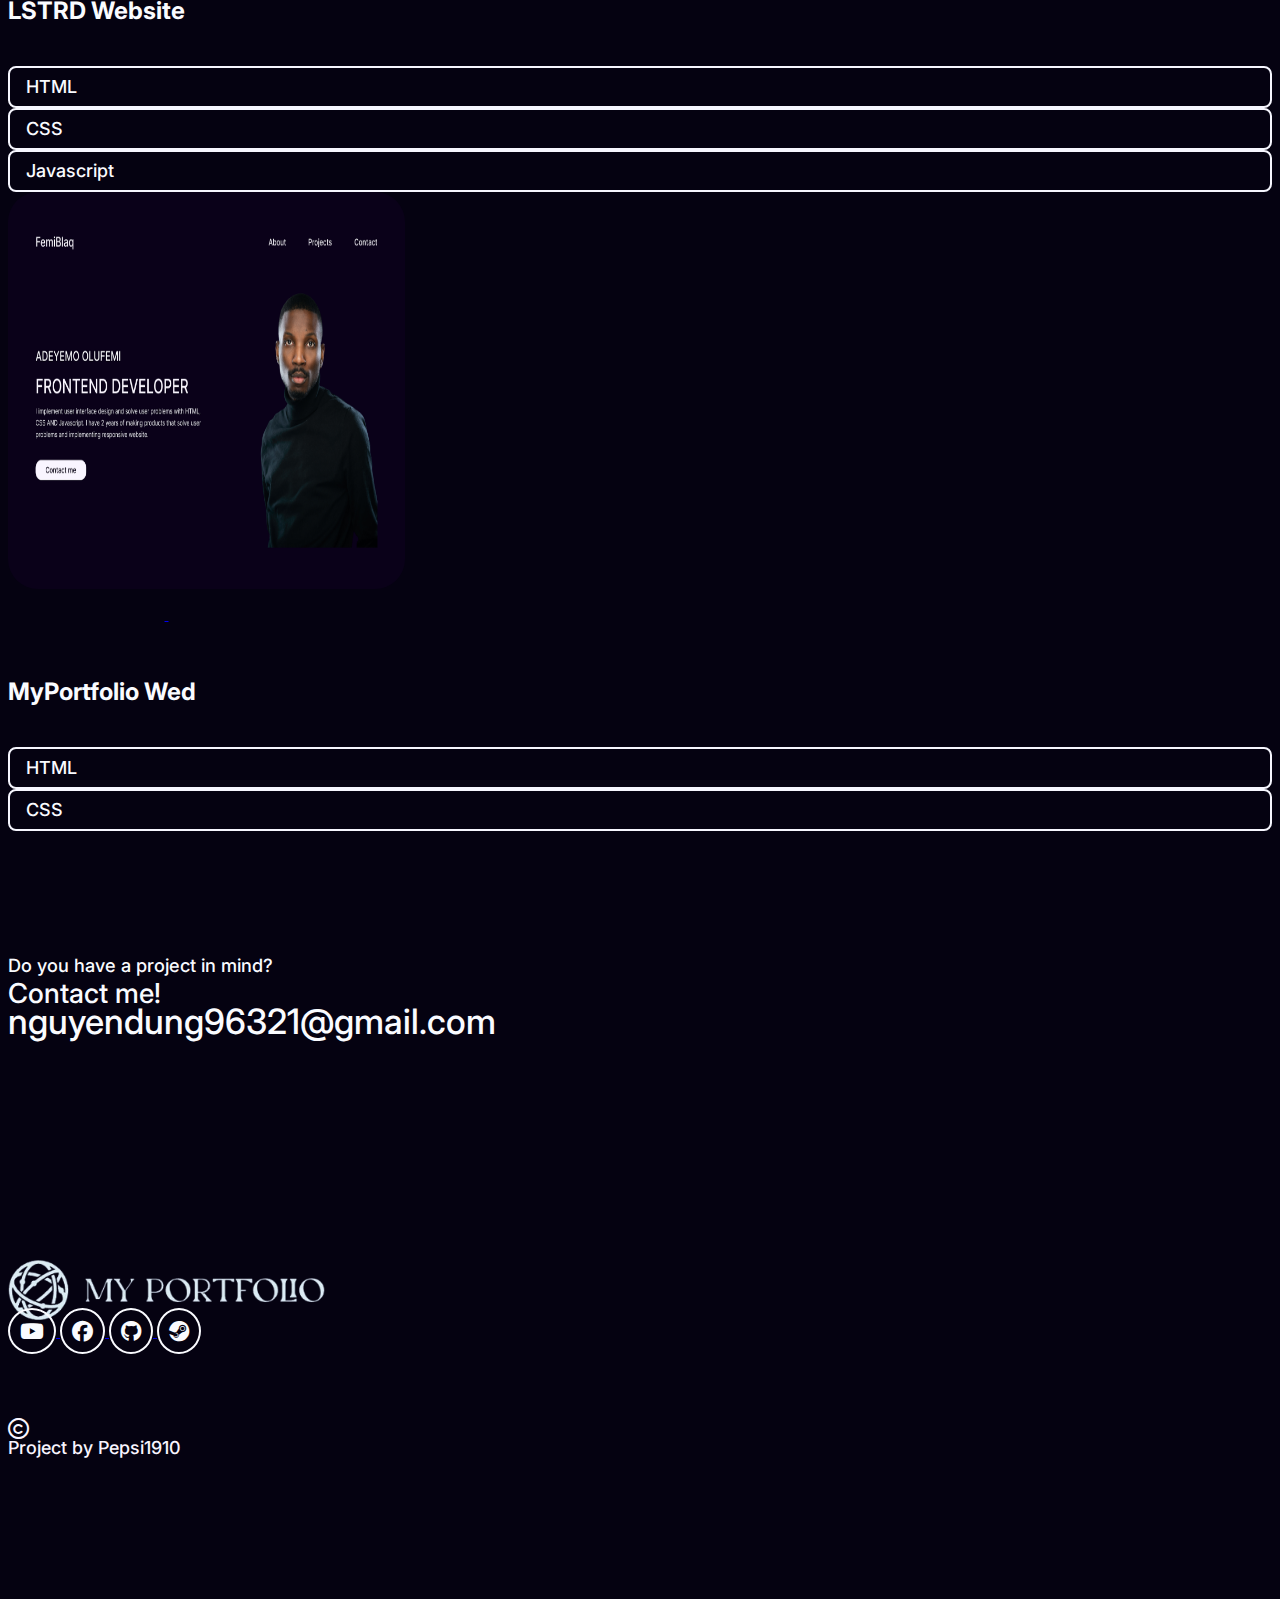
==== commit e3eed740: "update 17/12/23" ====
--- a/index.html
+++ b/index.html
@@ -56,11 +56,13 @@
                         <h3 class="hero-name text-capitalize">Hi, I'm</h3>
                         <h3 class="hero-name text-capitalize name-highlight">quang dũng</h3>
                     </div>
-                    <h2 class="hero-job text-uppercase">student <span class="text-discolor">it network </span></h2>
-                    <p class="hero-introduce introduce">Xin chào, tôi là một chuyên gia quản trị mạng với kinh nghiệm
-                        đa dạng trong việc triển khai, duy trì, và bảo mật hệ thống mạng. Sứ mệnh của tôi là đảm bảo
-                        hiệu suất cao, ổn định, và an toàn cho mạng thông tin, đồng thời nắm vững các công nghệ mới nhằm
-                        đáp ứng nhanh chóng các thách thức ngày càng phức tạp trong lĩnh vực quản trị mạng.</p>
+                    <h2 class="hero-job text-uppercase text-discolor">student programmer</h2>
+                    <p class="hero-introduce introduce">
+                        Hello, I am a senior student majoring in programming. With a profound passion for technology, I
+                        am dedicated to not only building a strong foundation of knowledge but also constantly exploring
+                        and applying the latest trends in the field of information technology. Creativity,
+                        problem-solving skills, and teamwork are the attributes I proudly bring to the learning and
+                        working environment.</p>
                     <a href="https://github.com/Pepsi1910" target="_blank">
                         <button class="btn btn__white" type="button">Contact me</button>
                     </a>
@@ -84,15 +86,15 @@
                         height="430">
                 </div>
                 <div class="col-12 col-md-6 mt-4 mt-md-0">
-                    <p class="know-introduce introduce">Xin chào, tôi là một chuyên gia quản trị mạng với hơn 5 năm kinh
-                        nghiệm. Trong sự nghiệp của mình, tôi đã tham gia vào nhiều dự án triển khai và duy trì hệ thống
-                        mạng đa dạng, từ những môi trường doanh nghiệp đến các dự án quy mô lớn. Kỹ năng chuyên sâu của
-                        tôi bao gồm cấu hình và tối ưu hóa thiết bị mạng, đồng thời tập trung vào bảo mật thông tin để
-                        đảm bảo an toàn cho mọi dữ liệu.
-                        <br> Tôi không chỉ là người chú trọng đến hiệu suất mạng mà còn là người sáng tạo, luôn theo dõi
-                        và áp dụng những tiến bộ công nghệ mới nhất để tối ưu hóa hệ thống. Sự linh hoạt và khả năng làm
-                        việc nhóm của tôi đã giúp tôi hiệu quả trong việc giải quyết các vấn đề kỹ thuật phức tạp và duy
-                        trì một môi trường làm việc mạng hiệu quả.
+                    <p class="know-introduce introduce">Hello, I am a senior programming student deeply immersed in
+                        advanced areas like machine learning and cybersecurity. My academic journey involves tackling
+                        intricate projects, from developing sophisticated algorithms to crafting secure code structures.
+                        Committed to staying ahead of emerging trends, I aspire to make impactful contributions in the
+                        dynamic field of programming.
+                        <br> In addition to my technical proficiency, my proactive approach to problem-solving and
+                        collaborative spirit has enhanced both my academic and professional experiences. As I approach
+                        the culmination of my studies, I am poised to leverage my comprehensive skill set to navigate
+                        and contribute to the evolving landscape of programming.
                     </p>
                     <a href="https://github.com/Pepsi1910" target="_blank">
                         <button class="btn btn__white" type="button">Contact me</button>
--- a/assets/css/style.css
+++ b/assets/css/style.css
@@ -81,74 +81,34 @@
 }
 
 .text-discolor{
-    background: linear-gradient(to bottom right, #eee, blue, #eee);
-
-    animation-name: text-change_color;
-    animation-duration: 8s;
-    animation-iteration-count: infinite;
-    animation-direction: alternate;
-}
-
-@keyframes text-change_color {
-    0%{
-        background: linear-gradient(to bottom right, #eee, #cf6679);
-        -webkit-background-clip: text;
-        -webkit-text-fill-color: transparent;
-    }
-
-    10%{
-        background: linear-gradient(to bottom right, #eee, #03dac6);
-        -webkit-background-clip: text;
-        -webkit-text-fill-color: transparent;
-    }
-
-
-    20%{
-        background: linear-gradient(to bottom right, #eee, #44cc77);
-        -webkit-background-clip: text;
-        -webkit-text-fill-color: transparent;
-    }
-
-    30%{
-        background: linear-gradient(to bottom right, #eee, #ff74d9);
-        -webkit-background-clip: text;
-        -webkit-text-fill-color: transparent;
-    }
-
-    40%{
-        background: linear-gradient(to bottom right, #eee, #a5c53c);
-        -webkit-background-clip: text;
-        -webkit-text-fill-color: transparent;
-    }
-    50%{
-        background: linear-gradient(to bottom right, #eee, #f1c40f);
-        -webkit-background-clip: text;
-        -webkit-text-fill-color: transparent;
-    }
-    60%{
-        background: linear-gradient(to bottom right, #eee, #bb86fc);
-        -webkit-background-clip: text;
-        -webkit-text-fill-color: transparent;
-    }
-    70%{
-        background: linear-gradient(to bottom right, #eee, #ff8975);
-        -webkit-background-clip: text;
-        -webkit-text-fill-color: transparent;
-    }
-    80%{
-        background: linear-gradient(to bottom right, #eee, #73ffe0);
-        -webkit-background-clip: text;
-        -webkit-text-fill-color: transparent;
-    }
-    90%{
-        background: linear-gradient(to bottom right, #eee, #45adff);
-        -webkit-background-clip: text;
-        -webkit-text-fill-color: transparent;
-    }
-    100%{
-        background: linear-gradient(to bottom right, #eee, #6200ee);
-        -webkit-background-clip: text;
-        -webkit-text-fill-color: transparent;
+    text-shadow:
+     0 0 5px var(--purple-90), 
+     0 0 15px var(--purple-90), 
+     0 0 20px var(--purple-90), 
+     0 0 40px var(--purple-90), 
+     /* 0 0 50px var(--purple-90),  */
+     0 0 10px var(--purple-90);
+
+    color: var(--purple-95);
+
+    animation: blink 5s infinite;
+}
+
+@keyframes blink {
+    20%,24%,55% {
+      color: #111;
+      text-shadow: none;
+    }
+  
+    0%,19%,21%,23%,25%,54%,56%,100% {
+    text-shadow:
+     0 0 5px var(--purple-90), 
+     0 0 15px var(--purple-90), 
+     0 0 20px var(--purple-90), 
+     0 0 40px var(--purple-90), 
+     /* 0 0 50px var(--purple-90),  */
+     0 0 10px var(--purple-90);
+    color: var(--purple-95);
     }
 }
 
@@ -309,16 +269,16 @@
     color: var(--white-95)
 }
 
-.socials .icon-socials{
+.socials .icon-socials::before{
     box-sizing: content-box;
-    padding: 20px 10px;
+    padding: 10px;
     border: 2px var(--white-95) solid;
     border-radius: 100%;
     color: var(--white-95);
     transition: all 0.2s ease-in-out;
 }
 
-.socials .icon-socials:hover{
+.socials .icon-socials:hover::before{
     background-color: var(--white-95);
     color: var(--absolute-primary); 
 }
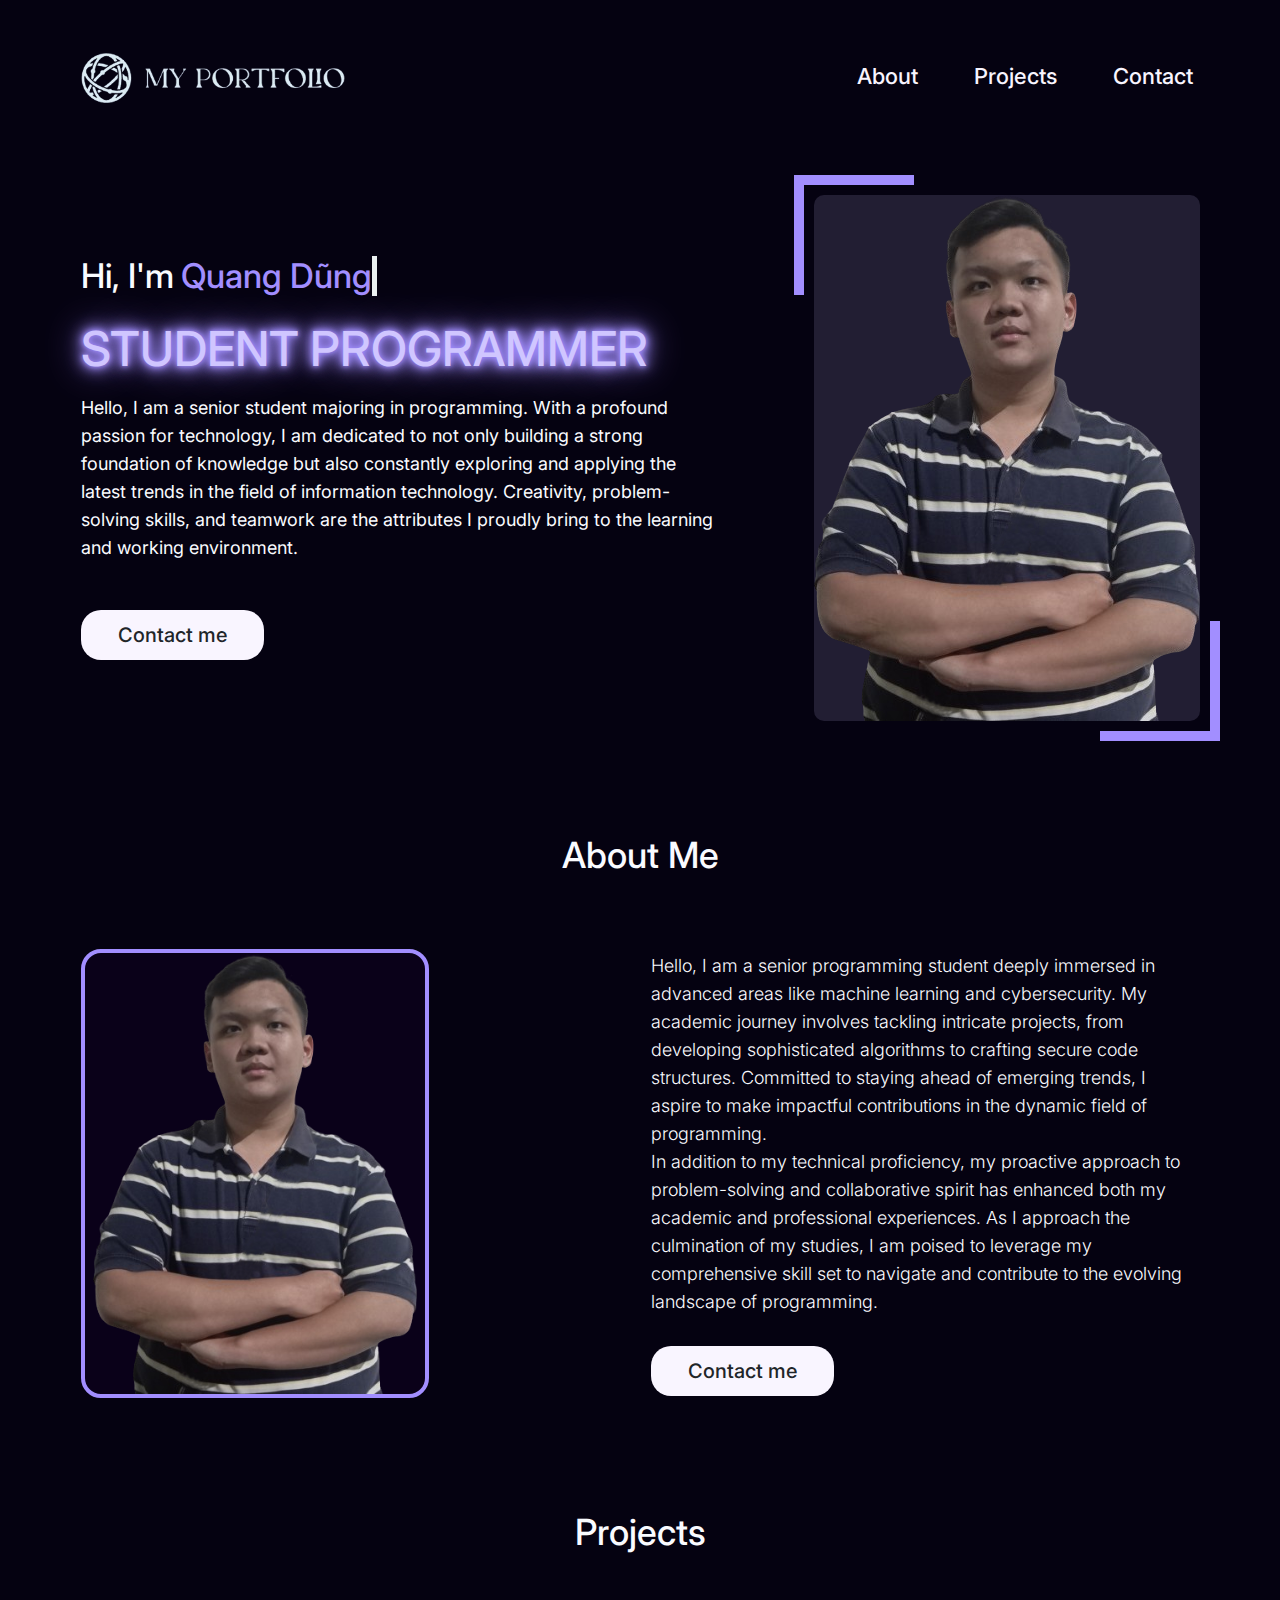
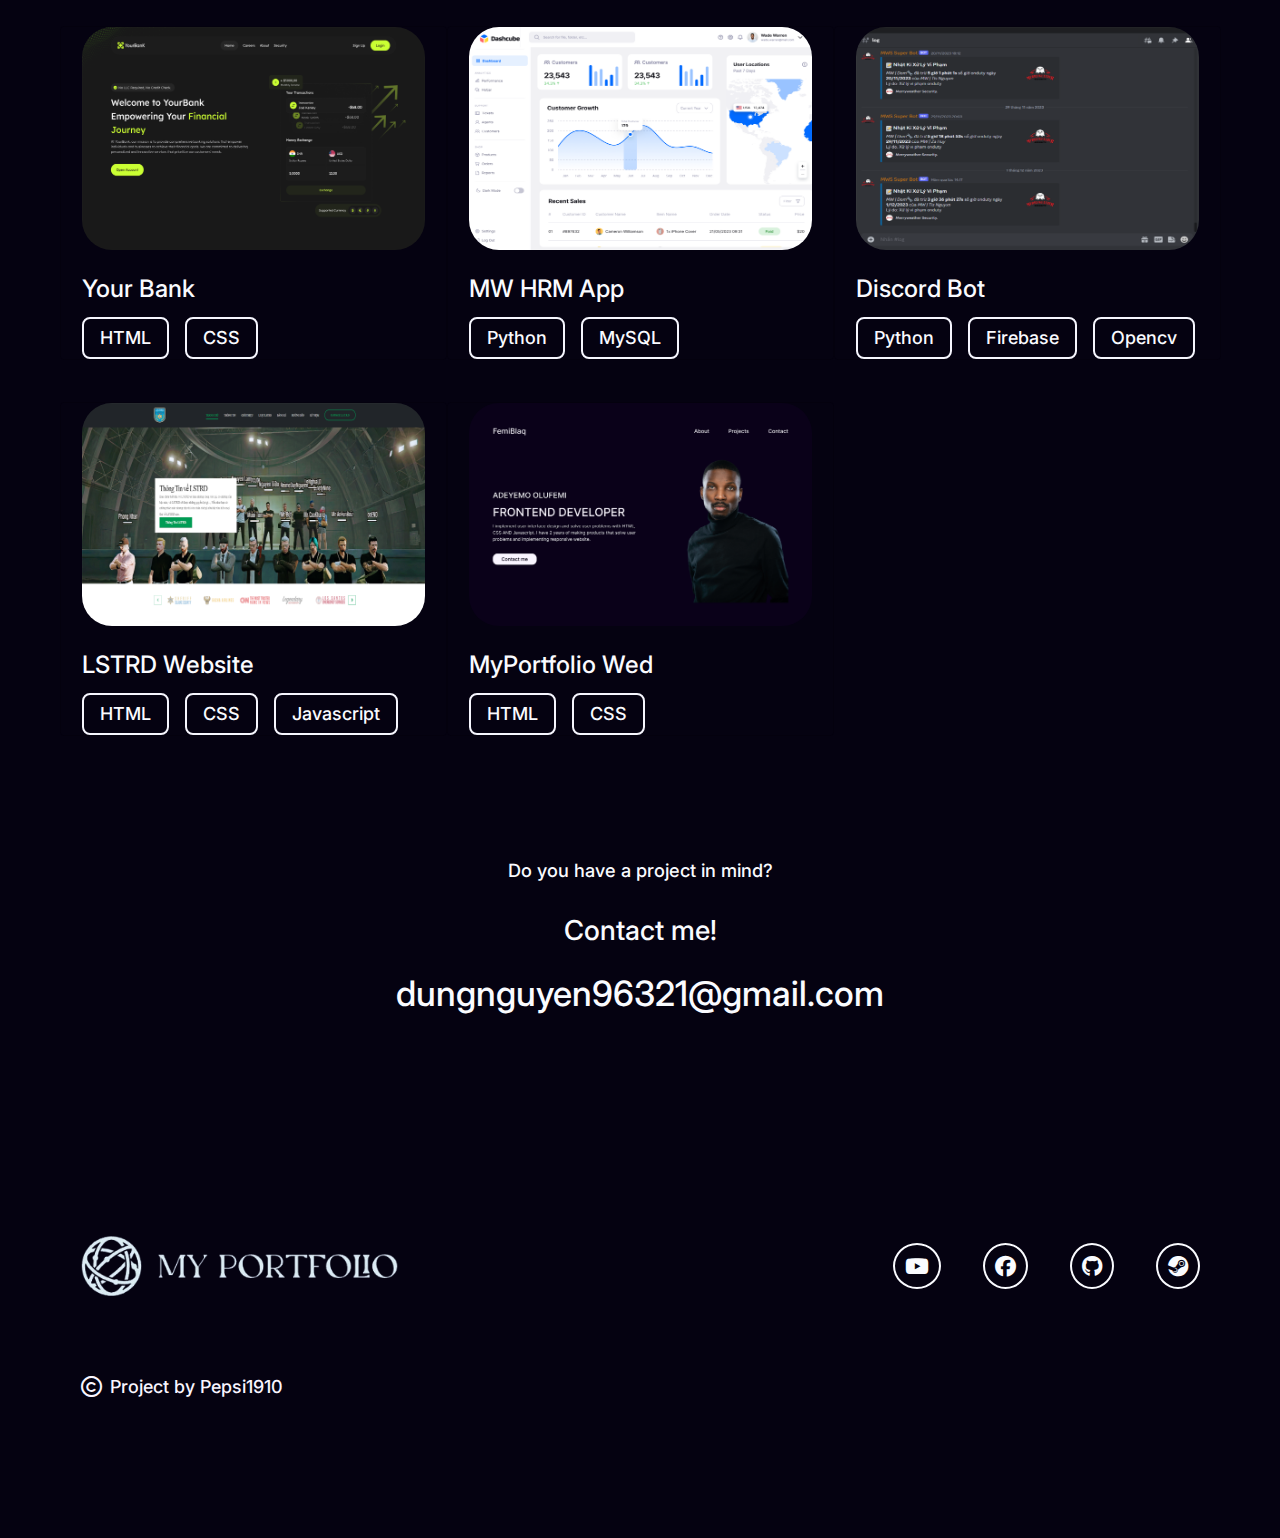
==== commit 79dc1ea2: "update 18/12/23" ====
--- a/index.html
+++ b/index.html
@@ -14,11 +14,12 @@
         rel="stylesheet">
 
     <link rel="stylesheet" href="https://cdnjs.cloudflare.com/ajax/libs/font-awesome/6.5.1/css/all.min.css">
-    <link href="https://cdn.jsdelivr.net/npm/bootstrap@5.0.2/dist/css/bootstrap.min.css" rel="stylesheet"
-        integrity="sha384-EVSTQN3/azprG1Anm3QDgpJLIm9Nao0Yz1ztcQTwFspd3yD65VohhpuuCOmLASjC" crossorigin="anonymous">
-    <link rel="stylesheet" href="assets/css/base.css">
-    <link rel="stylesheet" href="assets/css/style.css">
-    <link rel="stylesheet" href="assets/css/responsive.css">
+
+    <link rel="stylesheet" href="./bootstrap/css/bootstrap.min.css">
+
+    <link rel="stylesheet" href="./assets/css/base.css">
+    <link rel="stylesheet" href="./assets/css/style.css">
+    <link rel="stylesheet" href="./assets/css/responsive.css">
 </head>
 
 <body>
@@ -110,8 +111,8 @@
             <div class="row row-cols-1 row-cols-md-3 g-5">
                 <div class="card col bg-transparent">
                     <div class="img-card">
-                        <img class="card-img-top img-fluid" src=" assets/img/project/your_bank.png" alt="" width="397px"
-                            height="397px">
+                        <img class="card-img-top img-fluid" src="./assets/img/project/your_bank.png" alt=""
+                            width="397px" height="397px">
                         <div class="position-absolute top-50 start-50 translate-middle" style="z-index: 1;">
                             <div class="d-flex flex-column justify-content-center align-items-center gap-3">
                                 <a href="https://pepsi1910.github.io/YourBank/" target="_blank">
@@ -139,7 +140,7 @@
 
                 <div class="card col bg-transparent">
                     <div class="img-card">
-                        <img class="card-img-top img-fluid" src=" assets/img/project/mw_soft.png" alt="" width="397px"
+                        <img class="card-img-top img-fluid" src="./assets/img/project/mw_soft.png" alt="" width="397px"
                             height="397px">
                         <div class="position-absolute top-50 start-50 translate-middle" style="z-index: 1;">
                             <div class="d-flex flex-column justify-content-center align-items-center gap-3">
@@ -165,7 +166,7 @@
 
                 <div class="card col bg-transparent">
                     <div class="img-card">
-                        <img class="card-img-top img-fluid" src=" assets/img/project/mw-bot.png" alt="" width="397px"
+                        <img class="card-img-top img-fluid" src="./assets/img/project/mw-bot.png" alt="" width="397px"
                             height="397px">
                         <div class="position-absolute top-50 start-50 translate-middle" style="z-index: 1;">
                             <div class="d-flex flex-column justify-content-center align-items-center gap-3">
@@ -193,7 +194,7 @@
 
                 <div class="card col bg-transparent">
                     <div class="img-card">
-                        <img class="card-img-top img-fluid" src=" assets/img/project/mec.png" alt="" width="397px"
+                        <img class="card-img-top img-fluid" src="./assets/img/project/mec.png" alt="" width="397px"
                             height="397px">
                         <div class="position-absolute top-50 start-50 translate-middle" style="z-index: 1;">
                             <div class="d-flex flex-column justify-content-center align-items-center gap-3">
@@ -223,7 +224,7 @@
 
                 <div class="card col bg-transparent">
                     <div class="img-card">
-                        <img class="card-img-top img-fluid" src=" assets/img/project/my_portfolio.png" alt=""
+                        <img class="card-img-top img-fluid" src="./assets/img/project/my_portfolio.png" alt=""
                             width="397px" height="397px">
                         <div class="position-absolute top-50 start-50 translate-middle" style="z-index: 1;">
                             <div class="d-flex flex-column justify-content-center align-items-center gap-3">
@@ -259,7 +260,7 @@
                 <div class="d-flex flex-column align-items-center justify-content-center">
                     <div class="contact-header">Do you have a project in mind?</div>
                     <div class="contact-title">Contact me!</div>
-                    <div class="contact-email text-break lh-1">nguyendung96321@gmail.com</div>
+                    <div class="contact-email text-break lh-1">dungnguyen96321@gmail.com</div>
                 </div>
             </div>
         </div>
@@ -267,9 +268,9 @@
 
     <footer>
         <div class="container">
-            <div class="d-flex justify-content-between align-items-center flex-wrap">
+            <div class="d-flex justify-content-between align-items-center flex-wrap gap-3">
                 <!-- <div class="logo" style="font-size: 36px; line-height: 44px; color: white;">FemiBlaq</div> -->
-                <img class="logo-img" id="logo--footer" src="assets/img/logo.png" alt="" height="60px">
+                <img class="logo-img" id="logo--footer" src="./assets/img/logo.png" alt="" height="60px">
 
                 <div class="d-flex socials flex-wrap gap-4 gap-md-5  my-4 my-md-0">
                     <a href="https://www.youtube.com/channel/UCSA3cbk8u2cCRG8YR2_6jAg" target="_blank">
@@ -298,9 +299,7 @@
     </footer>
 
 
-    <script src="https://cdn.jsdelivr.net/npm/bootstrap@5.0.2/dist/js/bootstrap.bundle.min.js"
-        integrity="sha384-MrcW6ZMFYlzcLA8Nl+NtUVF0sA7MsXsP1UyJoMp4YLEuNSfAP+JcXn/tWtIaxVXM"
-        crossorigin="anonymous"></script>
+    <script src="./bootstrap/js/bootstrap.bundle.min.js"></script>
 </body>
 
 </html>--- a/assets/css/responsive.css
+++ b/assets/css/responsive.css
@@ -16,7 +16,22 @@
     }
 
     #logo--footer{
-        height: 50px;
+        max-height: 50px;
+        height: calc(100% - 1px);
+        min-height: 42px;
+    }
+}
+
+
+@media only screen and (max-width: 480px) {
+    .hero-job {
+        font-size: 2.5rem;
+        font-size: clamp(2.5rem, 1.5rem + 5vw, 3rem);
+    }
+    
+    .hero-name {
+        font-size: 1.875rem;
+        font-size: clamp(1.875rem, 0.25rem + 8.125vw, 2.6875rem);
     }
 }
 
